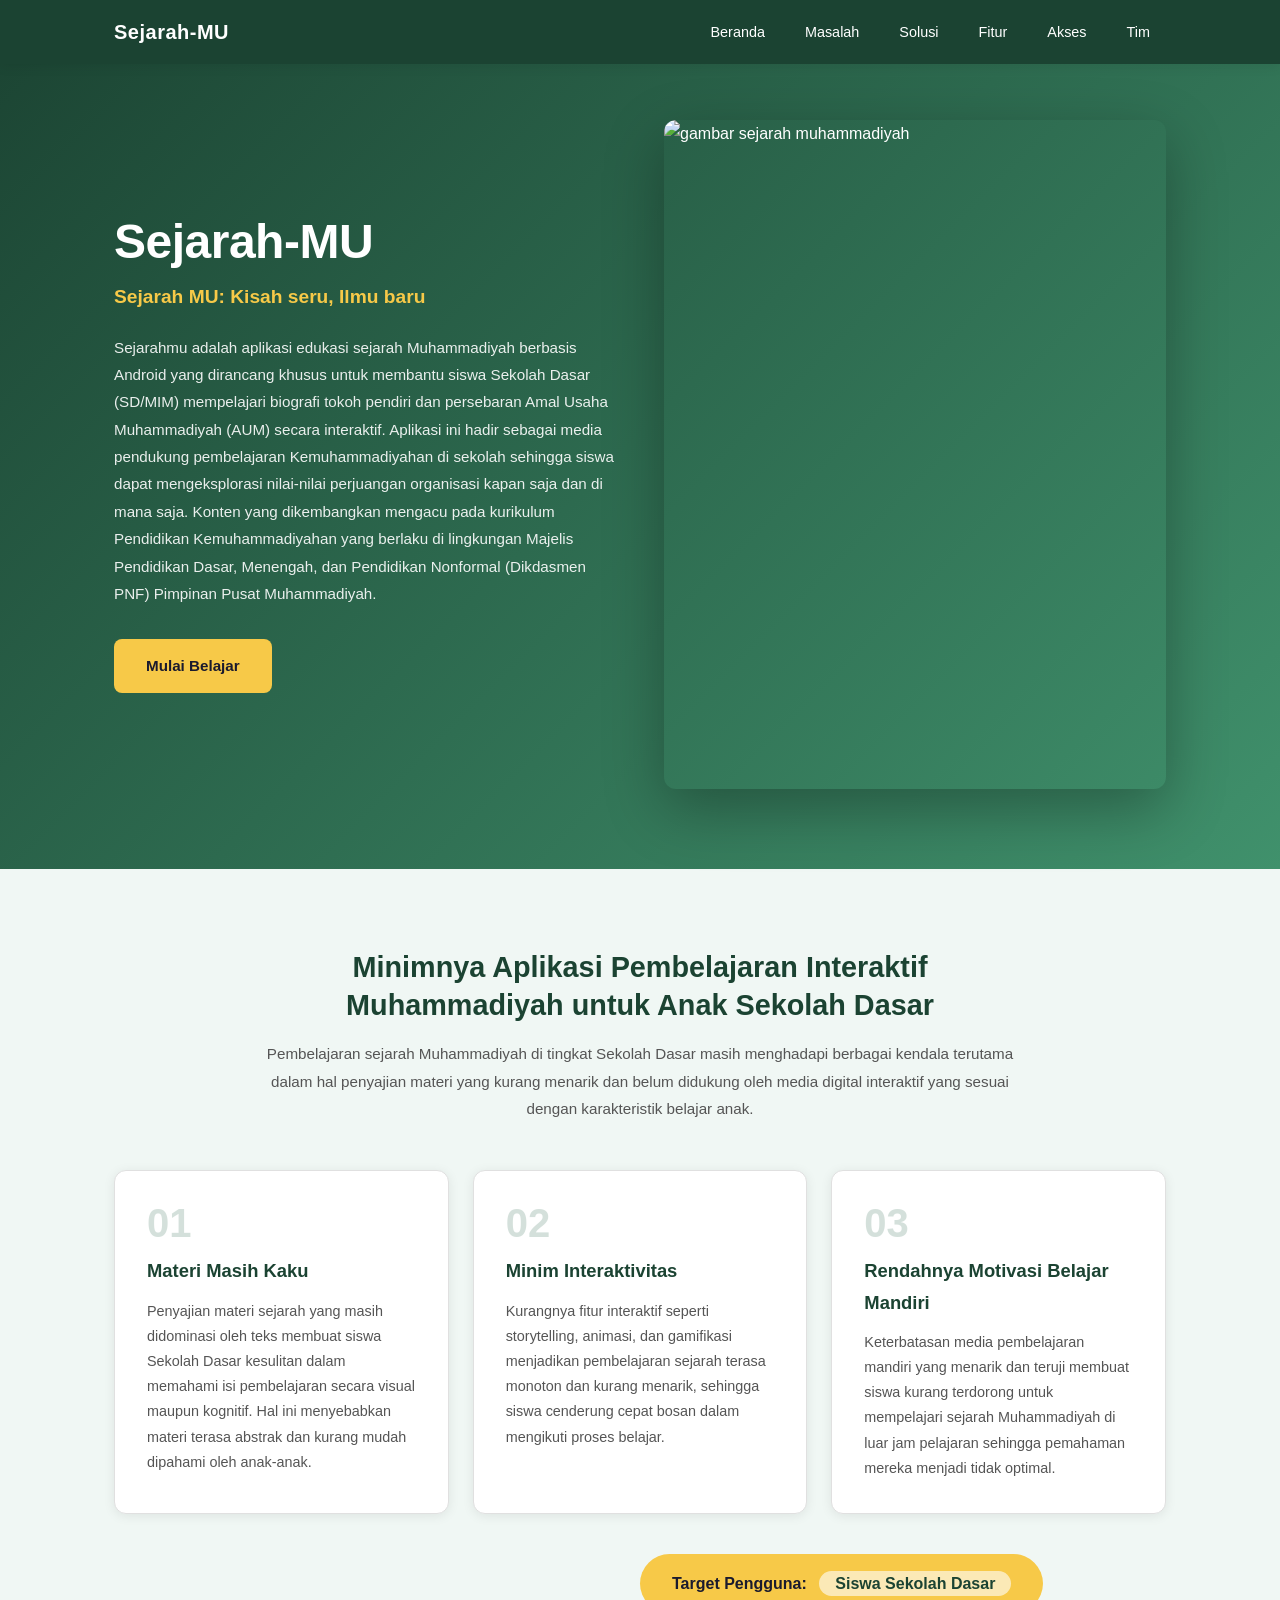
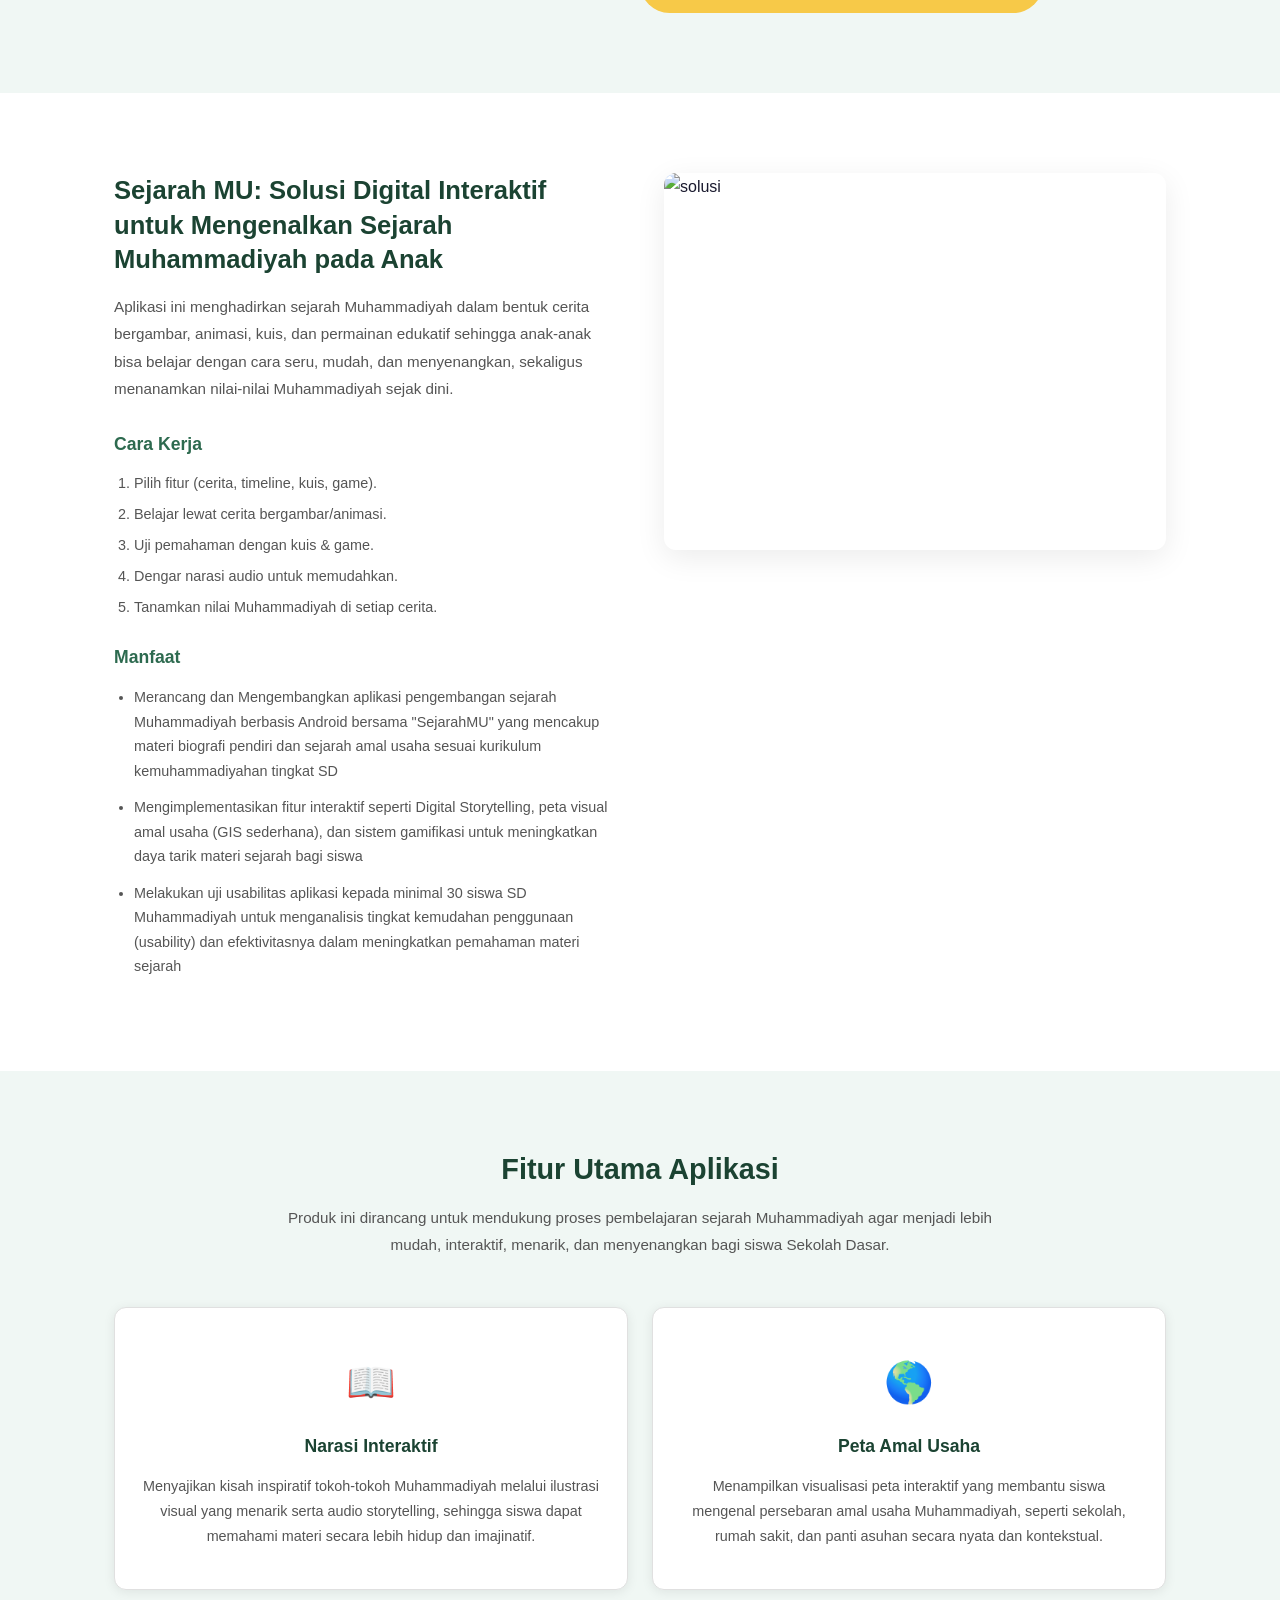
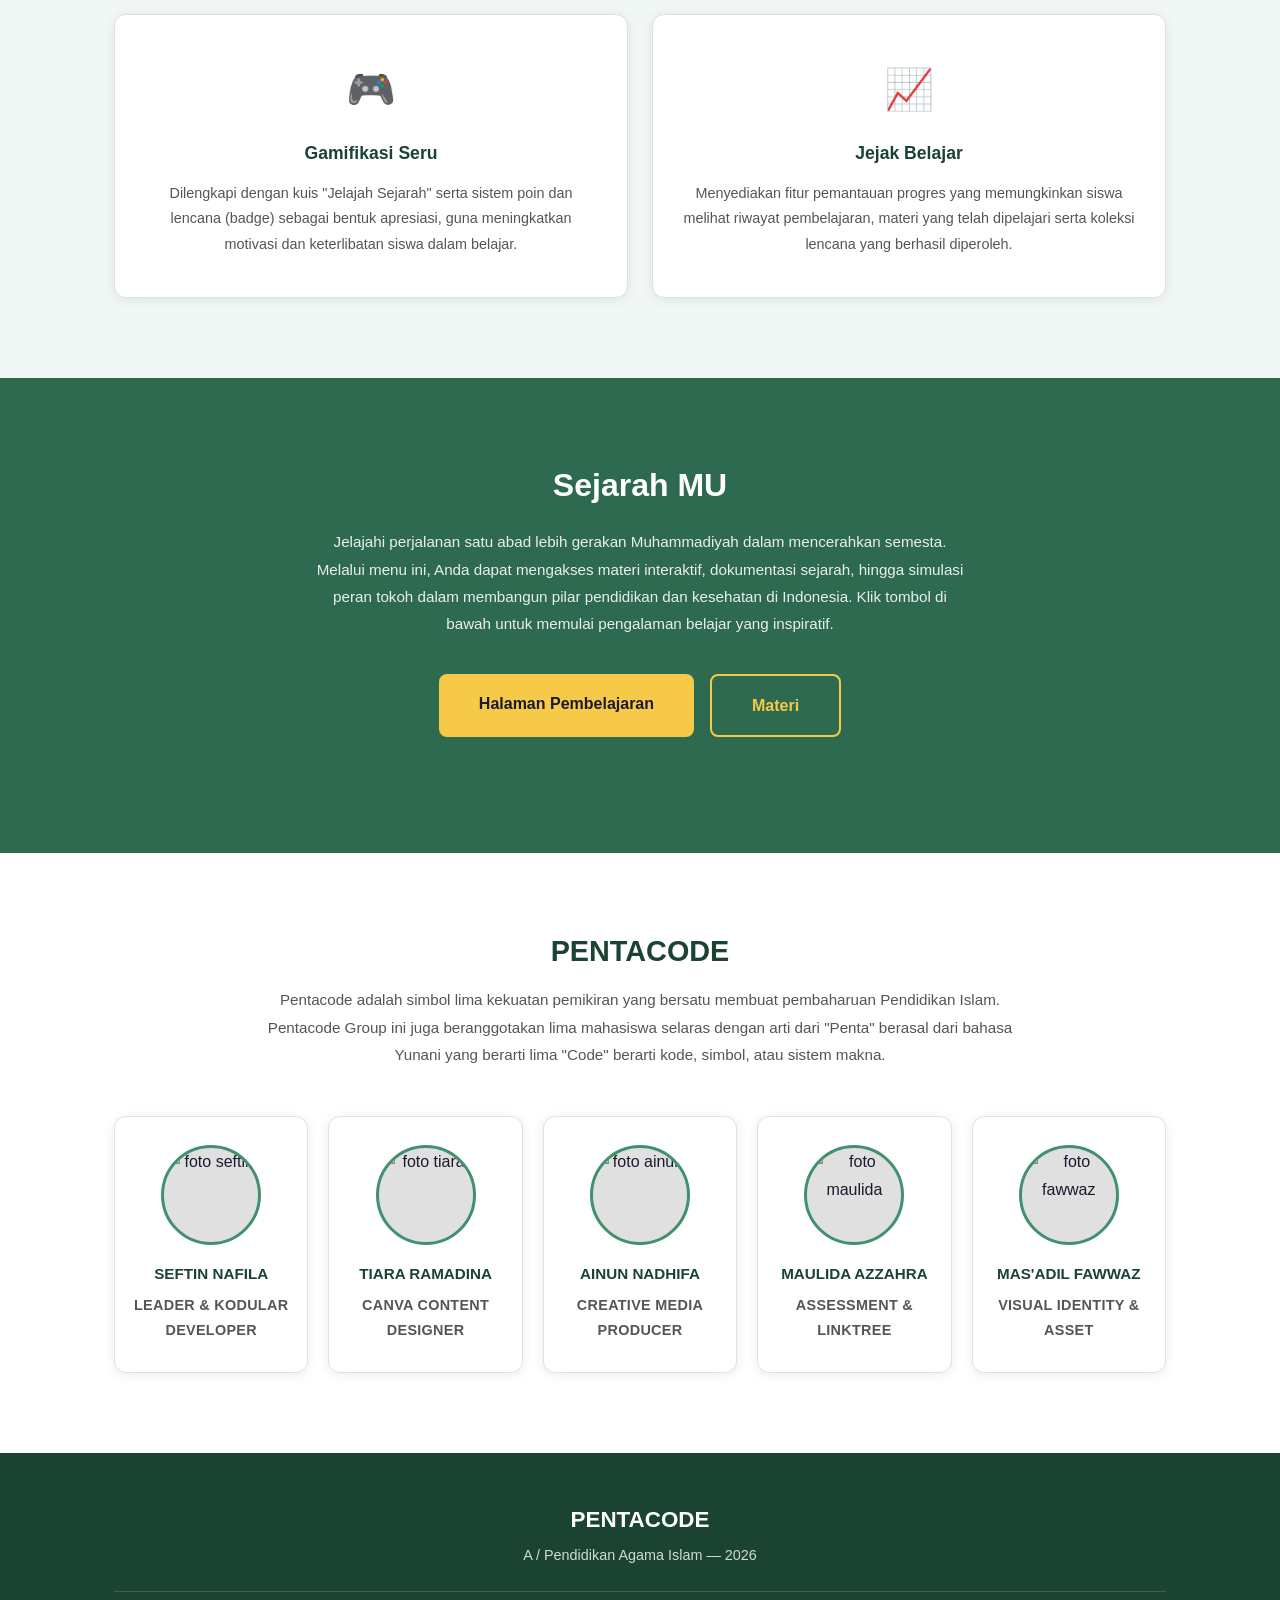
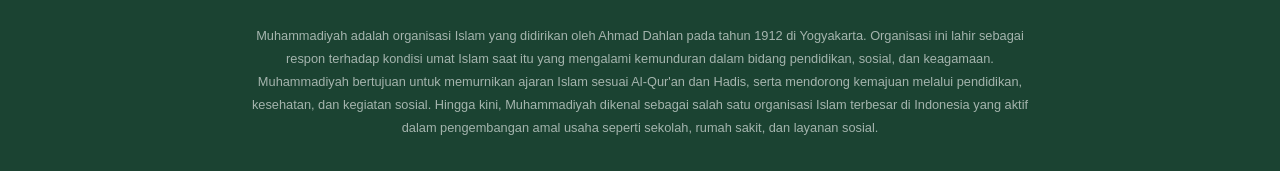
==== index.html @ bb49915e "Add files via upload" ====
<!DOCTYPE html>
<html lang="id">
<head>
    <meta charset="UTF-8">
    <meta name="viewport" content="width=device-width, initial-scale=1.0">
    <title>Sejarah-MU | Aplikasi Pembelajaran Sejarah Muhammadiyah</title>
    <link rel="stylesheet" href="style.css">
</head>
<body>

    <!-- ============================================= -->
    <!-- NAVBAR - Menu navigasi di bagian atas halaman -->
    <!-- ============================================= -->
    <nav class="navbar" id="navbar">
        <div class="container navbar-inner">
            <!-- Logo / Nama Produk -->
            <a href="#hero" class="navbar-brand">Sejarah-MU</a>

            <!-- Tombol Hamburger untuk Mobile -->
            <button class="hamburger" id="hamburger" aria-label="Buka menu">
                <span></span>
                <span></span>
                <span></span>
            </button>

            <!-- Link Menu -->
            <ul class="nav-menu" id="navMenu">
                <li><a href="#hero">Beranda</a></li>
                <li><a href="#masalah">Masalah</a></li>
                <li><a href="#solusi">Solusi</a></li>
                <li><a href="#fitur">Fitur</a></li>
                <li><a href="#akses">Akses</a></li>
                <li><a href="#tim">Tim</a></li>
            </ul>
        </div>
    </nav>

    <!-- ============================================= -->
    <!-- HERO SECTION - Bagian pembuka utama halaman   -->
    <!-- ============================================= -->
    <section class="hero" id="hero">
        <div class="container hero-inner">
            <!-- Kolom Kiri: Teks -->
            <div class="hero-text anim-fade">
                <h1>Sejarah-MU</h1>
                <p class="hero-tagline">Sejarah MU: Kisah seru, Ilmu baru</p>
                <p class="hero-desc">
                    Sejarahmu adalah aplikasi edukasi sejarah Muhammadiyah berbasis Android 
                    yang dirancang khusus untuk membantu siswa Sekolah Dasar (SD/MIM) mempelajari 
                    biografi tokoh pendiri dan persebaran Amal Usaha Muhammadiyah (AUM) secara 
                    interaktif. Aplikasi ini hadir sebagai media pendukung pembelajaran 
                    Kemuhammadiyahan di sekolah sehingga siswa dapat mengeksplorasi nilai-nilai 
                    perjuangan organisasi kapan saja dan di mana saja. Konten yang dikembangkan 
                    mengacu pada kurikulum Pendidikan Kemuhammadiyahan yang berlaku di lingkungan 
                    Majelis Pendidikan Dasar, Menengah, dan Pendidikan Nonformal (Dikdasmen PNF) 
                    Pimpinan Pusat Muhammadiyah.
                </p>
                <a href="#akses" class="btn btn-primary">Mulai Belajar</a>
            </div>

            <!-- Kolom Kanan: Gambar Hero -->
            <div class="hero-image anim-fade">
                <img 
                    src="https://i.ibb.co.com/jPLcLjZK/Whats-App-Image-2026-05-06-at-17-58-58.jpg" 
                    alt="gambar sejarah muhammadiyah"
                    class="img-cover"
                >
            </div>
        </div>
    </section>

    <!-- ============================================= -->
    <!-- MASALAH SECTION - Menjelaskan permasalahan    -->
    <!-- ============================================= -->
    <section class="section masalah" id="masalah">
        <div class="container">
            <div class="section-header anim-fade">
                <h2>Minimnya Aplikasi Pembelajaran Interaktif Muhammadiyah untuk Anak Sekolah Dasar</h2>
                <p>
                    Pembelajaran sejarah Muhammadiyah di tingkat Sekolah Dasar masih menghadapi 
                    berbagai kendala terutama dalam hal penyajian materi yang kurang menarik dan 
                    belum didukung oleh media digital interaktif yang sesuai dengan karakteristik 
                    belajar anak.
                </p>
            </div>

            <!-- 3 Card Masalah -->
            <div class="card-grid-3">
                <!-- Card Masalah 1 -->
                <div class="card anim-fade">
                    <div class="card-number">01</div>
                    <h3>Materi Masih Kaku</h3>
                    <p>
                        Penyajian materi sejarah yang masih didominasi oleh teks membuat siswa 
                        Sekolah Dasar kesulitan dalam memahami isi pembelajaran secara visual 
                        maupun kognitif. Hal ini menyebabkan materi terasa abstrak dan kurang 
                        mudah dipahami oleh anak-anak.
                    </p>
                </div>

                <!-- Card Masalah 2 -->
                <div class="card anim-fade">
                    <div class="card-number">02</div>
                    <h3>Minim Interaktivitas</h3>
                    <p>
                        Kurangnya fitur interaktif seperti storytelling, animasi, dan gamifikasi 
                        menjadikan pembelajaran sejarah terasa monoton dan kurang menarik, 
                        sehingga siswa cenderung cepat bosan dalam mengikuti proses belajar.
                    </p>
                </div>

                <!-- Card Masalah 3 -->
                <div class="card anim-fade">
                    <div class="card-number">03</div>
                    <h3>Rendahnya Motivasi Belajar Mandiri</h3>
                    <p>
                        Keterbatasan media pembelajaran mandiri yang menarik dan teruji membuat 
                        siswa kurang terdorong untuk mempelajari sejarah Muhammadiyah di luar 
                        jam pelajaran sehingga pemahaman mereka menjadi tidak optimal.
                    </p>
                </div>
            </div>

            <!-- Target Pengguna -->
            <div class="target-badge anim-fade">
                <span class="badge-label">Target Pengguna:</span>
                <span class="badge-value">Siswa Sekolah Dasar</span>
            </div>
        </div>
    </section>

    <!-- ============================================= -->
    <!-- SOLUSI SECTION - Menjelaskan solusi produk     -->
    <!-- ============================================= -->
    <section class="section solusi" id="solusi">
        <div class="container solusi-inner">
            <!-- Kolom Kiri: Teks Solusi -->
            <div class="solusi-text anim-fade">
                <h2>Sejarah MU: Solusi Digital Interaktif untuk Mengenalkan Sejarah Muhammadiyah pada Anak</h2>
                <p>
                    Aplikasi ini menghadirkan sejarah Muhammadiyah dalam bentuk cerita bergambar, 
                    animasi, kuis, dan permainan edukatif sehingga anak-anak bisa belajar dengan 
                    cara seru, mudah, dan menyenangkan, sekaligus menanamkan nilai-nilai 
                    Muhammadiyah sejak dini.
                </p>

                <!-- Cara Kerja -->
                <h3>Cara Kerja</h3>
                <ol class="cara-kerja">
                    <li>Pilih fitur (cerita, timeline, kuis, game).</li>
                    <li>Belajar lewat cerita bergambar/animasi.</li>
                    <li>Uji pemahaman dengan kuis & game.</li>
                    <li>Dengar narasi audio untuk memudahkan.</li>
                    <li>Tanamkan nilai Muhammadiyah di setiap cerita.</li>
                </ol>

                <!-- Manfaat -->
                <h3>Manfaat</h3>
                <ul class="manfaat-list">
                    <li>
                        Merancang dan Mengembangkan aplikasi pengembangan sejarah Muhammadiyah 
                        berbasis Android bersama "SejarahMU" yang mencakup materi biografi 
                        pendiri dan sejarah amal usaha sesuai kurikulum kemuhammadiyahan tingkat SD
                    </li>
                    <li>
                        Mengimplementasikan fitur interaktif seperti Digital Storytelling, peta 
                        visual amal usaha (GIS sederhana), dan sistem gamifikasi untuk meningkatkan 
                        daya tarik materi sejarah bagi siswa
                    </li>
                    <li>
                        Melakukan uji usabilitas aplikasi kepada minimal 30 siswa SD Muhammadiyah 
                        untuk menganalisis tingkat kemudahan penggunaan (usability) dan efektivitasnya 
                        dalam meningkatkan pemahaman materi sejarah
                    </li>
                </ul>
            </div>

            <!-- Kolom Kanan: Gambar Solusi -->
            <div class="solusi-image anim-fade">
                <img 
                    src="https://i.ibb.co.com/xt6VPxQk/Gemini-Generated-Image-askntuaskntuaskn.png" 
                    alt="solusi"
                    class="img-cover"
                >
            </div>
        </div>
    </section>

    <!-- ============================================= -->
    <!-- FITUR SECTION - Menampilkan fitur utama        -->
    <!-- ============================================= -->
    <section class="section fitur" id="fitur">
        <div class="container">
            <div class="section-header anim-fade">
                <h2>Fitur Utama Aplikasi</h2>
                <p>
                    Produk ini dirancang untuk mendukung proses pembelajaran sejarah Muhammadiyah 
                    agar menjadi lebih mudah, interaktif, menarik, dan menyenangkan bagi siswa 
                    Sekolah Dasar.
                </p>
            </div>

            <!-- Grid 2x2 Card Fitur -->
            <div class="card-grid-2">
                <!-- Fitur 1 -->
                <div class="card fitur-card anim-fade">
                    <div class="fitur-icon">
                        <!-- Icon sederhana menggunakan emoji/unicode -->
                        <span>&#128214;</span>
                    </div>
                    <h3>Narasi Interaktif</h3>
                    <p>
                        Menyajikan kisah inspiratif tokoh-tokoh Muhammadiyah melalui ilustrasi 
                        visual yang menarik serta audio storytelling, sehingga siswa dapat 
                        memahami materi secara lebih hidup dan imajinatif.
                    </p>
                </div>

                <!-- Fitur 2 -->
                <div class="card fitur-card anim-fade">
                    <div class="fitur-icon">
                        <span>&#127758;</span>
                    </div>
                    <h3>Peta Amal Usaha</h3>
                    <p>
                        Menampilkan visualisasi peta interaktif yang membantu siswa mengenal 
                        persebaran amal usaha Muhammadiyah, seperti sekolah, rumah sakit, dan 
                        panti asuhan secara nyata dan kontekstual.
                    </p>
                </div>

                <!-- Fitur 3 -->
                <div class="card fitur-card anim-fade">
                    <div class="fitur-icon">
                        <span>&#127918;</span>
                    </div>
                    <h3>Gamifikasi Seru</h3>
                    <p>
                        Dilengkapi dengan kuis "Jelajah Sejarah" serta sistem poin dan lencana 
                        (badge) sebagai bentuk apresiasi, guna meningkatkan motivasi dan 
                        keterlibatan siswa dalam belajar.
                    </p>
                </div>

                <!-- Fitur 4 -->
                <div class="card fitur-card anim-fade">
                    <div class="fitur-icon">
                        <span>&#128200;</span>
                    </div>
                    <h3>Jejak Belajar</h3>
                    <p>
                        Menyediakan fitur pemantauan progres yang memungkinkan siswa melihat 
                        riwayat pembelajaran, materi yang telah dipelajari serta koleksi lencana 
                        yang berhasil diperoleh.
                    </p>
                </div>
            </div>
        </div>
    </section>

    <!-- ============================================= -->
    <!-- AKSES SECTION - Tombol akses produk/demo       -->
    <!-- ============================================= -->
    <section class="section akses" id="akses">
        <div class="container akses-inner anim-fade">
            <h2>Sejarah MU</h2>
            <p>
                Jelajahi perjalanan satu abad lebih gerakan Muhammadiyah dalam mencerahkan semesta. 
                Melalui menu ini, Anda dapat mengakses materi interaktif, dokumentasi sejarah, 
                hingga simulasi peran tokoh dalam membangun pilar pendidikan dan kesehatan di Indonesia. 
                Klik tombol di bawah untuk memulai pengalaman belajar yang inspiratif.
            </p>

            <!-- Tombol Akses -->
            <div class="akses-buttons">
                <a href="belajar.html" class="btn btn-primary btn-lg">
                    Halaman Pembelajaran
                </a>
                <a href="#materi-section" class="btn btn-secondary btn-lg" id="btnMateri">
                    Materi
                </a>
            </div>

            <!-- Embed Canva - ditampilkan saat tombol Materi diklik -->
            <div class="embed-wrapper" id="embedWrapper" style="display: none;">
                <div class="embed-container">
                    <iframe 
                        loading="lazy" 
                        src="https://www.canva.com/design/DAHHThAkjEs/hpQPv305KjRicacUJLhz3w/view?embed" 
                        allowfullscreen="allowfullscreen" 
                        allow="fullscreen"
                        title="Embed Sejarah Muhammadiyah dari Canva"
                    ></iframe>
                </div>
                <p class="embed-credit">
                    <a href="https://www.canva.com/design/DAHHThAkjEs/hpQPv305KjRicacUJLhz3w/view?utm_content=DAHHThAkjEs&utm_campaign=designshare&utm_medium=embeds&utm_source=link" target="_blank" rel="noopener">
                        Sejarah Muhammadiyah: Perjalanan Modern Islam Indonesia
                    </a> oleh Tiara Ramadina
                </p>
            </div>
        </div>
    </section>

    <!-- ============================================= -->
    <!-- TIM SECTION - Menampilkan anggota kelompok     -->
    <!-- ============================================= -->
    <section class="section tim" id="tim">
        <div class="container">
            <div class="section-header anim-fade">
                <h2>PENTACODE</h2>
                <p>
                    Pentacode adalah simbol lima kekuatan pemikiran yang bersatu membuat 
                    pembaharuan Pendidikan Islam. Pentacode Group ini juga beranggotakan 
                    lima mahasiswa selaras dengan arti dari "Penta" berasal dari bahasa Yunani 
                    yang berarti lima "Code" berarti kode, simbol, atau sistem makna.
                </p>
            </div>

            <!-- Grid 5 Anggota -->
            <div class="tim-grid">
                <!-- Anggota 1 -->
                <div class="card tim-card anim-fade">
                    <div class="tim-photo">
                        <img 
                            src="https://i.ibb.co.com/Wv74zy2F/Whats-App-Image-2026-05-06-at-17-27-56.jpg" 
                            alt="foto seftin"
                            class="img-circle"
                        >
                    </div>
                    <h3>SEFTIN NAFILA</h3>
                    <p class="tim-role">LEADER & KODULAR DEVELOPER</p>
                </div>

                <!-- Anggota 2 -->
                <div class="card tim-card anim-fade">
                    <div class="tim-photo">
                        <img 
                            src="https://i.ibb.co.com/m54Vqn7Q/Whats-App-Image-2026-05-06-at-19-47-37.jpg" 
                            alt="foto tiara"
                            class="img-circle"
                        >
                    </div>
                    <h3>TIARA RAMADINA</h3>
                    <p class="tim-role">CANVA CONTENT DESIGNER</p>
                </div>

                <!-- Anggota 3 -->
                <div class="card tim-card anim-fade">
                    <div class="tim-photo">
                        <img 
                            src="https://i.ibb.co.com/3yf0m2sh/Whats-App-Image-2026-05-06-at-17-49-13.jpg" 
                            alt="foto ainun"
                            class="img-circle"
                        >
                    </div>
                    <h3>AINUN NADHIFA</h3>
                    <p class="tim-role">CREATIVE MEDIA PRODUCER</p>
                </div>

                <!-- Anggota 4 -->
                <div class="card tim-card anim-fade">
                    <div class="tim-photo">
                        <img 
                            src="https://i.ibb.co.com/tPWMfnGw/Whats-App-Image-2026-05-06-at-17-46-29.jpg" 
                            alt="foto maulida"
                            class="img-circle"
                        >
                    </div>
                    <h3>MAULIDA AZZAHRA</h3>
                    <p class="tim-role">ASSESSMENT & LINKTREE</p>
                </div>

                <!-- Anggota 5 -->
                <div class="card tim-card anim-fade">
                    <div class="tim-photo">
                        <img 
                            src="https://i.ibb.co.com/YBY827YP/Whats-App-Image-2026-05-06-at-17-27-46.jpg" 
                            alt="foto fawwaz"
                            class="img-circle"
                        >
                    </div>
                    <h3>MAS'ADIL FAWWAZ</h3>
                    <p class="tim-role">VISUAL IDENTITY & ASSET</p>
                </div>
            </div>
        </div>
    </section>

    <!-- ============================================= -->
    <!-- FOOTER - Bagian bawah halaman                  -->
    <!-- ============================================= -->
    <footer class="footer">
        <div class="container">
            <div class="footer-top">
                <h3>PENTACODE</h3>
                <p>A / Pendidikan Agama Islam &mdash; 2026</p>
            </div>
            <div class="footer-bottom">
                <p>
                    Muhammadiyah adalah organisasi Islam yang didirikan oleh Ahmad Dahlan pada 
                    tahun 1912 di Yogyakarta. Organisasi ini lahir sebagai respon terhadap kondisi 
                    umat Islam saat itu yang mengalami kemunduran dalam bidang pendidikan, sosial, 
                    dan keagamaan. Muhammadiyah bertujuan untuk memurnikan ajaran Islam sesuai 
                    Al-Qur'an dan Hadis, serta mendorong kemajuan melalui pendidikan, kesehatan, 
                    dan kegiatan sosial. Hingga kini, Muhammadiyah dikenal sebagai salah satu 
                    organisasi Islam terbesar di Indonesia yang aktif dalam pengembangan amal usaha 
                    seperti sekolah, rumah sakit, dan layanan sosial.
                </p>
            </div>
        </div>
    </footer>

    <!-- Memuat file JavaScript -->
    <script src="script.js"></script>
</body>
</html>
---- style.css ----
/* ============================================= */
/* VARIABEL WARNA - Ubah warna di sini saja      */
/* Mahasiswa cukup mengganti nilai di bawah ini   */
/* ============================================= */
:root {
    /* Warna Utama / Primary */
    --primary: #2d6a4f;
    --primary-light: #40916c;
    --primary-dark: #1b4332;

    /* Warna Sekunder / Secondary */
    --secondary: #5c7a99;
    --secondary-light: #7a99b5;

    /* Warna Aksen */
    --accent: #f7c948;
    --accent-light: #fce588;

    /* Warna Background Utama */
    --bg-main: #f0f7f4;
    --bg-hero: linear-gradient(135deg, #1b4332 0%, #2d6a4f 50%, #40916c 100%);
    --bg-footer: #1b4332;

    /* Warna Background Section / Card */
    --bg-section: #ffffff;
    --bg-card: #ffffff;

    /* Warna Teks */
    --text-primary: #ffffff;
    --text-secondary: #1a1a2e;
    --text-muted: #555555;

    /* Warna Tambahan */
    --border-color: #e0e0e0;
    --shadow-color: rgba(0, 0, 0, 0.08);
    --shadow-hover: rgba(0, 0, 0, 0.15);
    --radius: 12px;
    --radius-sm: 8px;
    --max-width: 1100px;
    --transition: 0.3s ease;
}

/* ============================================= */
/* RESET & BASE - Mengatur ulas style bawaan     */
/* ============================================= */
* {
    margin: 0;
    padding: 0;
    box-sizing: border-box;
}

html {
    scroll-behavior: smooth;
    scroll-padding-top: 70px; /* Agar anchor tidak tertutup navbar */
}

body {
    font-family: -apple-system, BlinkMacSystemFont, 'Segoe UI', Roboto, 'Helvetica Neue', Arial, sans-serif;
    background-color: var(--bg-main);
    color: var(--text-secondary);
    line-height: 1.7;
    -webkit-font-smoothing: antialiased;
}

img {
    max-width: 100%;
    display: block;
}

a {
    text-decoration: none;
    color: inherit;
    transition: color var(--transition);
}

ul, ol {
    list-style: none;
}

/* ============================================= */
/* CONTAINER - Pembatas lebar konten             */
/* ============================================= */
.container {
    max-width: var(--max-width);
    margin: 0 auto;
    padding: 0 24px;
}

/* ============================================= */
/* NAVBAR - Menu navigasi atas                    */
/* ============================================= */
.navbar {
    position: fixed;
    top: 0;
    left: 0;
    width: 100%;
    z-index: 1000;
    background-color: var(--primary-dark);
    box-shadow: 0 2px 12px var(--shadow-color);
    transition: background-color var(--transition);
}

.navbar-inner {
    display: flex;
    align-items: center;
    justify-content: space-between;
    height: 64px;
}

/* Logo/Nama di navbar */
.navbar-brand {
    font-size: 1.25rem;
    font-weight: 700;
    color: var(--text-primary);
    letter-spacing: 0.5px;
}

.navbar-brand:hover {
    color: var(--accent);
}

/* Daftar menu navbar */
.nav-menu {
    display: flex;
    gap: 8px;
}

.nav-menu a {
    display: block;
    padding: 8px 16px;
    color: var(--text-primary);
    font-size: 0.9rem;
    font-weight: 500;
    border-radius: var(--radius-sm);
    transition: background-color var(--transition), color var(--transition);
}

.nav-menu a:hover {
    background-color: rgba(255, 255, 255, 0.15);
    color: var(--accent);
}

/* Tombol Hamburger (hanya muncul di mobile) */
.hamburger {
    display: none;
    flex-direction: column;
    gap: 5px;
    background: none;
    border: none;
    cursor: pointer;
    padding: 8px;
}

.hamburger span {
    display: block;
    width: 24px;
    height: 2.5px;
    background-color: var(--text-primary);
    border-radius: 2px;
    transition: transform var(--transition), opacity var(--transition);
}

/* Animasi hamburger saat terbuka */
.hamburger.active span:nth-child(1) {
    transform: translateY(7.5px) rotate(45deg);
}

.hamburger.active span:nth-child(2) {
    opacity: 0;
}

.hamburger.active span:nth-child(3) {
    transform: translateY(-7.5px) rotate(-45deg);
}

/* ============================================= */
/* HERO SECTION                                   */
/* ============================================= */
.hero {
    background: var(--bg-hero);
    padding: 120px 0 80px;
    color: var(--text-primary);
    min-height: 90vh;
    display: flex;
    align-items: center;
}

.hero-inner {
    display: grid;
    grid-template-columns: 1fr 1fr;
    gap: 48px;
    align-items: center;
}

.hero-text h1 {
    font-size: 3rem;
    font-weight: 800;
    line-height: 1.1;
    margin-bottom: 12px;
    letter-spacing: -0.5px;
}

.hero-tagline {
    font-size: 1.2rem;
    color: var(--accent);
    font-weight: 600;
    margin-bottom: 20px;
}

.hero-desc {
    font-size: 0.95rem;
    opacity: 0.9;
    margin-bottom: 32px;
    line-height: 1.8;
}

/* Gambar Hero */
.hero-image {
    position: relative;
}

.hero-image img {
    width: 100%;
    aspect-ratio: 3 / 4;
    object-fit: cover;
    border-radius: var(--radius);
    box-shadow: 0 20px 60px rgba(0, 0, 0, 0.3);
}

/* ============================================= */
/* TOMBOL / BUTTON                                */
/* ============================================= */
.btn {
    display: inline-block;
    padding: 14px 32px;
    font-size: 0.95rem;
    font-weight: 600;
    border-radius: var(--radius-sm);
    border: none;
    cursor: pointer;
    transition: transform var(--transition), box-shadow var(--transition), background-color var(--transition);
    text-align: center;
}

.btn:hover {
    transform: translateY(-2px);
    box-shadow: 0 6px 20px var(--shadow-hover);
}

.btn:active {
    transform: translateY(0);
}

.btn-primary {
    background-color: var(--accent);
    color: var(--text-secondary);
}

.btn-primary:hover {
    background-color: var(--accent-light);
}

.btn-secondary {
    background-color: transparent;
    color: var(--accent);
    border: 2px solid var(--accent);
}

.btn-secondary:hover {
    background-color: var(--accent);
    color: var(--text-secondary);
}

.btn-lg {
    padding: 16px 40px;
    font-size: 1rem;
}

/* ============================================= */
/* SECTION UMUM                                   */
/* ============================================= */
.section {
    padding: 80px 0;
}

.section-header {
    text-align: center;
    max-width: 750px;
    margin: 0 auto 48px;
}

.section-header h2 {
    font-size: 1.8rem;
    font-weight: 700;
    color: var(--primary-dark);
    margin-bottom: 16px;
    line-height: 1.3;
}

.section-header p {
    font-size: 0.95rem;
    color: var(--text-muted);
    line-height: 1.8;
}

/* ============================================= */
/* CARD UMUM                                      */
/* ============================================= */
.card {
    background-color: var(--bg-card);
    border-radius: var(--radius);
    padding: 32px;
    box-shadow: 0 2px 12px var(--shadow-color);
    border: 1px solid var(--border-color);
    transition: transform var(--transition), box-shadow var(--transition);
}

.card:hover {
    transform: translateY(-4px);
    box-shadow: 0 8px 30px var(--shadow-hover);
}

/* Nomor pada card masalah */
.card-number {
    font-size: 2.5rem;
    font-weight: 800;
    color: var(--primary);
    opacity: 0.2;
    margin-bottom: 12px;
    line-height: 1;
}

.card h3 {
    font-size: 1.15rem;
    font-weight: 700;
    color: var(--primary-dark);
    margin-bottom: 12px;
}

.card p {
    font-size: 0.9rem;
    color: var(--text-muted);
    line-height: 1.75;
}

/* ============================================= */
/* GRID CARD - 3 kolom (masalah)                 */
/* ============================================= */
.card-grid-3 {
    display: grid;
    grid-template-columns: repeat(3, 1fr);
    gap: 24px;
}

/* Target pengguna badge */
.target-badge {
    text-align: center;
    margin-top: 40px;
    padding: 16px 32px;
    background-color: var(--accent);
    border-radius: 50px;
    display: inline-block;
    margin-left: 50%;
    transform: translateX(-50%);
}

.badge-label {
    font-weight: 600;
    color: var(--text-secondary);
    margin-right: 8px;
}

.badge-value {
    font-weight: 700;
    color: var(--primary-dark);
    background: rgba(255,255,255,0.6);
    padding: 4px 16px;
    border-radius: 50px;
}

/* ============================================= */
/* SOLUSI SECTION                                 */
/* ============================================= */
.solusi {
    background-color: var(--bg-section);
}

.solusi-inner {
    display: grid;
    grid-template-columns: 1fr 1fr;
    gap: 48px;
    align-items: start;
}

.solusi-text h2 {
    font-size: 1.6rem;
    font-weight: 700;
    color: var(--primary-dark);
    margin-bottom: 16px;
    line-height: 1.35;
}

.solusi-text > p {
    font-size: 0.95rem;
    color: var(--text-muted);
    margin-bottom: 28px;
    line-height: 1.8;
}

.solusi-text h3 {
    font-size: 1.1rem;
    font-weight: 700;
    color: var(--primary);
    margin-bottom: 12px;
    margin-top: 24px;
}

/* List cara kerja (nomor urut) */
.cara-kerja {
    list-style: decimal;
    padding-left: 20px;
    margin-bottom: 8px;
}

.cara-kerja li {
    font-size: 0.9rem;
    color: var(--text-muted);
    margin-bottom: 8px;
    line-height: 1.6;
}

/* List manfaat (bullet) */
.manfaat-list {
    list-style: disc;
    padding-left: 20px;
}

.manfaat-list li {
    font-size: 0.9rem;
    color: var(--text-muted);
    margin-bottom: 12px;
    line-height: 1.7;
}

/* Gambar Solusi */
.solusi-image img {
    width: 100%;
    aspect-ratio: 4 / 3;
    object-fit: cover;
    border-radius: var(--radius);
    box-shadow: 0 8px 30px var(--shadow-color);
}

/* ============================================= */
/* FITUR SECTION - Grid 2x2                       */
/* ============================================= */
.card-grid-2 {
    display: grid;
    grid-template-columns: repeat(2, 1fr);
    gap: 24px;
}

.fitur-card {
    text-align: center;
    padding: 40px 28px;
}

.fitur-icon {
    font-size: 2.5rem;
    margin-bottom: 16px;
}

.fitur-card h3 {
    font-size: 1.1rem;
    margin-bottom: 12px;
}

/* ============================================= */
/* AKSES SECTION                                  */
/* ============================================= */
.akses {
    background-color: var(--primary);
    color: var(--text-primary);
    text-align: center;
}

.akses-inner {
    max-width: 700px;
}

.akses-inner h2 {
    font-size: 2rem;
    font-weight: 800;
    margin-bottom: 16px;
}

.akses-inner > p {
    font-size: 0.95rem;
    opacity: 0.9;
    margin-bottom: 36px;
    line-height: 1.8;
}

/* Tombol akses produk */
.akses-buttons {
    display: flex;
    gap: 16px;
    justify-content: center;
    flex-wrap: wrap;
    margin-bottom: 36px;
}

/* Wrapper embed Canva */
.embed-wrapper {
    margin-top: 20px;
}

.embed-container {
    position: relative;
    width: 100%;
    height: 0;
    padding-top: 56.25%; /* Rasio 16:9 */
    border-radius: var(--radius);
    overflow: hidden;
    box-shadow: 0 4px 20px rgba(0, 0, 0, 0.2);
}

.embed-container iframe {
    position: absolute;
    top: 0;
    left: 0;
    width: 100%;
    height: 100%;
    border: none;
}

.embed-credit {
    margin-top: 12px;
    font-size: 0.8rem;
    opacity: 0.7;
}

.embed-credit a {
    color: var(--accent);
    text-decoration: underline;
}

/* ============================================= */
/* TIM SECTION                                    */
/* ============================================= */
.tim {
    background-color: var(--bg-section);
}

.tim-grid {
    display: grid;
    grid-template-columns: repeat(5, 1fr);
    gap: 20px;
}

.tim-card {
    text-align: center;
    padding: 28px 16px;
}

/* Foto profil bulat */
.tim-photo {
    width: 100px;
    height: 100px;
    margin: 0 auto 16px;
    border-radius: 50%;
    overflow: hidden;
    border: 3px solid var(--primary-light);
    background-color: #e0e0e0;
}

.tim-card h3 {
    font-size: 0.95rem;
    font-weight: 700;
    color: var(--primary-dark);
    margin-bottom: 6px;
}

.tim-role {
    font-size: 0.75rem;
    color: var(--secondary);
    font-weight: 600;
    text-transform: uppercase;
    letter-spacing: 0.3px;
}

/* ============================================= */
/* FOOTER                                         */
/* ============================================= */
.footer {
    background-color: var(--bg-footer);
    color: var(--text-primary);
    padding: 48px 0 32px;
}

.footer-top {
    text-align: center;
    margin-bottom: 32px;
    padding-bottom: 24px;
    border-bottom: 1px solid rgba(255, 255, 255, 0.15);
}

.footer-top h3 {
    font-size: 1.4rem;
    font-weight: 700;
    margin-bottom: 4px;
}

.footer-top p {
    font-size: 0.9rem;
    opacity: 0.8;
}

.footer-bottom {
    text-align: center;
}

.footer-bottom p {
    font-size: 0.8rem;
    opacity: 0.6;
    line-height: 1.8;
    max-width: 800px;
    margin: 0 auto;
}

/* ============================================= */
/* UTILITY CLASS - Gambar                         */
/* ============================================= */
.img-cover {
    width: 100%;
    height: 100%;
    object-fit: cover;
}

.img-circle {
    width: 100%;
    height: 100%;
    object-fit: cover;
}

/* Fallback gambar gagal dimuat */
.img-fallback {
    width: 100%;
    height: 100%;
    display: flex;
    align-items: center;
    justify-content: center;
    background-color: #d1d5db;
    color: #6b7280;
    font-size: 0.8rem;
    text-align: center;
    padding: 8px;
}

/* ============================================= */
/* ANIMASI SCROLL - Elemen muncul saat di-scroll */
/* ============================================= */
.anim-fade {
    opacity: 0;
    transform: translateY(30px);
    transition: opacity 0.6s ease, transform 0.6s ease;
}

.anim-fade.visible {
    opacity: 1;
    transform: translateY(0);
}

/* ============================================= */
/* RESPONSIVE - TABLET (max-width: 900px)         */
/* ============================================= */
@media (max-width: 900px) {
    .hero-inner {
        grid-template-columns: 1fr;
        gap: 32px;
    }

    .hero {
        padding: 100px 0 60px;
        min-height: auto;
    }

    .hero-text h1 {
        font-size: 2.2rem;
    }

    .hero-image img {
        aspect-ratio: 16 / 9;
        max-height: 350px;
    }

    .solusi-inner {
        grid-template-columns: 1fr;
        gap: 32px;
    }

    .card-grid-3 {
        grid-template-columns: 1fr;
    }

    .card-grid-2 {
        grid-template-columns: 1fr;
    }

    .tim-grid {
        grid-template-columns: repeat(3, 1fr);
        gap: 16px;
    }

    .section {
        padding: 60px 0;
    }
}

/* ============================================= */
/* RESPONSIVE - MOBILE (max-width: 640px)         */
/* ============================================= */
@media (max-width: 640px) {
    /* Tampilkan hamburger, sembunyikan menu */
    .hamburger {
        display: flex;
    }

    .nav-menu {
        display: none;
        flex-direction: column;
        position: absolute;
        top: 64px;
        left: 0;
        width: 100%;
        background-color: var(--primary-dark);
        padding: 16px 24px;
        gap: 4px;
        box-shadow: 0 8px 24px var(--shadow-color);
    }

    .nav-menu.open {
        display: flex;
    }

    .nav-menu a {
        padding: 12px 16px;
        border-radius: var(--radius-sm);
    }

    .hero-text h1 {
        font-size: 1.8rem;
    }

    .hero-tagline {
        font-size: 1rem;
    }

    .section-header h2 {
        font-size: 1.4rem;
    }

    .tim-grid {
        grid-template-columns: repeat(2, 1fr);
        gap: 12px;
    }

    .tim-card {
        padding: 20px 12px;
    }

    .tim-photo {
        width: 80px;
        height: 80px;
    }

    .akses-buttons {
        flex-direction: column;
        align-items: center;
    }

    .btn-lg {
        width: 100%;
        max-width: 300px;
    }

    .target-badge {
        display: block;
        margin-left: 0;
        transform: none;
        padding: 12px 20px;
    }

    .footer-bottom p {
        font-size: 0.75rem;
    }
}
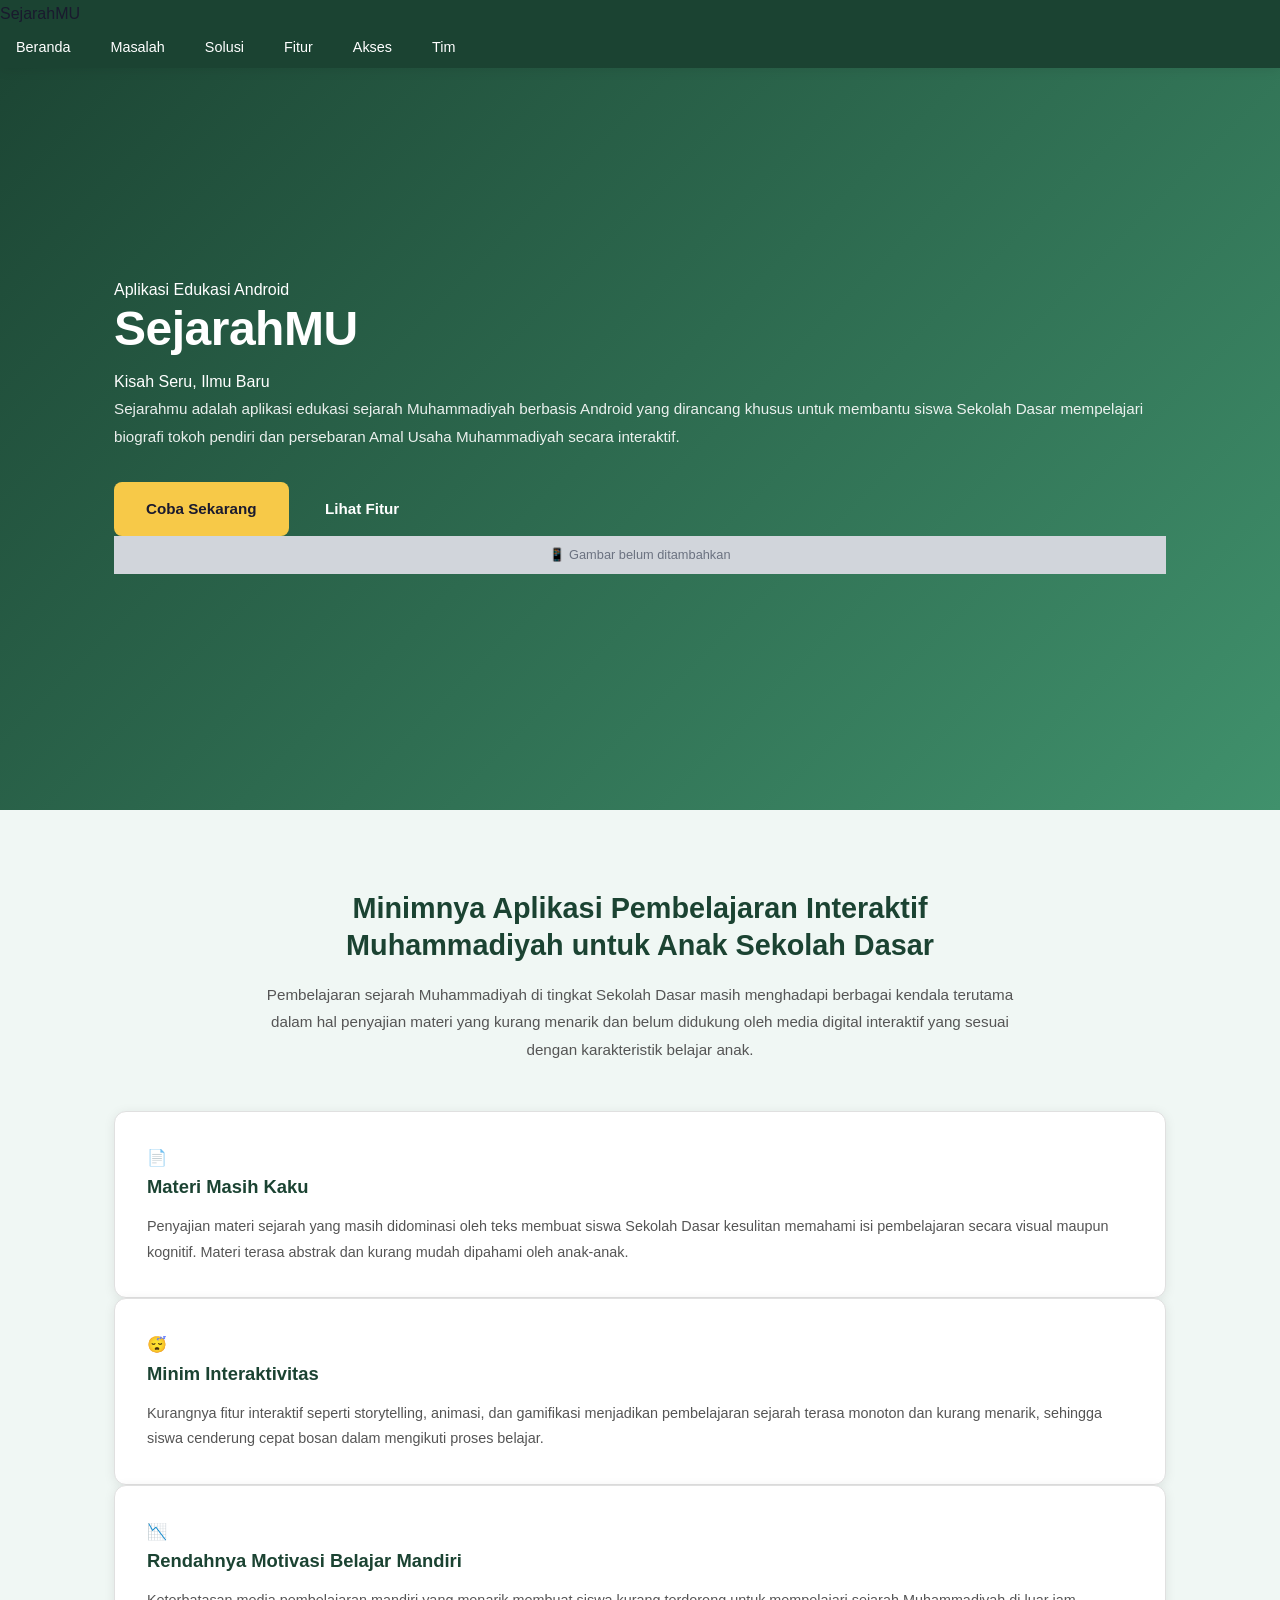
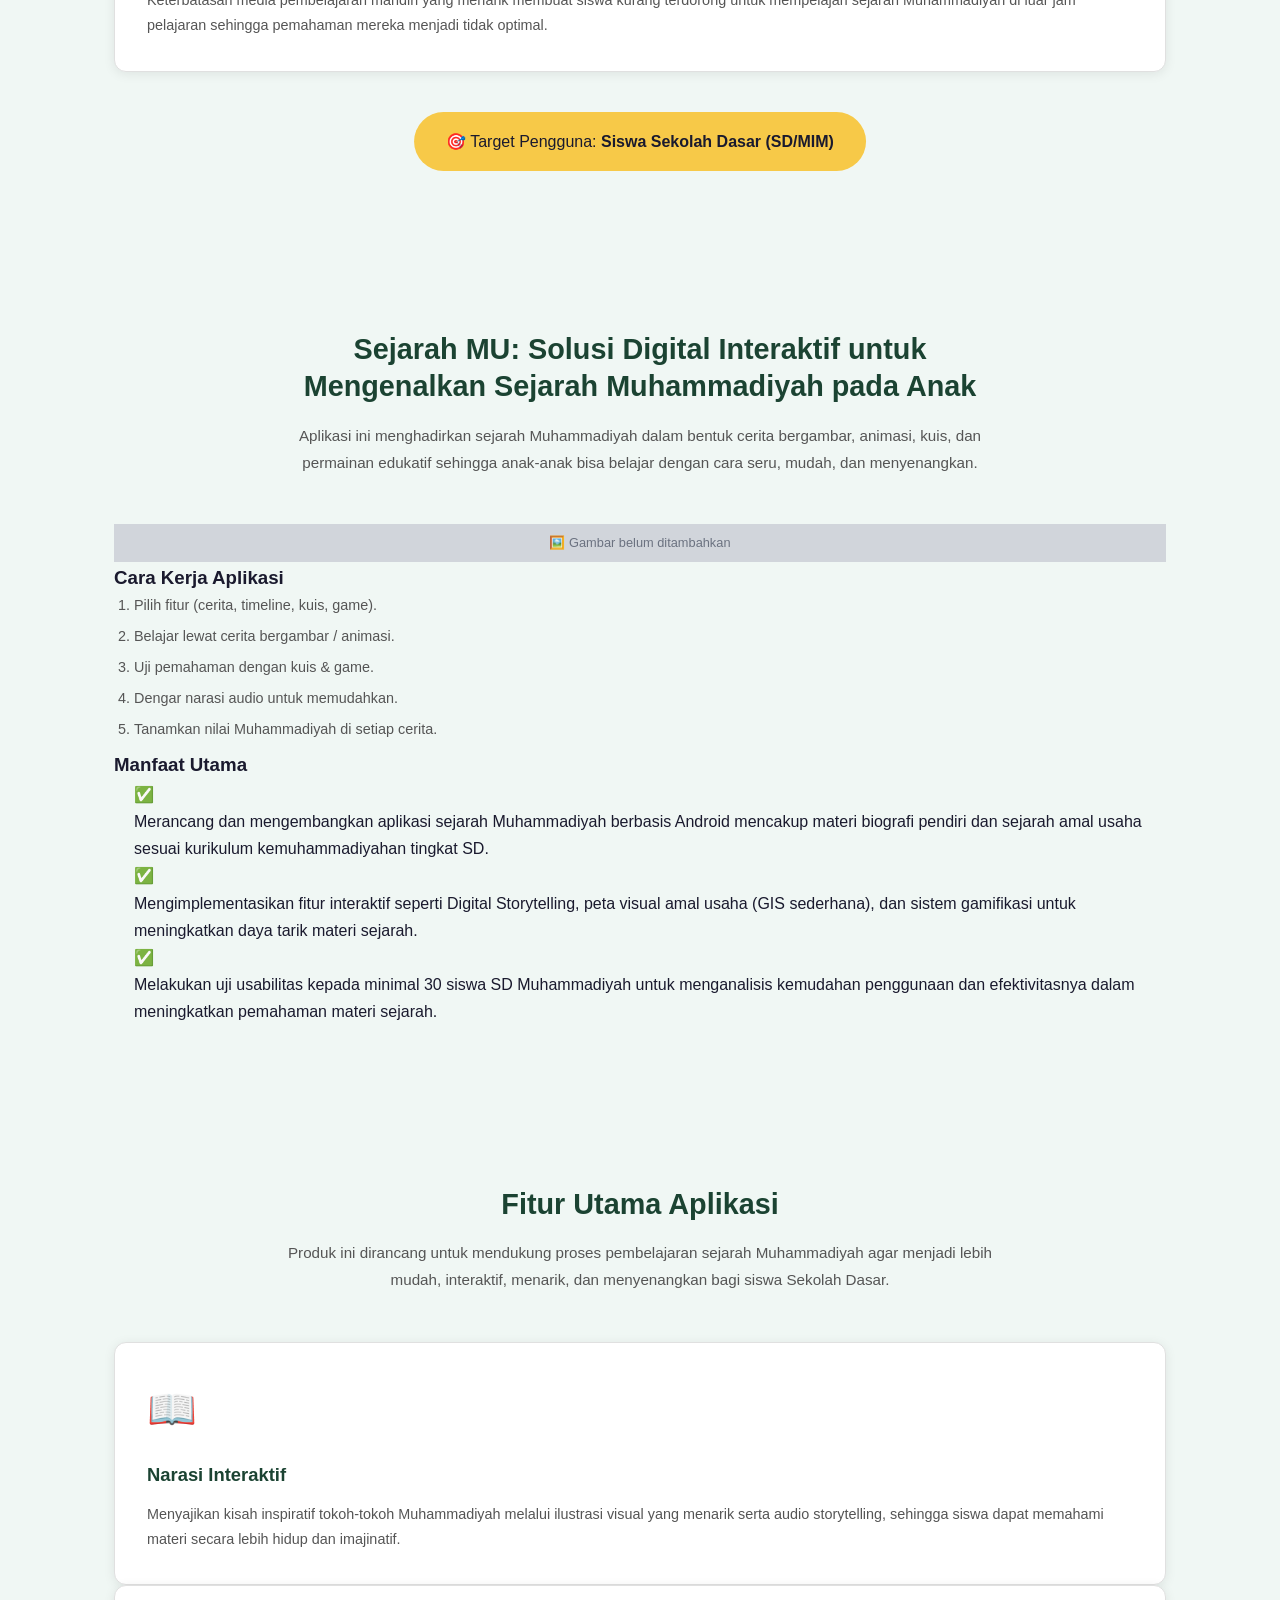
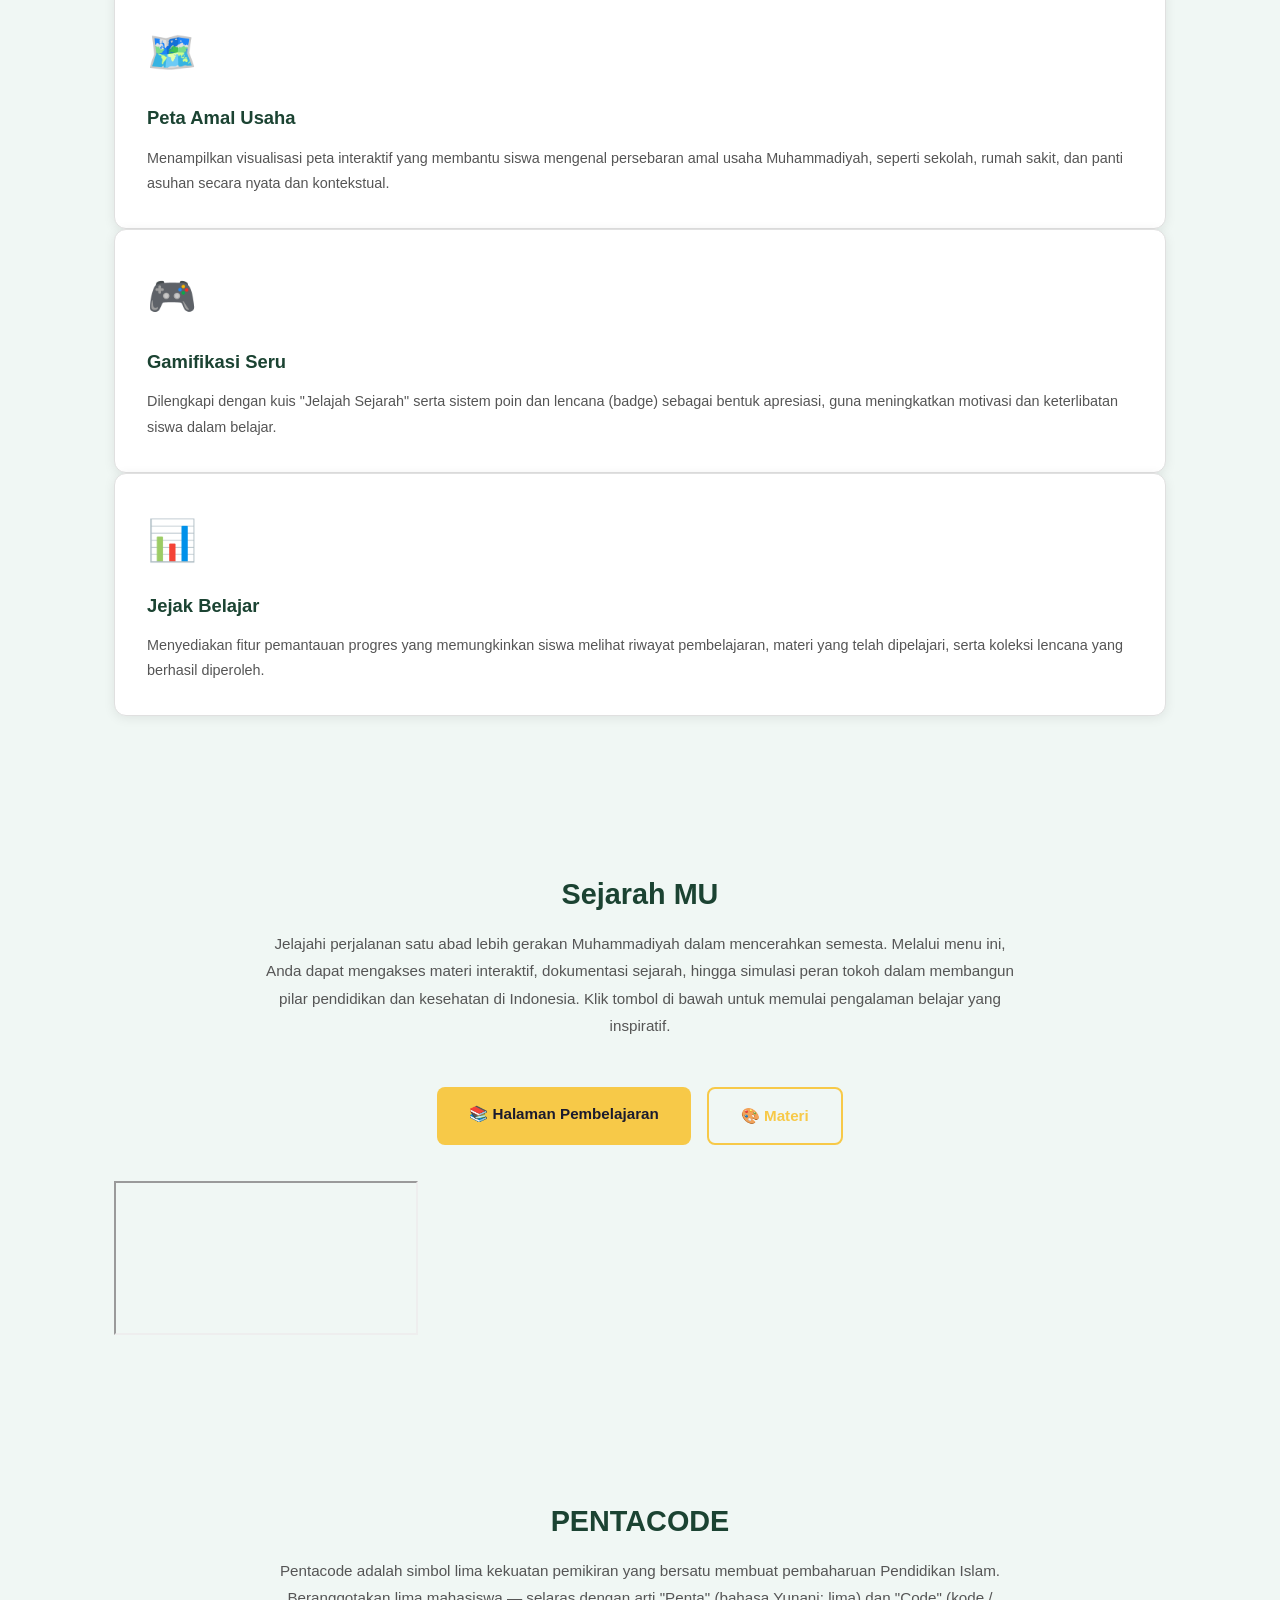
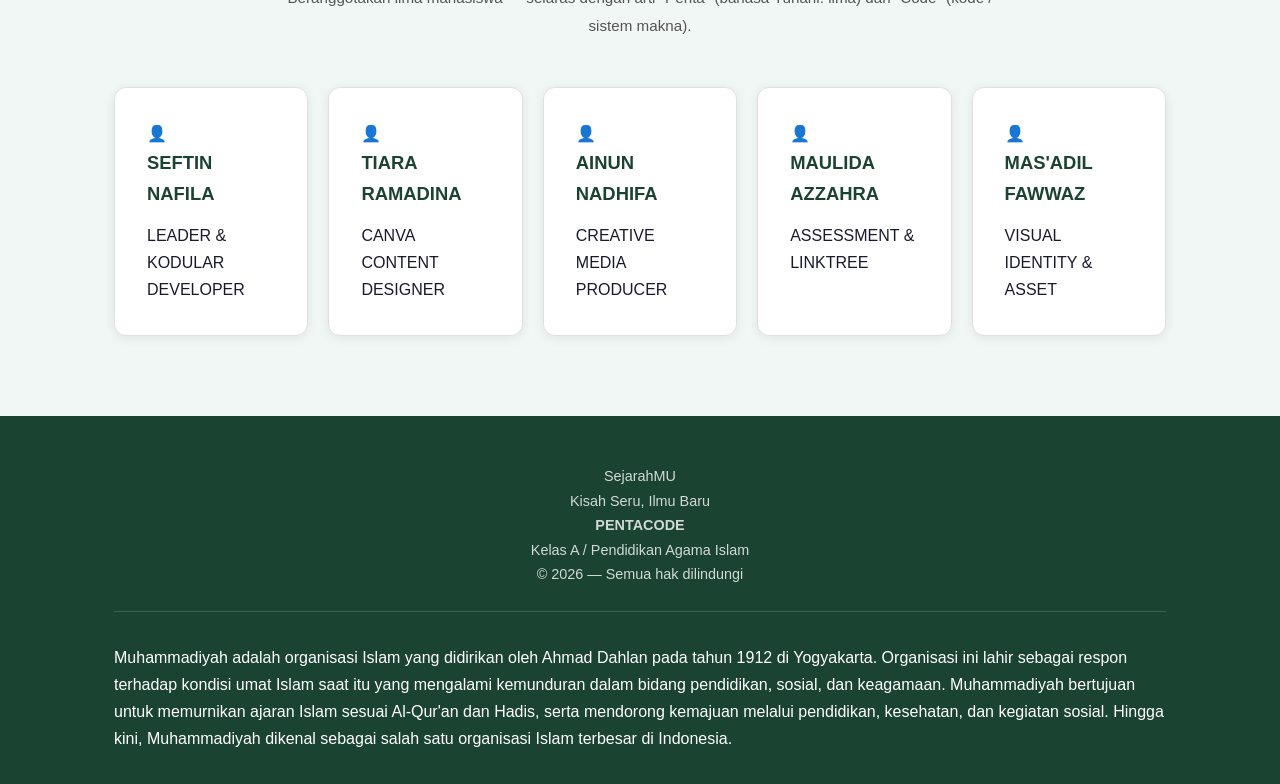
==== commit 785f1cf6: "Update index.html" ====
--- a/index.html
+++ b/index.html
@@ -1,416 +1,416 @@
 <!DOCTYPE html>
 <html lang="id">
 <head>
-    <meta charset="UTF-8">
-    <meta name="viewport" content="width=device-width, initial-scale=1.0">
-    <title>Sejarah-MU | Aplikasi Pembelajaran Sejarah Muhammadiyah</title>
-    <link rel="stylesheet" href="style.css">
+  <meta charset="UTF-8" />
+  <meta name="viewport" content="width=device-width, initial-scale=1.0" />
+  <title>Sejarah-Mu | Kisah Seru, Ilmu Baru</title>
+  <link rel="stylesheet" href="style.css" />
 </head>
 <body>
 
-    <!-- ============================================= -->
-    <!-- NAVBAR - Menu navigasi di bagian atas halaman -->
-    <!-- ============================================= -->
-    <nav class="navbar" id="navbar">
-        <div class="container navbar-inner">
-            <!-- Logo / Nama Produk -->
-            <a href="#hero" class="navbar-brand">Sejarah-MU</a>
-
-            <!-- Tombol Hamburger untuk Mobile -->
-            <button class="hamburger" id="hamburger" aria-label="Buka menu">
-                <span></span>
-                <span></span>
-                <span></span>
-            </button>
-
-            <!-- Link Menu -->
-            <ul class="nav-menu" id="navMenu">
-                <li><a href="#hero">Beranda</a></li>
-                <li><a href="#masalah">Masalah</a></li>
-                <li><a href="#solusi">Solusi</a></li>
-                <li><a href="#fitur">Fitur</a></li>
-                <li><a href="#akses">Akses</a></li>
-                <li><a href="#tim">Tim</a></li>
-            </ul>
-        </div>
-    </nav>
-
-    <!-- ============================================= -->
-    <!-- HERO SECTION - Bagian pembuka utama halaman   -->
-    <!-- ============================================= -->
-    <section class="hero" id="hero">
-        <div class="container hero-inner">
-            <!-- Kolom Kiri: Teks -->
-            <div class="hero-text anim-fade">
-                <h1>Sejarah-MU</h1>
-                <p class="hero-tagline">Sejarah MU: Kisah seru, Ilmu baru</p>
-                <p class="hero-desc">
-                    Sejarahmu adalah aplikasi edukasi sejarah Muhammadiyah berbasis Android 
-                    yang dirancang khusus untuk membantu siswa Sekolah Dasar (SD/MIM) mempelajari 
-                    biografi tokoh pendiri dan persebaran Amal Usaha Muhammadiyah (AUM) secara 
-                    interaktif. Aplikasi ini hadir sebagai media pendukung pembelajaran 
-                    Kemuhammadiyahan di sekolah sehingga siswa dapat mengeksplorasi nilai-nilai 
-                    perjuangan organisasi kapan saja dan di mana saja. Konten yang dikembangkan 
-                    mengacu pada kurikulum Pendidikan Kemuhammadiyahan yang berlaku di lingkungan 
-                    Majelis Pendidikan Dasar, Menengah, dan Pendidikan Nonformal (Dikdasmen PNF) 
-                    Pimpinan Pusat Muhammadiyah.
-                </p>
-                <a href="#akses" class="btn btn-primary">Mulai Belajar</a>
+  <!-- ===== NAVBAR ===== -->
+  <nav class="navbar" id="navbar">
+    <div class="nav-container">
+      <!-- Logo / Nama Produk -->
+      <a href="#hero" class="nav-logo">Sejarah<span>MU</span></a>
+
+      <!-- Tombol hamburger untuk mobile -->
+      <button class="hamburger" id="hamburger" aria-label="Buka menu">
+        <span></span>
+        <span></span>
+        <span></span>
+      </button>
+
+      <!-- Menu navigasi -->
+      <ul class="nav-menu" id="nav-menu">
+        <li><a href="#hero"    class="nav-link">Beranda</a></li>
+        <li><a href="#masalah" class="nav-link">Masalah</a></li>
+        <li><a href="#solusi"  class="nav-link">Solusi</a></li>
+        <li><a href="#fitur"   class="nav-link">Fitur</a></li>
+        <li><a href="#akses"   class="nav-link">Akses</a></li>
+        <li><a href="#tim"     class="nav-link">Tim</a></li>
+      </ul>
+    </div>
+  </nav>
+
+  <!-- ===== HERO SECTION ===== -->
+  <section class="hero" id="hero">
+    <div class="container hero-grid">
+
+      <!-- Kolom kiri: teks -->
+      <div class="hero-text fade-in">
+        <span class="badge">Aplikasi Edukasi Android</span>
+        <h1>Sejarah<span class="accent">MU</span></h1>
+        <p class="tagline">Kisah Seru, Ilmu Baru</p>
+        <p class="hero-desc">
+          Sejarahmu adalah aplikasi edukasi sejarah Muhammadiyah berbasis Android
+          yang dirancang khusus untuk membantu siswa Sekolah Dasar mempelajari
+          biografi tokoh pendiri dan persebaran Amal Usaha Muhammadiyah secara interaktif.
+        </p>
+        <div class="hero-buttons">
+          <a href="#akses" class="btn btn-primary">Coba Sekarang</a>
+          <a href="#fitur" class="btn btn-outline">Lihat Fitur</a>
+        </div>
+      </div>
+
+      <!-- Kolom kanan: gambar mockup -->
+      <div class="hero-image fade-in delay-1">
+        <img
+          src="https://i.ibb.co.com/jPLcLjZK/Whats-App-Image-2026-05-06-at-17-58-58.jpg"
+          alt="gambar sejarah muhammadiyah"
+          class="mockup-img"
+          onerror="this.parentElement.classList.add('img-error'); this.style.display='none';"
+        />
+        <!-- Fallback jika gambar gagal dimuat -->
+        <div class="img-fallback">📱 Gambar belum ditambahkan</div>
+      </div>
+
+    </div>
+
+    <!-- Dekorasi gelombang bawah hero -->
+    <div class="hero-wave">
+      <svg viewBox="0 0 1440 80" xmlns="http://www.w3.org/2000/svg" preserveAspectRatio="none">
+        <path d="M0,40 C360,80 1080,0 1440,40 L1440,80 L0,80 Z" fill="var(--bg-main)"/>
+      </svg>
+    </div>
+  </section>
+
+  <!-- ===== MASALAH SECTION ===== -->
+  <section class="section" id="masalah">
+    <div class="container">
+
+      <div class="section-header fade-in">
+        <h2>Minimnya Aplikasi Pembelajaran Interaktif Muhammadiyah untuk Anak Sekolah Dasar</h2>
+        <p class="section-sub">
+          Pembelajaran sejarah Muhammadiyah di tingkat Sekolah Dasar masih menghadapi berbagai kendala
+          terutama dalam hal penyajian materi yang kurang menarik dan belum didukung oleh media digital
+          interaktif yang sesuai dengan karakteristik belajar anak.
+        </p>
+      </div>
+
+      <!-- 3 Card masalah -->
+      <div class="cards-3 fade-in">
+
+        <div class="card card-masalah">
+          <div class="card-icon">📄</div>
+          <h3>Materi Masih Kaku</h3>
+          <p>
+            Penyajian materi sejarah yang masih didominasi oleh teks membuat siswa Sekolah Dasar
+            kesulitan memahami isi pembelajaran secara visual maupun kognitif. Materi terasa abstrak
+            dan kurang mudah dipahami oleh anak-anak.
+          </p>
+        </div>
+
+        <div class="card card-masalah">
+          <div class="card-icon">😴</div>
+          <h3>Minim Interaktivitas</h3>
+          <p>
+            Kurangnya fitur interaktif seperti storytelling, animasi, dan gamifikasi menjadikan
+            pembelajaran sejarah terasa monoton dan kurang menarik, sehingga siswa cenderung cepat
+            bosan dalam mengikuti proses belajar.
+          </p>
+        </div>
+
+        <div class="card card-masalah">
+          <div class="card-icon">📉</div>
+          <h3>Rendahnya Motivasi Belajar Mandiri</h3>
+          <p>
+            Keterbatasan media pembelajaran mandiri yang menarik membuat siswa kurang terdorong
+            untuk mempelajari sejarah Muhammadiyah di luar jam pelajaran sehingga pemahaman
+            mereka menjadi tidak optimal.
+          </p>
+        </div>
+
+      </div>
+
+      <!-- Target pengguna -->
+      <div class="target-badge fade-in">
+        🎯 Target Pengguna: <strong>Siswa Sekolah Dasar (SD/MIM)</strong>
+      </div>
+
+    </div>
+  </section>
+
+  <!-- ===== SOLUSI SECTION ===== -->
+  <section class="section section-alt" id="solusi">
+    <div class="container">
+
+      <div class="section-header fade-in">
+        <h2>Sejarah MU: Solusi Digital Interaktif untuk Mengenalkan Sejarah Muhammadiyah pada Anak</h2>
+        <p class="section-sub">
+          Aplikasi ini menghadirkan sejarah Muhammadiyah dalam bentuk cerita bergambar, animasi,
+          kuis, dan permainan edukatif sehingga anak-anak bisa belajar dengan cara seru, mudah,
+          dan menyenangkan.
+        </p>
+      </div>
+
+      <div class="solusi-grid fade-in">
+
+        <!-- Gambar solusi -->
+        <div class="solusi-image">
+          <img
+            src="https://i.ibb.co.com/xt6VPxQk/Gemini-Generated-Image-askntuaskntuaskn.png"
+            alt="solusi"
+            onerror="this.parentElement.classList.add('img-error'); this.style.display='none';"
+          />
+          <div class="img-fallback">🖼️ Gambar belum ditambahkan</div>
+        </div>
+
+        <!-- Cara kerja & manfaat -->
+        <div class="solusi-content">
+          <h3>Cara Kerja Aplikasi</h3>
+          <ol class="cara-kerja">
+            <li>Pilih fitur (cerita, timeline, kuis, game).</li>
+            <li>Belajar lewat cerita bergambar / animasi.</li>
+            <li>Uji pemahaman dengan kuis &amp; game.</li>
+            <li>Dengar narasi audio untuk memudahkan.</li>
+            <li>Tanamkan nilai Muhammadiyah di setiap cerita.</li>
+          </ol>
+
+          <h3>Manfaat Utama</h3>
+          <div class="manfaat-list">
+            <div class="manfaat-item">
+              <span class="manfaat-icon">✅</span>
+              <p>Merancang dan mengembangkan aplikasi sejarah Muhammadiyah berbasis Android mencakup materi biografi pendiri dan sejarah amal usaha sesuai kurikulum kemuhammadiyahan tingkat SD.</p>
             </div>
-
-            <!-- Kolom Kanan: Gambar Hero -->
-            <div class="hero-image anim-fade">
-                <img 
-                    src="https://i.ibb.co.com/jPLcLjZK/Whats-App-Image-2026-05-06-at-17-58-58.jpg" 
-                    alt="gambar sejarah muhammadiyah"
-                    class="img-cover"
-                >
+            <div class="manfaat-item">
+              <span class="manfaat-icon">✅</span>
+              <p>Mengimplementasikan fitur interaktif seperti Digital Storytelling, peta visual amal usaha (GIS sederhana), dan sistem gamifikasi untuk meningkatkan daya tarik materi sejarah.</p>
             </div>
-        </div>
-    </section>
-
-    <!-- ============================================= -->
-    <!-- MASALAH SECTION - Menjelaskan permasalahan    -->
-    <!-- ============================================= -->
-    <section class="section masalah" id="masalah">
-        <div class="container">
-            <div class="section-header anim-fade">
-                <h2>Minimnya Aplikasi Pembelajaran Interaktif Muhammadiyah untuk Anak Sekolah Dasar</h2>
-                <p>
-                    Pembelajaran sejarah Muhammadiyah di tingkat Sekolah Dasar masih menghadapi 
-                    berbagai kendala terutama dalam hal penyajian materi yang kurang menarik dan 
-                    belum didukung oleh media digital interaktif yang sesuai dengan karakteristik 
-                    belajar anak.
-                </p>
+            <div class="manfaat-item">
+              <span class="manfaat-icon">✅</span>
+              <p>Melakukan uji usabilitas kepada minimal 30 siswa SD Muhammadiyah untuk menganalisis kemudahan penggunaan dan efektivitasnya dalam meningkatkan pemahaman materi sejarah.</p>
             </div>
-
-            <!-- 3 Card Masalah -->
-            <div class="card-grid-3">
-                <!-- Card Masalah 1 -->
-                <div class="card anim-fade">
-                    <div class="card-number">01</div>
-                    <h3>Materi Masih Kaku</h3>
-                    <p>
-                        Penyajian materi sejarah yang masih didominasi oleh teks membuat siswa 
-                        Sekolah Dasar kesulitan dalam memahami isi pembelajaran secara visual 
-                        maupun kognitif. Hal ini menyebabkan materi terasa abstrak dan kurang 
-                        mudah dipahami oleh anak-anak.
-                    </p>
-                </div>
-
-                <!-- Card Masalah 2 -->
-                <div class="card anim-fade">
-                    <div class="card-number">02</div>
-                    <h3>Minim Interaktivitas</h3>
-                    <p>
-                        Kurangnya fitur interaktif seperti storytelling, animasi, dan gamifikasi 
-                        menjadikan pembelajaran sejarah terasa monoton dan kurang menarik, 
-                        sehingga siswa cenderung cepat bosan dalam mengikuti proses belajar.
-                    </p>
-                </div>
-
-                <!-- Card Masalah 3 -->
-                <div class="card anim-fade">
-                    <div class="card-number">03</div>
-                    <h3>Rendahnya Motivasi Belajar Mandiri</h3>
-                    <p>
-                        Keterbatasan media pembelajaran mandiri yang menarik dan teruji membuat 
-                        siswa kurang terdorong untuk mempelajari sejarah Muhammadiyah di luar 
-                        jam pelajaran sehingga pemahaman mereka menjadi tidak optimal.
-                    </p>
-                </div>
-            </div>
-
-            <!-- Target Pengguna -->
-            <div class="target-badge anim-fade">
-                <span class="badge-label">Target Pengguna:</span>
-                <span class="badge-value">Siswa Sekolah Dasar</span>
-            </div>
-        </div>
-    </section>
-
-    <!-- ============================================= -->
-    <!-- SOLUSI SECTION - Menjelaskan solusi produk     -->
-    <!-- ============================================= -->
-    <section class="section solusi" id="solusi">
-        <div class="container solusi-inner">
-            <!-- Kolom Kiri: Teks Solusi -->
-            <div class="solusi-text anim-fade">
-                <h2>Sejarah MU: Solusi Digital Interaktif untuk Mengenalkan Sejarah Muhammadiyah pada Anak</h2>
-                <p>
-                    Aplikasi ini menghadirkan sejarah Muhammadiyah dalam bentuk cerita bergambar, 
-                    animasi, kuis, dan permainan edukatif sehingga anak-anak bisa belajar dengan 
-                    cara seru, mudah, dan menyenangkan, sekaligus menanamkan nilai-nilai 
-                    Muhammadiyah sejak dini.
-                </p>
-
-                <!-- Cara Kerja -->
-                <h3>Cara Kerja</h3>
-                <ol class="cara-kerja">
-                    <li>Pilih fitur (cerita, timeline, kuis, game).</li>
-                    <li>Belajar lewat cerita bergambar/animasi.</li>
-                    <li>Uji pemahaman dengan kuis & game.</li>
-                    <li>Dengar narasi audio untuk memudahkan.</li>
-                    <li>Tanamkan nilai Muhammadiyah di setiap cerita.</li>
-                </ol>
-
-                <!-- Manfaat -->
-                <h3>Manfaat</h3>
-                <ul class="manfaat-list">
-                    <li>
-                        Merancang dan Mengembangkan aplikasi pengembangan sejarah Muhammadiyah 
-                        berbasis Android bersama "SejarahMU" yang mencakup materi biografi 
-                        pendiri dan sejarah amal usaha sesuai kurikulum kemuhammadiyahan tingkat SD
-                    </li>
-                    <li>
-                        Mengimplementasikan fitur interaktif seperti Digital Storytelling, peta 
-                        visual amal usaha (GIS sederhana), dan sistem gamifikasi untuk meningkatkan 
-                        daya tarik materi sejarah bagi siswa
-                    </li>
-                    <li>
-                        Melakukan uji usabilitas aplikasi kepada minimal 30 siswa SD Muhammadiyah 
-                        untuk menganalisis tingkat kemudahan penggunaan (usability) dan efektivitasnya 
-                        dalam meningkatkan pemahaman materi sejarah
-                    </li>
-                </ul>
-            </div>
-
-            <!-- Kolom Kanan: Gambar Solusi -->
-            <div class="solusi-image anim-fade">
-                <img 
-                    src="https://i.ibb.co.com/xt6VPxQk/Gemini-Generated-Image-askntuaskntuaskn.png" 
-                    alt="solusi"
-                    class="img-cover"
-                >
-            </div>
-        </div>
-    </section>
-
-    <!-- ============================================= -->
-    <!-- FITUR SECTION - Menampilkan fitur utama        -->
-    <!-- ============================================= -->
-    <section class="section fitur" id="fitur">
-        <div class="container">
-            <div class="section-header anim-fade">
-                <h2>Fitur Utama Aplikasi</h2>
-                <p>
-                    Produk ini dirancang untuk mendukung proses pembelajaran sejarah Muhammadiyah 
-                    agar menjadi lebih mudah, interaktif, menarik, dan menyenangkan bagi siswa 
-                    Sekolah Dasar.
-                </p>
-            </div>
-
-            <!-- Grid 2x2 Card Fitur -->
-            <div class="card-grid-2">
-                <!-- Fitur 1 -->
-                <div class="card fitur-card anim-fade">
-                    <div class="fitur-icon">
-                        <!-- Icon sederhana menggunakan emoji/unicode -->
-                        <span>&#128214;</span>
-                    </div>
-                    <h3>Narasi Interaktif</h3>
-                    <p>
-                        Menyajikan kisah inspiratif tokoh-tokoh Muhammadiyah melalui ilustrasi 
-                        visual yang menarik serta audio storytelling, sehingga siswa dapat 
-                        memahami materi secara lebih hidup dan imajinatif.
-                    </p>
-                </div>
-
-                <!-- Fitur 2 -->
-                <div class="card fitur-card anim-fade">
-                    <div class="fitur-icon">
-                        <span>&#127758;</span>
-                    </div>
-                    <h3>Peta Amal Usaha</h3>
-                    <p>
-                        Menampilkan visualisasi peta interaktif yang membantu siswa mengenal 
-                        persebaran amal usaha Muhammadiyah, seperti sekolah, rumah sakit, dan 
-                        panti asuhan secara nyata dan kontekstual.
-                    </p>
-                </div>
-
-                <!-- Fitur 3 -->
-                <div class="card fitur-card anim-fade">
-                    <div class="fitur-icon">
-                        <span>&#127918;</span>
-                    </div>
-                    <h3>Gamifikasi Seru</h3>
-                    <p>
-                        Dilengkapi dengan kuis "Jelajah Sejarah" serta sistem poin dan lencana 
-                        (badge) sebagai bentuk apresiasi, guna meningkatkan motivasi dan 
-                        keterlibatan siswa dalam belajar.
-                    </p>
-                </div>
-
-                <!-- Fitur 4 -->
-                <div class="card fitur-card anim-fade">
-                    <div class="fitur-icon">
-                        <span>&#128200;</span>
-                    </div>
-                    <h3>Jejak Belajar</h3>
-                    <p>
-                        Menyediakan fitur pemantauan progres yang memungkinkan siswa melihat 
-                        riwayat pembelajaran, materi yang telah dipelajari serta koleksi lencana 
-                        yang berhasil diperoleh.
-                    </p>
-                </div>
-            </div>
-        </div>
-    </section>
-
-    <!-- ============================================= -->
-    <!-- AKSES SECTION - Tombol akses produk/demo       -->
-    <!-- ============================================= -->
-    <section class="section akses" id="akses">
-        <div class="container akses-inner anim-fade">
-            <h2>Sejarah MU</h2>
-            <p>
-                Jelajahi perjalanan satu abad lebih gerakan Muhammadiyah dalam mencerahkan semesta. 
-                Melalui menu ini, Anda dapat mengakses materi interaktif, dokumentasi sejarah, 
-                hingga simulasi peran tokoh dalam membangun pilar pendidikan dan kesehatan di Indonesia. 
-                Klik tombol di bawah untuk memulai pengalaman belajar yang inspiratif.
-            </p>
-
-            <!-- Tombol Akses -->
-            <div class="akses-buttons">
-                <a href="belajar.html" class="btn btn-primary btn-lg">
-                    Halaman Pembelajaran
-                </a>
-                <a href="#materi-section" class="btn btn-secondary btn-lg" id="btnMateri">
-                    Materi
-                </a>
-            </div>
-
-            <!-- Embed Canva - ditampilkan saat tombol Materi diklik -->
-            <div class="embed-wrapper" id="embedWrapper" style="display: none;">
-                <div class="embed-container">
-                    <iframe 
-                        loading="lazy" 
-                        src="https://www.canva.com/design/DAHHThAkjEs/hpQPv305KjRicacUJLhz3w/view?embed" 
-                        allowfullscreen="allowfullscreen" 
-                        allow="fullscreen"
-                        title="Embed Sejarah Muhammadiyah dari Canva"
-                    ></iframe>
-                </div>
-                <p class="embed-credit">
-                    <a href="https://www.canva.com/design/DAHHThAkjEs/hpQPv305KjRicacUJLhz3w/view?utm_content=DAHHThAkjEs&utm_campaign=designshare&utm_medium=embeds&utm_source=link" target="_blank" rel="noopener">
-                        Sejarah Muhammadiyah: Perjalanan Modern Islam Indonesia
-                    </a> oleh Tiara Ramadina
-                </p>
-            </div>
-        </div>
-    </section>
-
-    <!-- ============================================= -->
-    <!-- TIM SECTION - Menampilkan anggota kelompok     -->
-    <!-- ============================================= -->
-    <section class="section tim" id="tim">
-        <div class="container">
-            <div class="section-header anim-fade">
-                <h2>PENTACODE</h2>
-                <p>
-                    Pentacode adalah simbol lima kekuatan pemikiran yang bersatu membuat 
-                    pembaharuan Pendidikan Islam. Pentacode Group ini juga beranggotakan 
-                    lima mahasiswa selaras dengan arti dari "Penta" berasal dari bahasa Yunani 
-                    yang berarti lima "Code" berarti kode, simbol, atau sistem makna.
-                </p>
-            </div>
-
-            <!-- Grid 5 Anggota -->
-            <div class="tim-grid">
-                <!-- Anggota 1 -->
-                <div class="card tim-card anim-fade">
-                    <div class="tim-photo">
-                        <img 
-                            src="https://i.ibb.co.com/Wv74zy2F/Whats-App-Image-2026-05-06-at-17-27-56.jpg" 
-                            alt="foto seftin"
-                            class="img-circle"
-                        >
-                    </div>
-                    <h3>SEFTIN NAFILA</h3>
-                    <p class="tim-role">LEADER & KODULAR DEVELOPER</p>
-                </div>
-
-                <!-- Anggota 2 -->
-                <div class="card tim-card anim-fade">
-                    <div class="tim-photo">
-                        <img 
-                            src="https://i.ibb.co.com/m54Vqn7Q/Whats-App-Image-2026-05-06-at-19-47-37.jpg" 
-                            alt="foto tiara"
-                            class="img-circle"
-                        >
-                    </div>
-                    <h3>TIARA RAMADINA</h3>
-                    <p class="tim-role">CANVA CONTENT DESIGNER</p>
-                </div>
-
-                <!-- Anggota 3 -->
-                <div class="card tim-card anim-fade">
-                    <div class="tim-photo">
-                        <img 
-                            src="https://i.ibb.co.com/3yf0m2sh/Whats-App-Image-2026-05-06-at-17-49-13.jpg" 
-                            alt="foto ainun"
-                            class="img-circle"
-                        >
-                    </div>
-                    <h3>AINUN NADHIFA</h3>
-                    <p class="tim-role">CREATIVE MEDIA PRODUCER</p>
-                </div>
-
-                <!-- Anggota 4 -->
-                <div class="card tim-card anim-fade">
-                    <div class="tim-photo">
-                        <img 
-                            src="https://i.ibb.co.com/tPWMfnGw/Whats-App-Image-2026-05-06-at-17-46-29.jpg" 
-                            alt="foto maulida"
-                            class="img-circle"
-                        >
-                    </div>
-                    <h3>MAULIDA AZZAHRA</h3>
-                    <p class="tim-role">ASSESSMENT & LINKTREE</p>
-                </div>
-
-                <!-- Anggota 5 -->
-                <div class="card tim-card anim-fade">
-                    <div class="tim-photo">
-                        <img 
-                            src="https://i.ibb.co.com/YBY827YP/Whats-App-Image-2026-05-06-at-17-27-46.jpg" 
-                            alt="foto fawwaz"
-                            class="img-circle"
-                        >
-                    </div>
-                    <h3>MAS'ADIL FAWWAZ</h3>
-                    <p class="tim-role">VISUAL IDENTITY & ASSET</p>
-                </div>
-            </div>
-        </div>
-    </section>
-
-    <!-- ============================================= -->
-    <!-- FOOTER - Bagian bawah halaman                  -->
-    <!-- ============================================= -->
-    <footer class="footer">
-        <div class="container">
-            <div class="footer-top">
-                <h3>PENTACODE</h3>
-                <p>A / Pendidikan Agama Islam &mdash; 2026</p>
-            </div>
-            <div class="footer-bottom">
-                <p>
-                    Muhammadiyah adalah organisasi Islam yang didirikan oleh Ahmad Dahlan pada 
-                    tahun 1912 di Yogyakarta. Organisasi ini lahir sebagai respon terhadap kondisi 
-                    umat Islam saat itu yang mengalami kemunduran dalam bidang pendidikan, sosial, 
-                    dan keagamaan. Muhammadiyah bertujuan untuk memurnikan ajaran Islam sesuai 
-                    Al-Qur'an dan Hadis, serta mendorong kemajuan melalui pendidikan, kesehatan, 
-                    dan kegiatan sosial. Hingga kini, Muhammadiyah dikenal sebagai salah satu 
-                    organisasi Islam terbesar di Indonesia yang aktif dalam pengembangan amal usaha 
-                    seperti sekolah, rumah sakit, dan layanan sosial.
-                </p>
-            </div>
-        </div>
-    </footer>
-
-    <!-- Memuat file JavaScript -->
-    <script src="script.js"></script>
+          </div>
+        </div>
+
+      </div>
+    </div>
+  </section>
+
+  <!-- ===== FITUR SECTION ===== -->
+  <section class="section" id="fitur">
+    <div class="container">
+
+      <div class="section-header fade-in">
+        <h2>Fitur Utama Aplikasi</h2>
+        <p class="section-sub">
+          Produk ini dirancang untuk mendukung proses pembelajaran sejarah Muhammadiyah agar menjadi
+          lebih mudah, interaktif, menarik, dan menyenangkan bagi siswa Sekolah Dasar.
+        </p>
+      </div>
+
+      <!-- Grid 4 fitur -->
+      <div class="cards-4 fade-in">
+
+        <div class="card card-fitur">
+          <div class="fitur-icon">📖</div>
+          <h3>Narasi Interaktif</h3>
+          <p>
+            Menyajikan kisah inspiratif tokoh-tokoh Muhammadiyah melalui ilustrasi visual yang menarik
+            serta audio storytelling, sehingga siswa dapat memahami materi secara lebih hidup dan imajinatif.
+          </p>
+        </div>
+
+        <div class="card card-fitur">
+          <div class="fitur-icon">🗺️</div>
+          <h3>Peta Amal Usaha</h3>
+          <p>
+            Menampilkan visualisasi peta interaktif yang membantu siswa mengenal persebaran amal usaha
+            Muhammadiyah, seperti sekolah, rumah sakit, dan panti asuhan secara nyata dan kontekstual.
+          </p>
+        </div>
+
+        <div class="card card-fitur">
+          <div class="fitur-icon">🎮</div>
+          <h3>Gamifikasi Seru</h3>
+          <p>
+            Dilengkapi dengan kuis "Jelajah Sejarah" serta sistem poin dan lencana (badge) sebagai
+            bentuk apresiasi, guna meningkatkan motivasi dan keterlibatan siswa dalam belajar.
+          </p>
+        </div>
+
+        <div class="card card-fitur">
+          <div class="fitur-icon">📊</div>
+          <h3>Jejak Belajar</h3>
+          <p>
+            Menyediakan fitur pemantauan progres yang memungkinkan siswa melihat riwayat pembelajaran,
+            materi yang telah dipelajari, serta koleksi lencana yang berhasil diperoleh.
+          </p>
+        </div>
+
+      </div>
+    </div>
+  </section>
+
+  <!-- ===== AKSES PRODUK / DEMO SECTION ===== -->
+  <section class="section section-akses" id="akses">
+    <div class="container">
+
+      <div class="section-header fade-in">
+        <h2>Sejarah MU</h2>
+        <p class="section-sub">
+          Jelajahi perjalanan satu abad lebih gerakan Muhammadiyah dalam mencerahkan semesta.
+          Melalui menu ini, Anda dapat mengakses materi interaktif, dokumentasi sejarah, hingga
+          simulasi peran tokoh dalam membangun pilar pendidikan dan kesehatan di Indonesia.
+          Klik tombol di bawah untuk memulai pengalaman belajar yang inspiratif.
+        </p>
+      </div>
+
+      <div class="akses-buttons fade-in">
+        <!-- Tombol 1: Halaman Pembelajaran -->
+        <a href="belajar.html" class="btn btn-primary btn-large">
+          📚 Halaman Pembelajaran
+        </a>
+
+        <!-- Tombol 2: Materi (link ke Canva) -->
+        <a
+          href="https://www.canva.com/design/DAHHThAkjEs/hpQPv305KjRicacUJLhz3w/view?utm_content=DAHHThAkjEs&utm_campaign=designshare&utm_medium=embeds&utm_source=link"
+          target="_blank"
+          rel="noopener"
+          class="btn btn-secondary btn-large"
+        >
+          🎨 Materi
+        </a>
+      </div>
+
+      <!-- Embed preview Canva -->
+      <div class="canva-embed fade-in">
+        <iframe
+          loading="lazy"
+          src="https://www.canva.com/design/DAHHThAkjEs/hpQPv305KjRicacUJLhz3w/view?embed"
+          allowfullscreen
+          allow="fullscreen"
+          title="Sejarah Muhammadiyah: Perjalanan Modern Islam Indonesia"
+        ></iframe>
+      </div>
+
+    </div>
+  </section>
+
+  <!-- ===== TIM SECTION ===== -->
+  <section class="section" id="tim">
+    <div class="container">
+
+      <div class="section-header fade-in">
+        <h2>PENTACODE</h2>
+        <p class="section-sub">
+          Pentacode adalah simbol lima kekuatan pemikiran yang bersatu membuat pembaharuan
+          Pendidikan Islam. Beranggotakan lima mahasiswa — selaras dengan arti "Penta"
+          (bahasa Yunani: lima) dan "Code" (kode / sistem makna).
+        </p>
+      </div>
+
+      <!-- Grid anggota tim -->
+      <div class="tim-grid fade-in">
+
+        <!-- Anggota 1 -->
+        <div class="card card-tim">
+          <div class="foto-wrapper">
+            <img
+              src="https://i.ibb.co.com/Wv74zy2F/Whats-App-Image-2026-05-06-at-17-27-56.jpg"
+              alt="foto seftin"
+              onerror="this.style.display='none'; this.nextElementSibling.style.display='flex';"
+            />
+            <div class="foto-fallback">👤</div>
+          </div>
+          <h3>SEFTIN NAFILA</h3>
+          <span class="peran">LEADER &amp; KODULAR DEVELOPER</span>
+        </div>
+
+        <!-- Anggota 2 -->
+        <div class="card card-tim">
+          <div class="foto-wrapper">
+            <img
+              src="https://i.ibb.co.com/m54Vqn7Q/Whats-App-Image-2026-05-06-at-19-47-37.jpg"
+              alt="foto tiara"
+              onerror="this.style.display='none'; this.nextElementSibling.style.display='flex';"
+            />
+            <div class="foto-fallback">👤</div>
+          </div>
+          <h3>TIARA RAMADINA</h3>
+          <span class="peran">CANVA CONTENT DESIGNER</span>
+        </div>
+
+        <!-- Anggota 3 -->
+        <div class="card card-tim">
+          <div class="foto-wrapper">
+            <img
+              src="https://i.ibb.co.com/3yf0m2sh/Whats-App-Image-2026-05-06-at-17-49-13.jpg"
+              alt="foto ainun"
+              onerror="this.style.display='none'; this.nextElementSibling.style.display='flex';"
+            />
+            <div class="foto-fallback">👤</div>
+          </div>
+          <h3>AINUN NADHIFA</h3>
+          <span class="peran">CREATIVE MEDIA PRODUCER</span>
+        </div>
+
+        <!-- Anggota 4 -->
+        <div class="card card-tim">
+          <div class="foto-wrapper">
+            <img
+              src="https://i.ibb.co.com/tPWMfnGw/Whats-App-Image-2026-05-06-at-17-46-29.jpg"
+              alt="foto maulida"
+              onerror="this.style.display='none'; this.nextElementSibling.style.display='flex';"
+            />
+            <div class="foto-fallback">👤</div>
+          </div>
+          <h3>MAULIDA AZZAHRA</h3>
+          <span class="peran">ASSESSMENT &amp; LINKTREE</span>
+        </div>
+
+        <!-- Anggota 5 -->
+        <div class="card card-tim">
+          <div class="foto-wrapper">
+            <img
+              src="https://i.ibb.co.com/YBY827YP/Whats-App-Image-2026-05-06-at-17-27-46.jpg"
+              alt="foto fawwaz"
+              onerror="this.style.display='none'; this.nextElementSibling.style.display='flex';"
+            />
+            <div class="foto-fallback">👤</div>
+          </div>
+          <h3>MAS'ADIL FAWWAZ</h3>
+          <span class="peran">VISUAL IDENTITY &amp; ASSET</span>
+        </div>
+
+      </div>
+    </div>
+  </section>
+
+  <!-- ===== FOOTER ===== -->
+  <footer class="footer">
+    <div class="container">
+
+      <div class="footer-top">
+        <div class="footer-brand">
+          <p class="footer-logo">Sejarah<span>MU</span></p>
+          <p class="footer-tagline">Kisah Seru, Ilmu Baru</p>
+        </div>
+
+        <div class="footer-info">
+          <p><strong>PENTACODE</strong></p>
+          <p>Kelas A / Pendidikan Agama Islam</p>
+          <p>&copy; 2026 — Semua hak dilindungi</p>
+        </div>
+      </div>
+
+      <div class="footer-desc">
+        <p>
+          Muhammadiyah adalah organisasi Islam yang didirikan oleh Ahmad Dahlan pada tahun 1912
+          di Yogyakarta. Organisasi ini lahir sebagai respon terhadap kondisi umat Islam saat itu
+          yang mengalami kemunduran dalam bidang pendidikan, sosial, dan keagamaan. Muhammadiyah
+          bertujuan untuk memurnikan ajaran Islam sesuai Al-Qur'an dan Hadis, serta mendorong
+          kemajuan melalui pendidikan, kesehatan, dan kegiatan sosial. Hingga kini, Muhammadiyah
+          dikenal sebagai salah satu organisasi Islam terbesar di Indonesia.
+        </p>
+      </div>
+
+    </div>
+  </footer>
+
+  <!-- Script utama -->
+  <script src="script.js"></script>
+
 </body>
-</html>+</html>
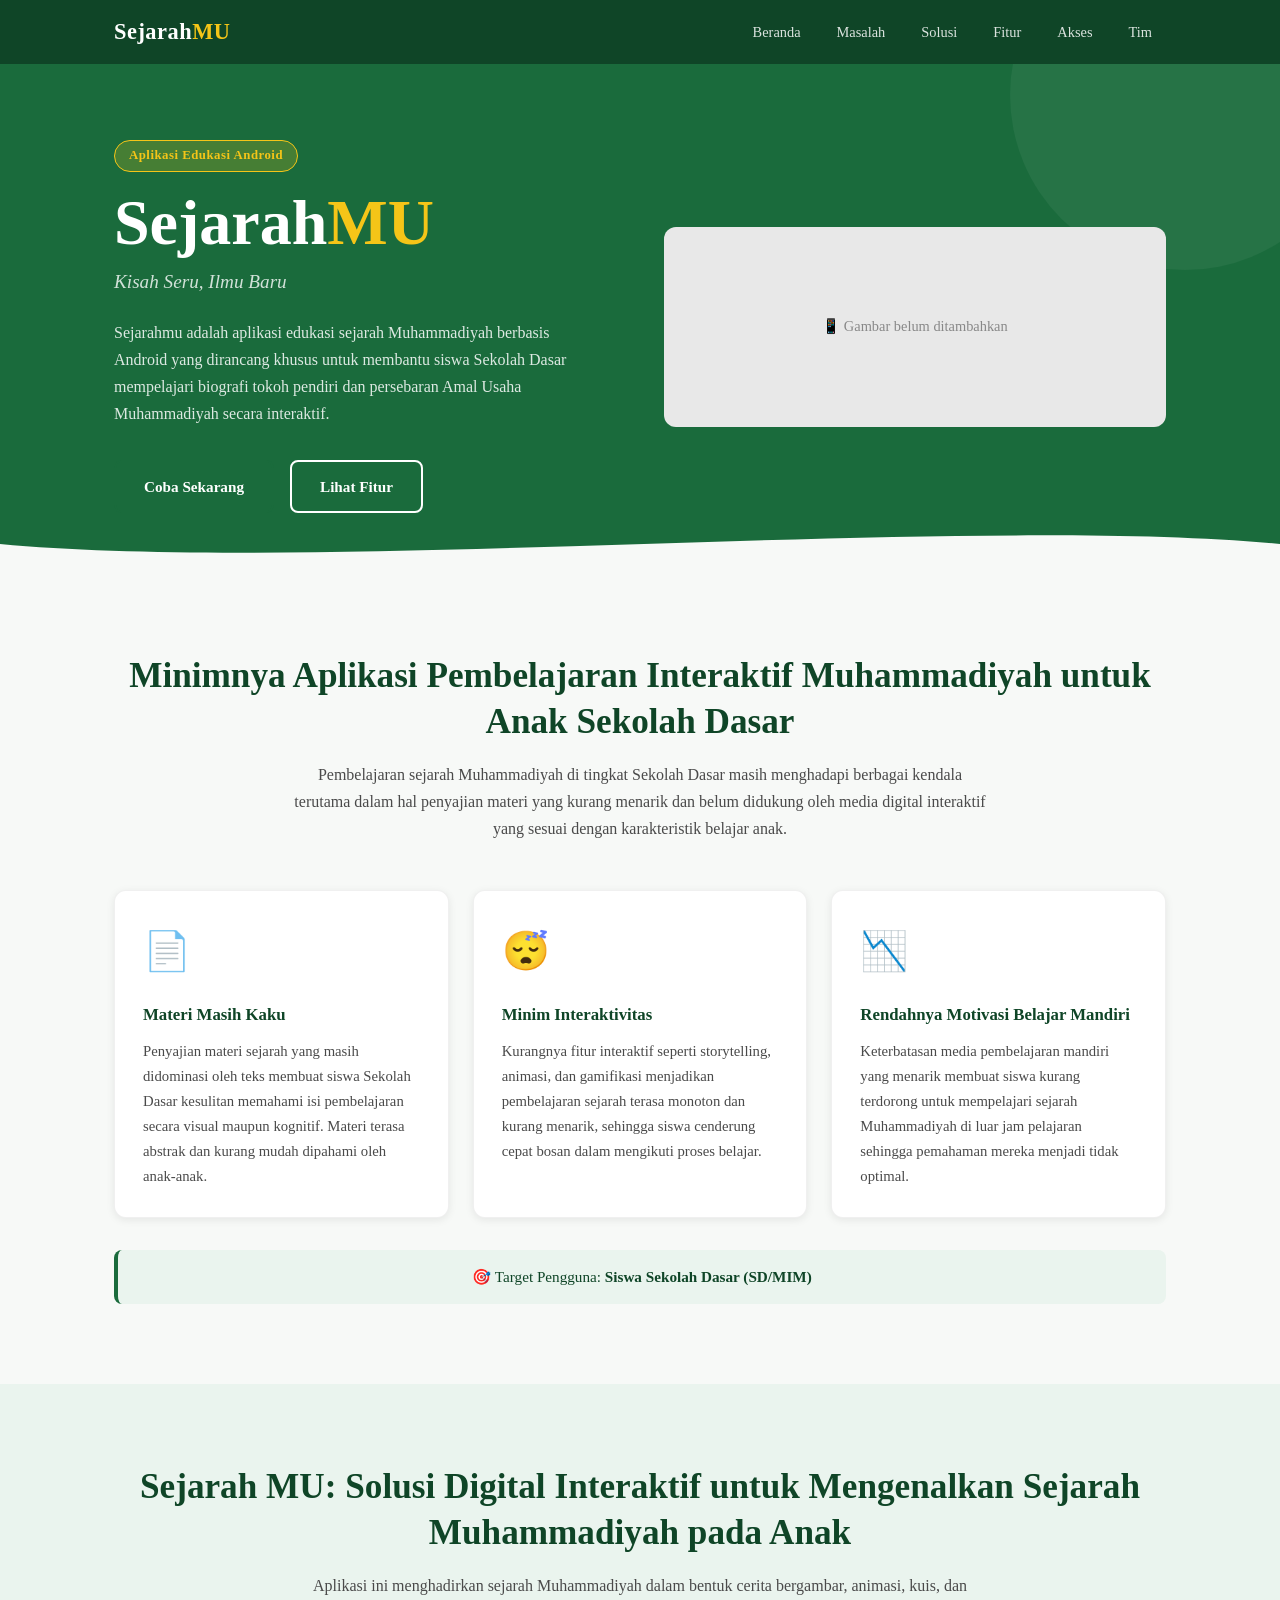
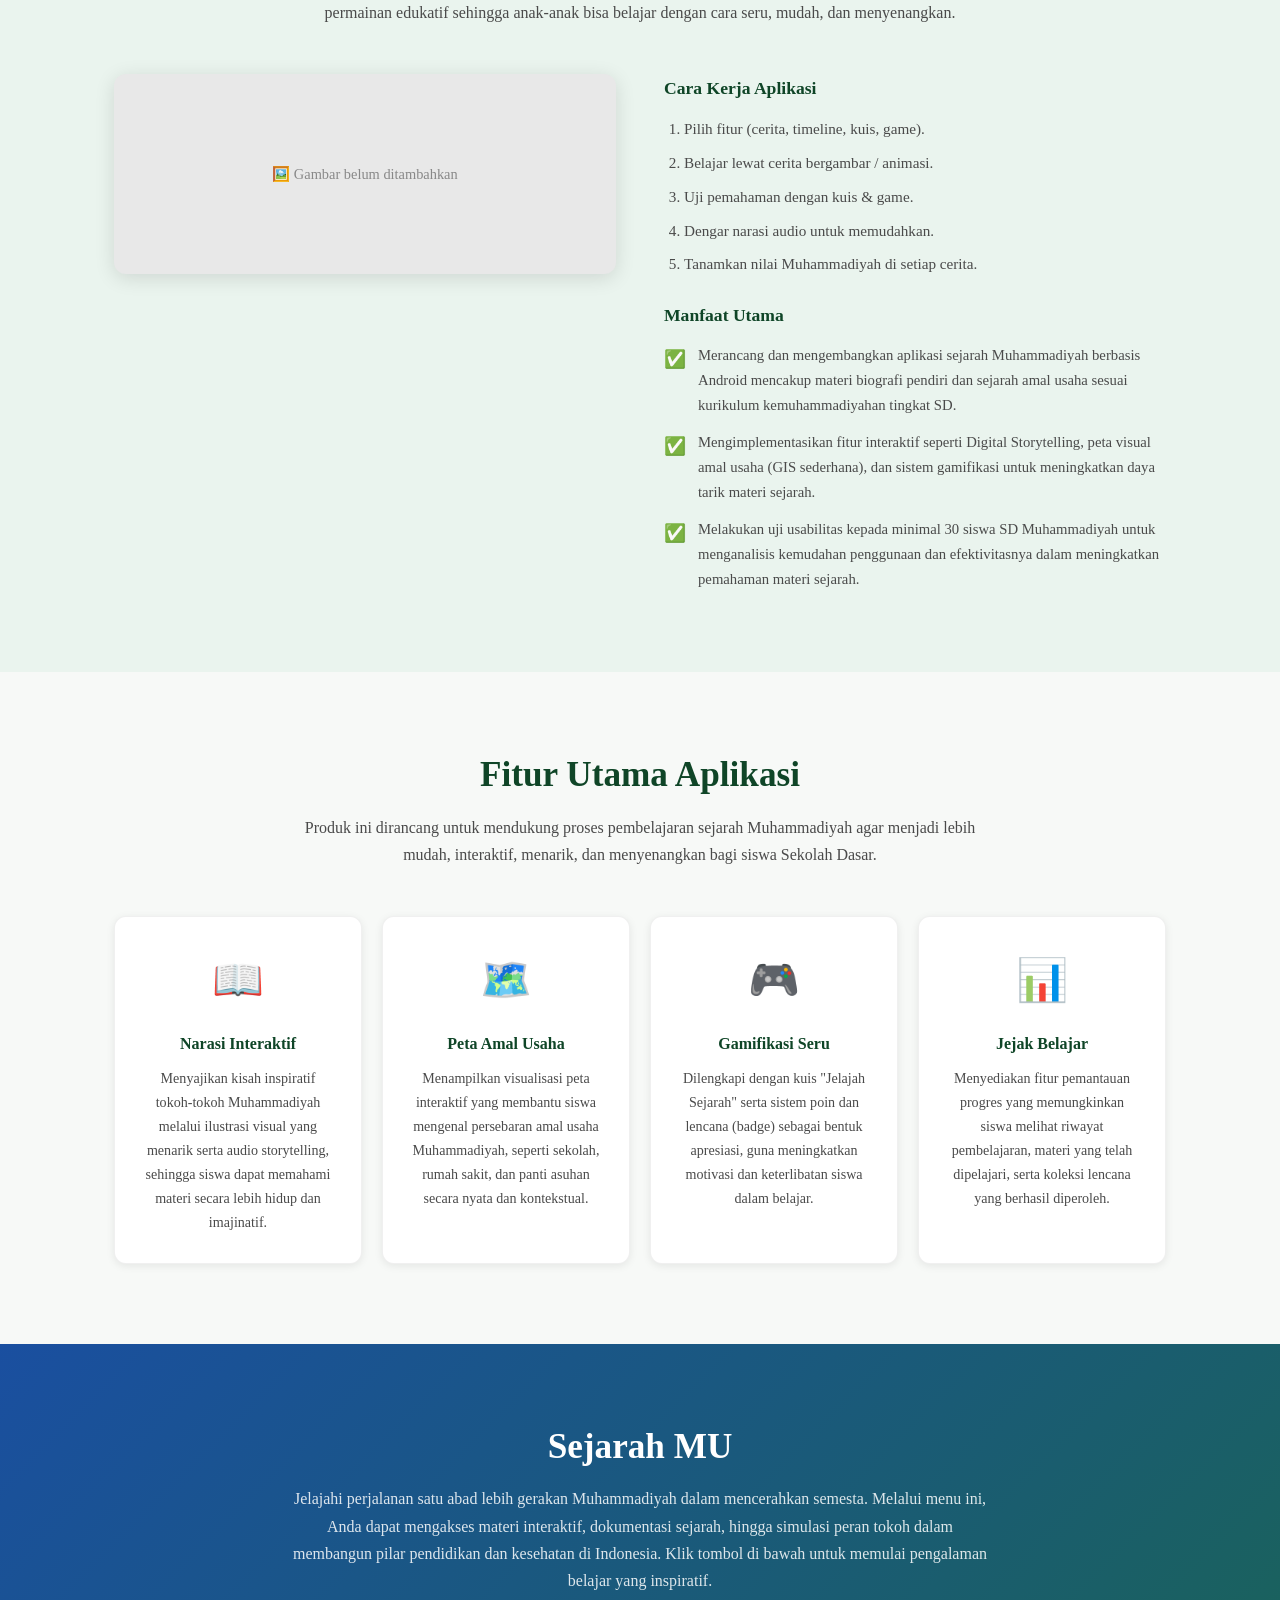
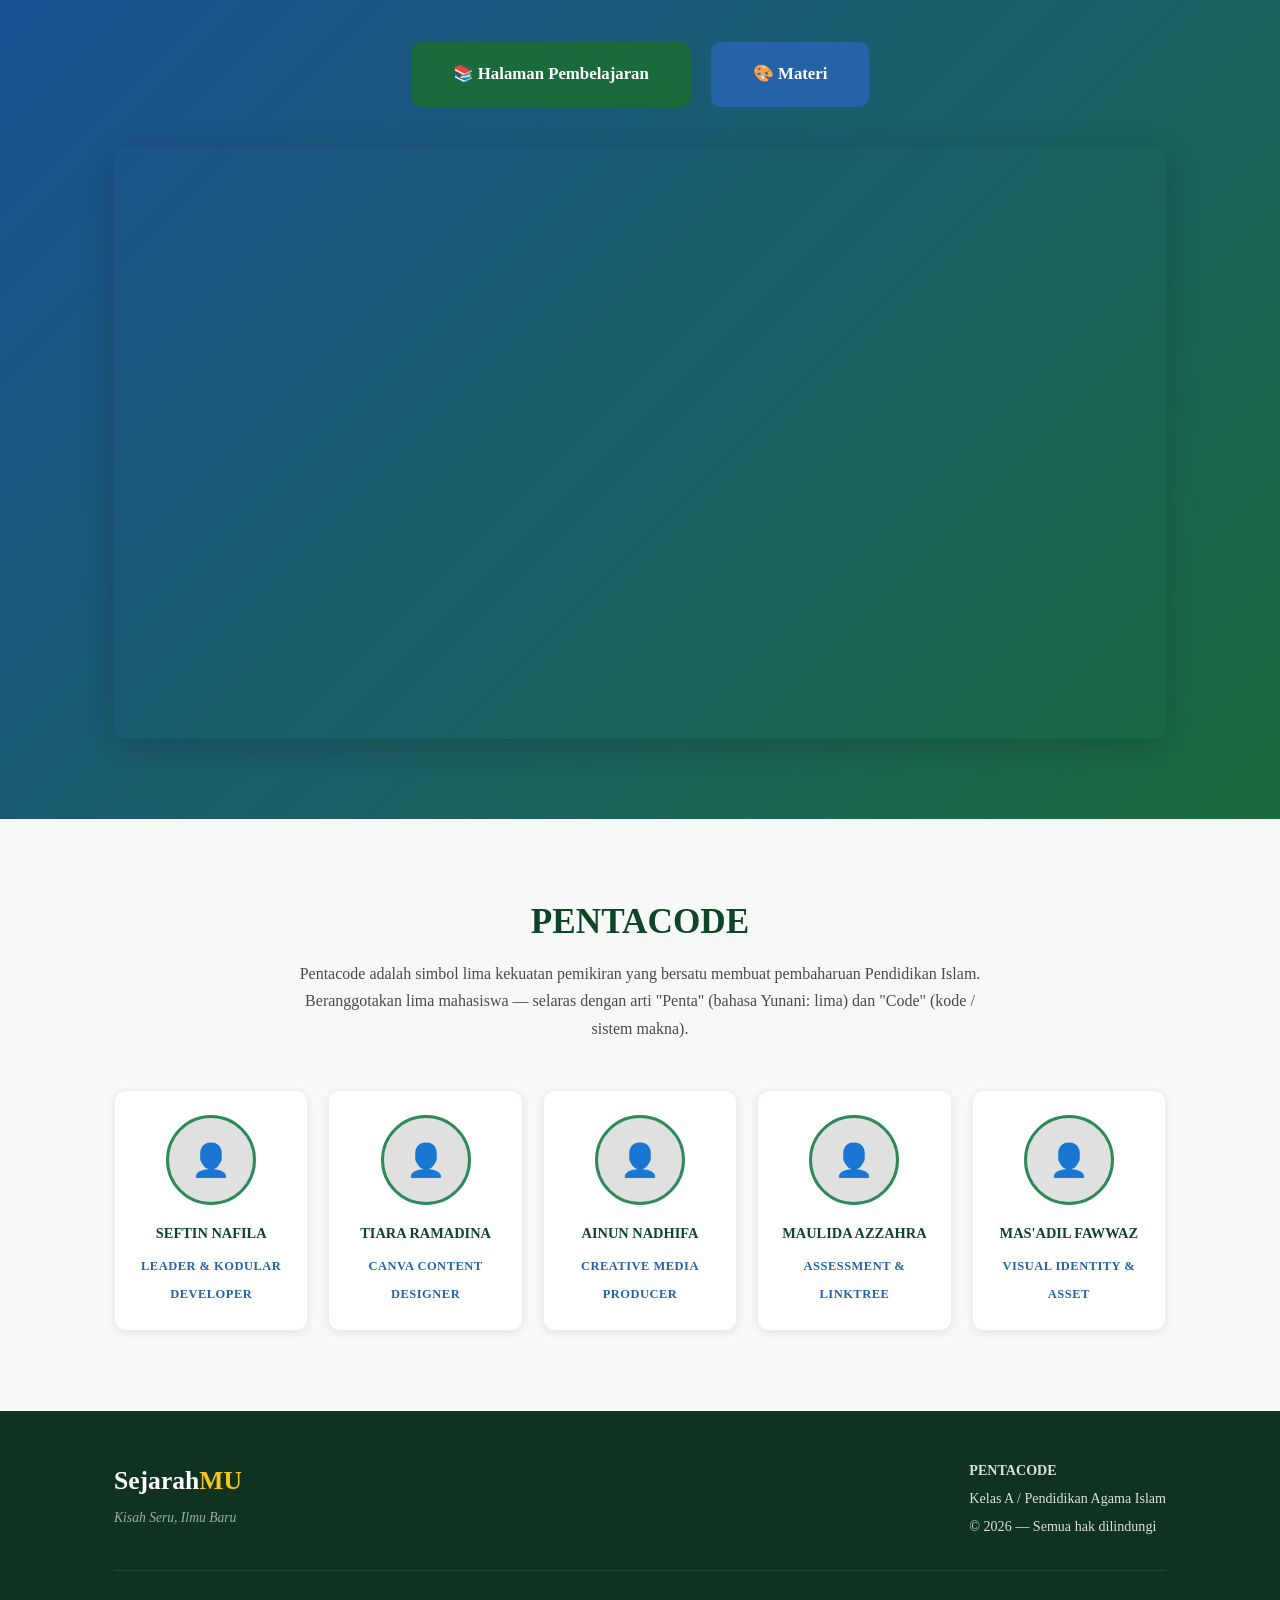
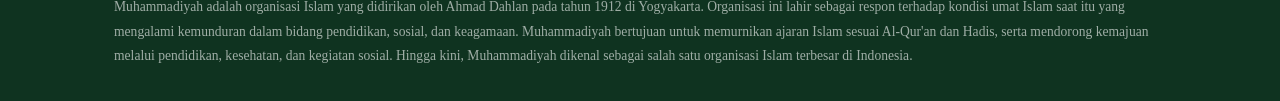
==== commit 0bfd9133: "Add files via upload" ====
--- a/index.html
+++ b/index.html
@@ -413,4 +413,4 @@
   <script src="script.js"></script>
 
 </body>
-</html>
+</html>
--- a/style.css
+++ b/style.css
@@ -1,797 +1,741 @@
-/* ============================================= */
-/* VARIABEL WARNA - Ubah warna di sini saja      */
-/* Mahasiswa cukup mengganti nilai di bawah ini   */
-/* ============================================= */
+/* ============================================================
+   style.css — Sejarah-Mu Landing Page
+   Kelompok: PENTACODE | Kelas A / PAI | 2026
+   ============================================================
+   CATATAN MAHASISWA:
+   Ubah nilai warna di bagian :root di bawah ini untuk
+   mengganti seluruh tampilan warna website secara mudah!
+   ============================================================ */
+
+/* ===== VARIABEL WARNA (mudah diganti) ===== */
 :root {
-    /* Warna Utama / Primary */
-    --primary: #2d6a4f;
-    --primary-light: #40916c;
-    --primary-dark: #1b4332;
-
-    /* Warna Sekunder / Secondary */
-    --secondary: #5c7a99;
-    --secondary-light: #7a99b5;
-
-    /* Warna Aksen */
-    --accent: #f7c948;
-    --accent-light: #fce588;
-
-    /* Warna Background Utama */
-    --bg-main: #f0f7f4;
-    --bg-hero: linear-gradient(135deg, #1b4332 0%, #2d6a4f 50%, #40916c 100%);
-    --bg-footer: #1b4332;
-
-    /* Warna Background Section / Card */
-    --bg-section: #ffffff;
-    --bg-card: #ffffff;
-
-    /* Warna Teks */
-    --text-primary: #ffffff;
-    --text-secondary: #1a1a2e;
-    --text-muted: #555555;
-
-    /* Warna Tambahan */
-    --border-color: #e0e0e0;
-    --shadow-color: rgba(0, 0, 0, 0.08);
-    --shadow-hover: rgba(0, 0, 0, 0.15);
-    --radius: 12px;
-    --radius-sm: 8px;
-    --max-width: 1100px;
-    --transition: 0.3s ease;
-}
-
-/* ============================================= */
-/* RESET & BASE - Mengatur ulas style bawaan     */
-/* ============================================= */
-* {
-    margin: 0;
-    padding: 0;
-    box-sizing: border-box;
+  /* Warna utama: dipakai untuk navbar, hero background */
+  --primary:        #1a6b3c;     /* Hijau tua Muhammadiyah */
+  --primary-light:  #2e8b57;     /* Hijau lebih terang */
+  --primary-dark:   #0f4527;     /* Hijau gelap */
+
+  /* Warna sekunder: dipakai untuk tombol kedua, aksen */
+  --secondary:      #2563a8;     /* Biru sedang */
+  --secondary-light:#3b82f6;     /* Biru terang */
+
+  /* Warna aksen: sorotan, badge, highlight */
+  --accent:         #f5c518;     /* Kuning emas */
+  --accent-dark:    #d4a000;     /* Kuning gelap */
+
+  /* Warna background */
+  --bg-main:        #f7f9f7;     /* Putih kehijauan untuk background utama */
+  --bg-section-alt: #eaf4ee;     /* Hijau sangat muda untuk section selang-seling */
+  --bg-card:        #ffffff;     /* Putih untuk card */
+  --bg-hero:        #1a6b3c;     /* Sama dengan primary untuk hero */
+  --bg-akses:       #1a4fa0;     /* Biru untuk section akses */
+  --bg-footer:      #0f3320;     /* Hijau sangat gelap untuk footer */
+
+  /* Warna teks */
+  --text-utama:     #1a1a1a;     /* Hitam untuk teks isi */
+  --text-sekunder:  #4a4a4a;     /* Abu gelap untuk sub-teks */
+  --text-putih:     #ffffff;     /* Putih untuk teks di atas background gelap */
+  --text-aksen:     #f5c518;     /* Kuning untuk teks aksen di hero */
+
+  /* Border & shadow */
+  --border-radius:  12px;
+  --shadow-sm:      0 2px 8px rgba(0,0,0,0.08);
+  --shadow-md:      0 4px 20px rgba(0,0,0,0.12);
+  --shadow-lg:      0 8px 32px rgba(0,0,0,0.16);
+
+  /* Transisi umum */
+  --transition:     all 0.3s ease;
+
+  /* Lebar maksimum konten */
+  --max-width:      1100px;
+}
+
+/* ===== RESET DASAR ===== */
+*, *::before, *::after {
+  box-sizing: border-box;
+  margin: 0;
+  padding: 0;
 }
 
 html {
-    scroll-behavior: smooth;
-    scroll-padding-top: 70px; /* Agar anchor tidak tertutup navbar */
+  scroll-behavior: smooth; /* Smooth scroll antar section */
 }
 
 body {
-    font-family: -apple-system, BlinkMacSystemFont, 'Segoe UI', Roboto, 'Helvetica Neue', Arial, sans-serif;
-    background-color: var(--bg-main);
-    color: var(--text-secondary);
-    line-height: 1.7;
-    -webkit-font-smoothing: antialiased;
-}
-
-img {
-    max-width: 100%;
-    display: block;
-}
-
-a {
-    text-decoration: none;
-    color: inherit;
-    transition: color var(--transition);
-}
-
-ul, ol {
-    list-style: none;
-}
-
-/* ============================================= */
-/* CONTAINER - Pembatas lebar konten             */
-/* ============================================= */
+  font-family: Georgia, 'Times New Roman', serif;
+  background-color: var(--bg-main);
+  color: var(--text-utama);
+  line-height: 1.7;
+  font-size: 16px;
+}
+
+/* ===== UTILITAS UMUM ===== */
 .container {
-    max-width: var(--max-width);
-    margin: 0 auto;
-    padding: 0 24px;
-}
-
-/* ============================================= */
-/* NAVBAR - Menu navigasi atas                    */
-/* ============================================= */
+  max-width: var(--max-width);
+  margin: 0 auto;
+  padding: 0 24px;
+}
+
+/* Judul section */
+.section-header {
+  text-align: center;
+  margin-bottom: 48px;
+}
+
+.section-header h2 {
+  font-size: clamp(1.5rem, 3vw, 2.2rem);
+  font-weight: 700;
+  color: var(--primary-dark);
+  margin-bottom: 16px;
+  line-height: 1.3;
+}
+
+.section-sub {
+  font-size: 1rem;
+  color: var(--text-sekunder);
+  max-width: 700px;
+  margin: 0 auto;
+}
+
+/* Padding section */
+.section {
+  padding: 80px 0;
+  background-color: var(--bg-main);
+}
+
+/* Section dengan warna bergantian */
+.section-alt {
+  background-color: var(--bg-section-alt);
+}
+
+/* ===== TOMBOL ===== */
+.btn {
+  display: inline-block;
+  padding: 12px 28px;
+  border-radius: 8px;
+  font-size: 0.95rem;
+  font-weight: 600;
+  text-decoration: none;
+  cursor: pointer;
+  transition: var(--transition);
+  border: 2px solid transparent;
+}
+
+/* Tombol utama: hijau */
+.btn-primary {
+  background-color: var(--primary);
+  color: var(--text-putih);
+  border-color: var(--primary);
+}
+.btn-primary:hover {
+  background-color: var(--primary-dark);
+  border-color: var(--primary-dark);
+  transform: translateY(-2px);
+  box-shadow: var(--shadow-md);
+}
+
+/* Tombol outline: transparan dengan border */
+.btn-outline {
+  background-color: transparent;
+  color: var(--text-putih);
+  border-color: var(--text-putih);
+}
+.btn-outline:hover {
+  background-color: var(--text-putih);
+  color: var(--primary);
+  transform: translateY(-2px);
+}
+
+/* Tombol sekunder: biru */
+.btn-secondary {
+  background-color: var(--secondary);
+  color: var(--text-putih);
+  border-color: var(--secondary);
+}
+.btn-secondary:hover {
+  background-color: #1a4fa0;
+  transform: translateY(-2px);
+  box-shadow: var(--shadow-md);
+}
+
+/* Tombol besar untuk section akses */
+.btn-large {
+  padding: 16px 40px;
+  font-size: 1.05rem;
+  border-radius: 10px;
+}
+
+/* ===== NAVBAR ===== */
 .navbar {
-    position: fixed;
-    top: 0;
+  position: fixed;          /* Selalu di atas layar */
+  top: 0;
+  left: 0;
+  width: 100%;
+  z-index: 999;
+  background-color: var(--primary-dark);
+  box-shadow: var(--shadow-sm);
+  transition: var(--transition);
+}
+
+.nav-container {
+  max-width: var(--max-width);
+  margin: 0 auto;
+  padding: 0 24px;
+  height: 64px;
+  display: flex;
+  align-items: center;
+  justify-content: space-between;
+}
+
+/* Logo di navbar */
+.nav-logo {
+  font-size: 1.4rem;
+  font-weight: 700;
+  color: var(--text-putih);
+  text-decoration: none;
+  letter-spacing: 0.5px;
+}
+.nav-logo span {
+  color: var(--accent);
+}
+
+/* Menu navigasi */
+.nav-menu {
+  list-style: none;
+  display: flex;
+  gap: 8px;
+}
+
+.nav-link {
+  color: rgba(255,255,255,0.85);
+  text-decoration: none;
+  padding: 8px 14px;
+  border-radius: 6px;
+  font-size: 0.9rem;
+  font-weight: 500;
+  transition: var(--transition);
+}
+.nav-link:hover {
+  color: var(--accent);
+  background-color: rgba(255,255,255,0.08);
+}
+
+/* Hamburger button — hanya muncul di mobile */
+.hamburger {
+  display: none;
+  flex-direction: column;
+  gap: 5px;
+  background: none;
+  border: none;
+  cursor: pointer;
+  padding: 4px;
+}
+.hamburger span {
+  display: block;
+  width: 26px;
+  height: 3px;
+  background-color: var(--text-putih);
+  border-radius: 3px;
+  transition: var(--transition);
+}
+
+/* Animasi hamburger saat aktif */
+.hamburger.active span:nth-child(1) { transform: rotate(45deg) translate(5px, 6px); }
+.hamburger.active span:nth-child(2) { opacity: 0; }
+.hamburger.active span:nth-child(3) { transform: rotate(-45deg) translate(5px, -6px); }
+
+/* ===== HERO SECTION ===== */
+.hero {
+  background-color: var(--bg-hero);
+  padding: 140px 0 60px; /* Atas lebih besar karena ada navbar fixed */
+  position: relative;
+  overflow: hidden;
+}
+
+/* Dekorasi lingkaran di background hero */
+.hero::before {
+  content: '';
+  position: absolute;
+  top: -80px;
+  right: -80px;
+  width: 350px;
+  height: 350px;
+  border-radius: 50%;
+  background: rgba(255,255,255,0.05);
+  pointer-events: none;
+}
+
+/* Layout 2 kolom di hero */
+.hero-grid {
+  display: grid;
+  grid-template-columns: 1fr 1fr;
+  gap: 48px;
+  align-items: center;
+}
+
+/* Teks hero */
+.hero-text {
+  color: var(--text-putih);
+}
+
+/* Badge kecil di atas judul */
+.badge {
+  display: inline-block;
+  background-color: rgba(245,197,24,0.2);
+  color: var(--accent);
+  border: 1px solid var(--accent);
+  padding: 4px 14px;
+  border-radius: 100px;
+  font-size: 0.8rem;
+  font-weight: 600;
+  margin-bottom: 16px;
+  letter-spacing: 0.5px;
+}
+
+/* Judul besar */
+.hero-text h1 {
+  font-size: clamp(2.5rem, 5vw, 4rem);
+  font-weight: 800;
+  line-height: 1.1;
+  margin-bottom: 8px;
+  color: var(--text-putih);
+}
+
+.accent {
+  color: var(--accent);
+}
+
+/* Tagline */
+.tagline {
+  font-size: 1.2rem;
+  color: rgba(255,255,255,0.8);
+  margin-bottom: 20px;
+  font-style: italic;
+}
+
+/* Deskripsi singkat di hero */
+.hero-desc {
+  font-size: 1rem;
+  color: rgba(255,255,255,0.85);
+  margin-bottom: 32px;
+  max-width: 480px;
+}
+
+/* Tombol di hero */
+.hero-buttons {
+  display: flex;
+  gap: 16px;
+  flex-wrap: wrap;
+}
+
+/* Gambar mockup di hero */
+.hero-image {
+  position: relative;
+}
+
+.mockup-img {
+  width: 100%;
+  max-height: 420px;
+  object-fit: cover;
+  border-radius: var(--border-radius);
+  box-shadow: var(--shadow-lg);
+}
+
+/* Gelombang dekoratif bawah hero */
+.hero-wave {
+  position: absolute;
+  bottom: -1px;
+  left: 0;
+  width: 100%;
+  line-height: 0;
+}
+.hero-wave svg {
+  width: 100%;
+  height: 60px;
+}
+
+/* ===== CARD UMUM ===== */
+.card {
+  background-color: var(--bg-card);
+  border-radius: var(--border-radius);
+  padding: 28px;
+  box-shadow: var(--shadow-sm);
+  transition: var(--transition);
+  border: 1px solid rgba(0,0,0,0.06);
+}
+.card:hover {
+  transform: translateY(-4px);
+  box-shadow: var(--shadow-md);
+}
+
+/* ===== 3 CARD MASALAH ===== */
+.cards-3 {
+  display: grid;
+  grid-template-columns: repeat(3, 1fr);
+  gap: 24px;
+  margin-bottom: 32px;
+}
+
+.card-masalah .card-icon {
+  font-size: 2.4rem;
+  margin-bottom: 16px;
+}
+.card-masalah h3 {
+  font-size: 1.05rem;
+  font-weight: 700;
+  color: var(--primary-dark);
+  margin-bottom: 10px;
+}
+.card-masalah p {
+  font-size: 0.92rem;
+  color: var(--text-sekunder);
+}
+
+/* Badge target pengguna */
+.target-badge {
+  text-align: center;
+  padding: 14px 24px;
+  background-color: var(--bg-section-alt);
+  border-radius: 8px;
+  color: var(--primary-dark);
+  font-size: 0.95rem;
+  border-left: 4px solid var(--primary);
+}
+
+/* ===== SOLUSI ===== */
+.solusi-grid {
+  display: grid;
+  grid-template-columns: 1fr 1fr;
+  gap: 48px;
+  align-items: start;
+}
+
+/* Gambar solusi */
+.solusi-image {
+  position: relative;
+  border-radius: var(--border-radius);
+  overflow: hidden;
+  box-shadow: var(--shadow-md);
+}
+.solusi-image img {
+  width: 100%;
+  object-fit: cover;
+  display: block;
+  border-radius: var(--border-radius);
+  max-height: 380px;
+}
+
+/* Cara kerja (daftar bernomor) */
+.solusi-content h3 {
+  font-size: 1.1rem;
+  font-weight: 700;
+  color: var(--primary-dark);
+  margin-bottom: 12px;
+  margin-top: 24px;
+}
+.solusi-content h3:first-child { margin-top: 0; }
+
+.cara-kerja {
+  padding-left: 20px;
+  color: var(--text-sekunder);
+  font-size: 0.95rem;
+}
+.cara-kerja li {
+  margin-bottom: 8px;
+}
+
+/* Manfaat list */
+.manfaat-list { display: flex; flex-direction: column; gap: 12px; }
+.manfaat-item {
+  display: flex;
+  gap: 12px;
+  align-items: flex-start;
+}
+.manfaat-icon { font-size: 1.1rem; flex-shrink: 0; margin-top: 2px; }
+.manfaat-item p { font-size: 0.92rem; color: var(--text-sekunder); }
+
+/* ===== 4 CARD FITUR ===== */
+.cards-4 {
+  display: grid;
+  grid-template-columns: repeat(4, 1fr);
+  gap: 20px;
+}
+
+.card-fitur { text-align: center; }
+
+.fitur-icon {
+  font-size: 2.6rem;
+  margin-bottom: 14px;
+  display: block;
+}
+.card-fitur h3 {
+  font-size: 1rem;
+  font-weight: 700;
+  color: var(--primary-dark);
+  margin-bottom: 10px;
+}
+.card-fitur p {
+  font-size: 0.88rem;
+  color: var(--text-sekunder);
+}
+
+/* ===== AKSES PRODUK ===== */
+.section-akses {
+  background: linear-gradient(135deg, var(--bg-akses), var(--primary));
+  color: var(--text-putih);
+}
+
+.section-akses .section-header h2 {
+  color: var(--text-putih);
+}
+.section-akses .section-sub {
+  color: rgba(255,255,255,0.85);
+}
+
+/* Tombol akses berdampingan */
+.akses-buttons {
+  display: flex;
+  gap: 20px;
+  justify-content: center;
+  flex-wrap: wrap;
+  margin-bottom: 40px;
+}
+
+/* Embed Canva */
+.canva-embed {
+  position: relative;
+  width: 100%;
+  padding-top: 56.25%;  /* 16:9 */
+  border-radius: var(--border-radius);
+  overflow: hidden;
+  box-shadow: var(--shadow-lg);
+}
+.canva-embed iframe {
+  position: absolute;
+  top: 0; left: 0;
+  width: 100%; height: 100%;
+  border: none;
+}
+
+/* ===== TIM ===== */
+/* 5 kartu tim dalam 1 baris di desktop, wrap di mobile */
+.tim-grid {
+  display: grid;
+  grid-template-columns: repeat(5, 1fr);
+  gap: 20px;
+}
+
+.card-tim {
+  text-align: center;
+  padding: 24px 16px;
+}
+
+/* Wrapper foto bulat */
+.foto-wrapper {
+  width: 90px;
+  height: 90px;
+  border-radius: 50%;
+  overflow: hidden;
+  margin: 0 auto 16px;
+  background-color: #e0e0e0;
+  display: flex;
+  align-items: center;
+  justify-content: center;
+  border: 3px solid var(--primary-light);
+}
+.foto-wrapper img {
+  width: 100%;
+  height: 100%;
+  object-fit: cover;  /* Foto tidak terdistorsi */
+}
+
+/* Fallback foto */
+.foto-fallback {
+  font-size: 2rem;
+  display: none;
+  align-items: center;
+  justify-content: center;
+  width: 100%;
+  height: 100%;
+}
+
+.card-tim h3 {
+  font-size: 0.9rem;
+  font-weight: 700;
+  color: var(--primary-dark);
+  margin-bottom: 6px;
+}
+.peran {
+  font-size: 0.78rem;
+  color: var(--secondary);
+  font-weight: 600;
+  text-transform: uppercase;
+  letter-spacing: 0.5px;
+}
+
+/* ===== FOOTER ===== */
+.footer {
+  background-color: var(--bg-footer);
+  color: rgba(255,255,255,0.85);
+  padding: 48px 0 32px;
+}
+
+.footer-top {
+  display: flex;
+  justify-content: space-between;
+  align-items: flex-start;
+  gap: 24px;
+  margin-bottom: 28px;
+  flex-wrap: wrap;
+}
+
+.footer-logo {
+  font-size: 1.6rem;
+  font-weight: 800;
+  color: var(--text-putih);
+}
+.footer-logo span {
+  color: var(--accent);
+}
+.footer-tagline {
+  font-size: 0.85rem;
+  color: rgba(255,255,255,0.6);
+  font-style: italic;
+  margin-top: 4px;
+}
+
+.footer-info p {
+  font-size: 0.88rem;
+  margin-bottom: 4px;
+}
+
+/* Deskripsi footer */
+.footer-desc {
+  border-top: 1px solid rgba(255,255,255,0.1);
+  padding-top: 24px;
+}
+.footer-desc p {
+  font-size: 0.85rem;
+  color: rgba(255,255,255,0.6);
+  line-height: 1.8;
+}
+
+/* ===== GAMBAR FALLBACK ===== */
+/* Kotak abu-abu muncul saat gambar gagal */
+.img-error {
+  background-color: #e8e8e8;
+  border-radius: var(--border-radius);
+  min-height: 200px;
+  display: flex;
+  align-items: center;
+  justify-content: center;
+}
+.img-fallback {
+  display: none;
+  color: #888;
+  font-size: 0.9rem;
+  padding: 32px;
+  text-align: center;
+}
+.img-error .img-fallback {
+  display: flex;
+}
+
+/* ===== ANIMASI SCROLL ===== */
+/* Elemen tersembunyi dulu, lalu muncul saat discroll */
+.fade-in {
+  opacity: 0;
+  transform: translateY(28px);
+  transition: opacity 0.6s ease, transform 0.6s ease;
+}
+.fade-in.visible {
+  opacity: 1;
+  transform: translateY(0);
+}
+
+/* Delay animasi */
+.delay-1 { transition-delay: 0.15s; }
+.delay-2 { transition-delay: 0.30s; }
+.delay-3 { transition-delay: 0.45s; }
+
+/* ===== RESPONSIVE: TABLET (≤900px) ===== */
+@media (max-width: 900px) {
+
+  /* Hero jadi 1 kolom */
+  .hero-grid {
+    grid-template-columns: 1fr;
+    text-align: center;
+  }
+  .hero-desc { max-width: 100%; }
+  .hero-buttons { justify-content: center; }
+
+  /* Solusi jadi 1 kolom */
+  .solusi-grid {
+    grid-template-columns: 1fr;
+  }
+
+  /* Card masalah jadi 1 kolom */
+  .cards-3 {
+    grid-template-columns: 1fr;
+  }
+
+  /* Fitur jadi 2 kolom */
+  .cards-4 {
+    grid-template-columns: repeat(2, 1fr);
+  }
+
+  /* Tim jadi 3 kolom */
+  .tim-grid {
+    grid-template-columns: repeat(3, 1fr);
+  }
+}
+
+/* ===== RESPONSIVE: MOBILE (≤600px) ===== */
+@media (max-width: 600px) {
+
+  /* Tampilkan hamburger, sembunyikan menu */
+  .hamburger {
+    display: flex;
+  }
+  .nav-menu {
+    display: none;
+    position: absolute;
+    top: 64px;
     left: 0;
     width: 100%;
-    z-index: 1000;
     background-color: var(--primary-dark);
-    box-shadow: 0 2px 12px var(--shadow-color);
-    transition: background-color var(--transition);
-}
-
-.navbar-inner {
+    flex-direction: column;
+    padding: 12px 0;
+    border-top: 1px solid rgba(255,255,255,0.1);
+  }
+  .nav-menu.open {
     display: flex;
+  }
+  .nav-link {
+    padding: 12px 24px;
+    border-radius: 0;
+  }
+
+  /* Hero padding lebih kecil */
+  .hero { padding: 110px 0 48px; }
+
+  /* Fitur jadi 1 kolom */
+  .cards-4 {
+    grid-template-columns: 1fr;
+  }
+
+  /* Tim jadi 2 kolom */
+  .tim-grid {
+    grid-template-columns: repeat(2, 1fr);
+  }
+
+  /* Tombol akses jadi 1 kolom */
+  .akses-buttons {
+    flex-direction: column;
     align-items: center;
-    justify-content: space-between;
-    height: 64px;
-}
-
-/* Logo/Nama di navbar */
-.navbar-brand {
-    font-size: 1.25rem;
-    font-weight: 700;
-    color: var(--text-primary);
-    letter-spacing: 0.5px;
-}
-
-.navbar-brand:hover {
-    color: var(--accent);
-}
-
-/* Daftar menu navbar */
-.nav-menu {
-    display: flex;
-    gap: 8px;
-}
-
-.nav-menu a {
-    display: block;
-    padding: 8px 16px;
-    color: var(--text-primary);
-    font-size: 0.9rem;
-    font-weight: 500;
-    border-radius: var(--radius-sm);
-    transition: background-color var(--transition), color var(--transition);
-}
-
-.nav-menu a:hover {
-    background-color: rgba(255, 255, 255, 0.15);
-    color: var(--accent);
-}
-
-/* Tombol Hamburger (hanya muncul di mobile) */
-.hamburger {
-    display: none;
+  }
+
+  /* Footer */
+  .footer-top {
     flex-direction: column;
-    gap: 5px;
-    background: none;
-    border: none;
-    cursor: pointer;
-    padding: 8px;
-}
-
-.hamburger span {
-    display: block;
-    width: 24px;
-    height: 2.5px;
-    background-color: var(--text-primary);
-    border-radius: 2px;
-    transition: transform var(--transition), opacity var(--transition);
-}
-
-/* Animasi hamburger saat terbuka */
-.hamburger.active span:nth-child(1) {
-    transform: translateY(7.5px) rotate(45deg);
-}
-
-.hamburger.active span:nth-child(2) {
-    opacity: 0;
-}
-
-.hamburger.active span:nth-child(3) {
-    transform: translateY(-7.5px) rotate(-45deg);
-}
-
-/* ============================================= */
-/* HERO SECTION                                   */
-/* ============================================= */
-.hero {
-    background: var(--bg-hero);
-    padding: 120px 0 80px;
-    color: var(--text-primary);
-    min-height: 90vh;
-    display: flex;
-    align-items: center;
-}
-
-.hero-inner {
-    display: grid;
-    grid-template-columns: 1fr 1fr;
-    gap: 48px;
-    align-items: center;
-}
-
-.hero-text h1 {
-    font-size: 3rem;
-    font-weight: 800;
-    line-height: 1.1;
-    margin-bottom: 12px;
-    letter-spacing: -0.5px;
-}
-
-.hero-tagline {
-    font-size: 1.2rem;
-    color: var(--accent);
-    font-weight: 600;
-    margin-bottom: 20px;
-}
-
-.hero-desc {
-    font-size: 0.95rem;
-    opacity: 0.9;
-    margin-bottom: 32px;
-    line-height: 1.8;
-}
-
-/* Gambar Hero */
-.hero-image {
-    position: relative;
-}
-
-.hero-image img {
-    width: 100%;
-    aspect-ratio: 3 / 4;
-    object-fit: cover;
-    border-radius: var(--radius);
-    box-shadow: 0 20px 60px rgba(0, 0, 0, 0.3);
-}
-
-/* ============================================= */
-/* TOMBOL / BUTTON                                */
-/* ============================================= */
-.btn {
-    display: inline-block;
-    padding: 14px 32px;
-    font-size: 0.95rem;
-    font-weight: 600;
-    border-radius: var(--radius-sm);
-    border: none;
-    cursor: pointer;
-    transition: transform var(--transition), box-shadow var(--transition), background-color var(--transition);
-    text-align: center;
-}
-
-.btn:hover {
-    transform: translateY(-2px);
-    box-shadow: 0 6px 20px var(--shadow-hover);
-}
-
-.btn:active {
-    transform: translateY(0);
-}
-
-.btn-primary {
-    background-color: var(--accent);
-    color: var(--text-secondary);
-}
-
-.btn-primary:hover {
-    background-color: var(--accent-light);
-}
-
-.btn-secondary {
-    background-color: transparent;
-    color: var(--accent);
-    border: 2px solid var(--accent);
-}
-
-.btn-secondary:hover {
-    background-color: var(--accent);
-    color: var(--text-secondary);
-}
-
-.btn-lg {
-    padding: 16px 40px;
-    font-size: 1rem;
-}
-
-/* ============================================= */
-/* SECTION UMUM                                   */
-/* ============================================= */
-.section {
-    padding: 80px 0;
-}
-
-.section-header {
-    text-align: center;
-    max-width: 750px;
-    margin: 0 auto 48px;
-}
-
-.section-header h2 {
-    font-size: 1.8rem;
-    font-weight: 700;
-    color: var(--primary-dark);
-    margin-bottom: 16px;
-    line-height: 1.3;
-}
-
-.section-header p {
-    font-size: 0.95rem;
-    color: var(--text-muted);
-    line-height: 1.8;
-}
-
-/* ============================================= */
-/* CARD UMUM                                      */
-/* ============================================= */
-.card {
-    background-color: var(--bg-card);
-    border-radius: var(--radius);
-    padding: 32px;
-    box-shadow: 0 2px 12px var(--shadow-color);
-    border: 1px solid var(--border-color);
-    transition: transform var(--transition), box-shadow var(--transition);
-}
-
-.card:hover {
-    transform: translateY(-4px);
-    box-shadow: 0 8px 30px var(--shadow-hover);
-}
-
-/* Nomor pada card masalah */
-.card-number {
-    font-size: 2.5rem;
-    font-weight: 800;
-    color: var(--primary);
-    opacity: 0.2;
-    margin-bottom: 12px;
-    line-height: 1;
-}
-
-.card h3 {
-    font-size: 1.15rem;
-    font-weight: 700;
-    color: var(--primary-dark);
-    margin-bottom: 12px;
-}
-
-.card p {
-    font-size: 0.9rem;
-    color: var(--text-muted);
-    line-height: 1.75;
-}
-
-/* ============================================= */
-/* GRID CARD - 3 kolom (masalah)                 */
-/* ============================================= */
-.card-grid-3 {
-    display: grid;
-    grid-template-columns: repeat(3, 1fr);
-    gap: 24px;
-}
-
-/* Target pengguna badge */
-.target-badge {
-    text-align: center;
-    margin-top: 40px;
-    padding: 16px 32px;
-    background-color: var(--accent);
-    border-radius: 50px;
-    display: inline-block;
-    margin-left: 50%;
-    transform: translateX(-50%);
-}
-
-.badge-label {
-    font-weight: 600;
-    color: var(--text-secondary);
-    margin-right: 8px;
-}
-
-.badge-value {
-    font-weight: 700;
-    color: var(--primary-dark);
-    background: rgba(255,255,255,0.6);
-    padding: 4px 16px;
-    border-radius: 50px;
-}
-
-/* ============================================= */
-/* SOLUSI SECTION                                 */
-/* ============================================= */
-.solusi {
-    background-color: var(--bg-section);
-}
-
-.solusi-inner {
-    display: grid;
-    grid-template-columns: 1fr 1fr;
-    gap: 48px;
-    align-items: start;
-}
-
-.solusi-text h2 {
-    font-size: 1.6rem;
-    font-weight: 700;
-    color: var(--primary-dark);
-    margin-bottom: 16px;
-    line-height: 1.35;
-}
-
-.solusi-text > p {
-    font-size: 0.95rem;
-    color: var(--text-muted);
-    margin-bottom: 28px;
-    line-height: 1.8;
-}
-
-.solusi-text h3 {
-    font-size: 1.1rem;
-    font-weight: 700;
-    color: var(--primary);
-    margin-bottom: 12px;
-    margin-top: 24px;
-}
-
-/* List cara kerja (nomor urut) */
-.cara-kerja {
-    list-style: decimal;
-    padding-left: 20px;
-    margin-bottom: 8px;
-}
-
-.cara-kerja li {
-    font-size: 0.9rem;
-    color: var(--text-muted);
-    margin-bottom: 8px;
-    line-height: 1.6;
-}
-
-/* List manfaat (bullet) */
-.manfaat-list {
-    list-style: disc;
-    padding-left: 20px;
-}
-
-.manfaat-list li {
-    font-size: 0.9rem;
-    color: var(--text-muted);
-    margin-bottom: 12px;
-    line-height: 1.7;
-}
-
-/* Gambar Solusi */
-.solusi-image img {
-    width: 100%;
-    aspect-ratio: 4 / 3;
-    object-fit: cover;
-    border-radius: var(--radius);
-    box-shadow: 0 8px 30px var(--shadow-color);
-}
-
-/* ============================================= */
-/* FITUR SECTION - Grid 2x2                       */
-/* ============================================= */
-.card-grid-2 {
-    display: grid;
-    grid-template-columns: repeat(2, 1fr);
-    gap: 24px;
-}
-
-.fitur-card {
-    text-align: center;
-    padding: 40px 28px;
-}
-
-.fitur-icon {
-    font-size: 2.5rem;
-    margin-bottom: 16px;
-}
-
-.fitur-card h3 {
-    font-size: 1.1rem;
-    margin-bottom: 12px;
-}
-
-/* ============================================= */
-/* AKSES SECTION                                  */
-/* ============================================= */
-.akses {
-    background-color: var(--primary);
-    color: var(--text-primary);
-    text-align: center;
-}
-
-.akses-inner {
-    max-width: 700px;
-}
-
-.akses-inner h2 {
-    font-size: 2rem;
-    font-weight: 800;
-    margin-bottom: 16px;
-}
-
-.akses-inner > p {
-    font-size: 0.95rem;
-    opacity: 0.9;
-    margin-bottom: 36px;
-    line-height: 1.8;
-}
-
-/* Tombol akses produk */
-.akses-buttons {
-    display: flex;
-    gap: 16px;
-    justify-content: center;
-    flex-wrap: wrap;
-    margin-bottom: 36px;
-}
-
-/* Wrapper embed Canva */
-.embed-wrapper {
-    margin-top: 20px;
-}
-
-.embed-container {
-    position: relative;
-    width: 100%;
-    height: 0;
-    padding-top: 56.25%; /* Rasio 16:9 */
-    border-radius: var(--radius);
-    overflow: hidden;
-    box-shadow: 0 4px 20px rgba(0, 0, 0, 0.2);
-}
-
-.embed-container iframe {
-    position: absolute;
-    top: 0;
-    left: 0;
-    width: 100%;
-    height: 100%;
-    border: none;
-}
-
-.embed-credit {
-    margin-top: 12px;
-    font-size: 0.8rem;
-    opacity: 0.7;
-}
-
-.embed-credit a {
-    color: var(--accent);
-    text-decoration: underline;
-}
-
-/* ============================================= */
-/* TIM SECTION                                    */
-/* ============================================= */
-.tim {
-    background-color: var(--bg-section);
-}
-
-.tim-grid {
-    display: grid;
-    grid-template-columns: repeat(5, 1fr);
-    gap: 20px;
-}
-
-.tim-card {
-    text-align: center;
-    padding: 28px 16px;
-}
-
-/* Foto profil bulat */
-.tim-photo {
-    width: 100px;
-    height: 100px;
-    margin: 0 auto 16px;
-    border-radius: 50%;
-    overflow: hidden;
-    border: 3px solid var(--primary-light);
-    background-color: #e0e0e0;
-}
-
-.tim-card h3 {
-    font-size: 0.95rem;
-    font-weight: 700;
-    color: var(--primary-dark);
-    margin-bottom: 6px;
-}
-
-.tim-role {
-    font-size: 0.75rem;
-    color: var(--secondary);
-    font-weight: 600;
-    text-transform: uppercase;
-    letter-spacing: 0.3px;
-}
-
-/* ============================================= */
-/* FOOTER                                         */
-/* ============================================= */
-.footer {
-    background-color: var(--bg-footer);
-    color: var(--text-primary);
-    padding: 48px 0 32px;
-}
-
-.footer-top {
-    text-align: center;
-    margin-bottom: 32px;
-    padding-bottom: 24px;
-    border-bottom: 1px solid rgba(255, 255, 255, 0.15);
-}
-
-.footer-top h3 {
-    font-size: 1.4rem;
-    font-weight: 700;
-    margin-bottom: 4px;
-}
-
-.footer-top p {
-    font-size: 0.9rem;
-    opacity: 0.8;
-}
-
-.footer-bottom {
-    text-align: center;
-}
-
-.footer-bottom p {
-    font-size: 0.8rem;
-    opacity: 0.6;
-    line-height: 1.8;
-    max-width: 800px;
-    margin: 0 auto;
-}
-
-/* ============================================= */
-/* UTILITY CLASS - Gambar                         */
-/* ============================================= */
-.img-cover {
-    width: 100%;
-    height: 100%;
-    object-fit: cover;
-}
-
-.img-circle {
-    width: 100%;
-    height: 100%;
-    object-fit: cover;
-}
-
-/* Fallback gambar gagal dimuat */
-.img-fallback {
-    width: 100%;
-    height: 100%;
-    display: flex;
-    align-items: center;
-    justify-content: center;
-    background-color: #d1d5db;
-    color: #6b7280;
-    font-size: 0.8rem;
-    text-align: center;
-    padding: 8px;
-}
-
-/* ============================================= */
-/* ANIMASI SCROLL - Elemen muncul saat di-scroll */
-/* ============================================= */
-.anim-fade {
-    opacity: 0;
-    transform: translateY(30px);
-    transition: opacity 0.6s ease, transform 0.6s ease;
-}
-
-.anim-fade.visible {
-    opacity: 1;
-    transform: translateY(0);
-}
-
-/* ============================================= */
-/* RESPONSIVE - TABLET (max-width: 900px)         */
-/* ============================================= */
-@media (max-width: 900px) {
-    .hero-inner {
-        grid-template-columns: 1fr;
-        gap: 32px;
-    }
-
-    .hero {
-        padding: 100px 0 60px;
-        min-height: auto;
-    }
-
-    .hero-text h1 {
-        font-size: 2.2rem;
-    }
-
-    .hero-image img {
-        aspect-ratio: 16 / 9;
-        max-height: 350px;
-    }
-
-    .solusi-inner {
-        grid-template-columns: 1fr;
-        gap: 32px;
-    }
-
-    .card-grid-3 {
-        grid-template-columns: 1fr;
-    }
-
-    .card-grid-2 {
-        grid-template-columns: 1fr;
-    }
-
-    .tim-grid {
-        grid-template-columns: repeat(3, 1fr);
-        gap: 16px;
-    }
-
-    .section {
-        padding: 60px 0;
-    }
-}
-
-/* ============================================= */
-/* RESPONSIVE - MOBILE (max-width: 640px)         */
-/* ============================================= */
-@media (max-width: 640px) {
-    /* Tampilkan hamburger, sembunyikan menu */
-    .hamburger {
-        display: flex;
-    }
-
-    .nav-menu {
-        display: none;
-        flex-direction: column;
-        position: absolute;
-        top: 64px;
-        left: 0;
-        width: 100%;
-        background-color: var(--primary-dark);
-        padding: 16px 24px;
-        gap: 4px;
-        box-shadow: 0 8px 24px var(--shadow-color);
-    }
-
-    .nav-menu.open {
-        display: flex;
-    }
-
-    .nav-menu a {
-        padding: 12px 16px;
-        border-radius: var(--radius-sm);
-    }
-
-    .hero-text h1 {
-        font-size: 1.8rem;
-    }
-
-    .hero-tagline {
-        font-size: 1rem;
-    }
-
-    .section-header h2 {
-        font-size: 1.4rem;
-    }
-
-    .tim-grid {
-        grid-template-columns: repeat(2, 1fr);
-        gap: 12px;
-    }
-
-    .tim-card {
-        padding: 20px 12px;
-    }
-
-    .tim-photo {
-        width: 80px;
-        height: 80px;
-    }
-
-    .akses-buttons {
-        flex-direction: column;
-        align-items: center;
-    }
-
-    .btn-lg {
-        width: 100%;
-        max-width: 300px;
-    }
-
-    .target-badge {
-        display: block;
-        margin-left: 0;
-        transform: none;
-        padding: 12px 20px;
-    }
-
-    .footer-bottom p {
-        font-size: 0.75rem;
-    }
+  }
 }
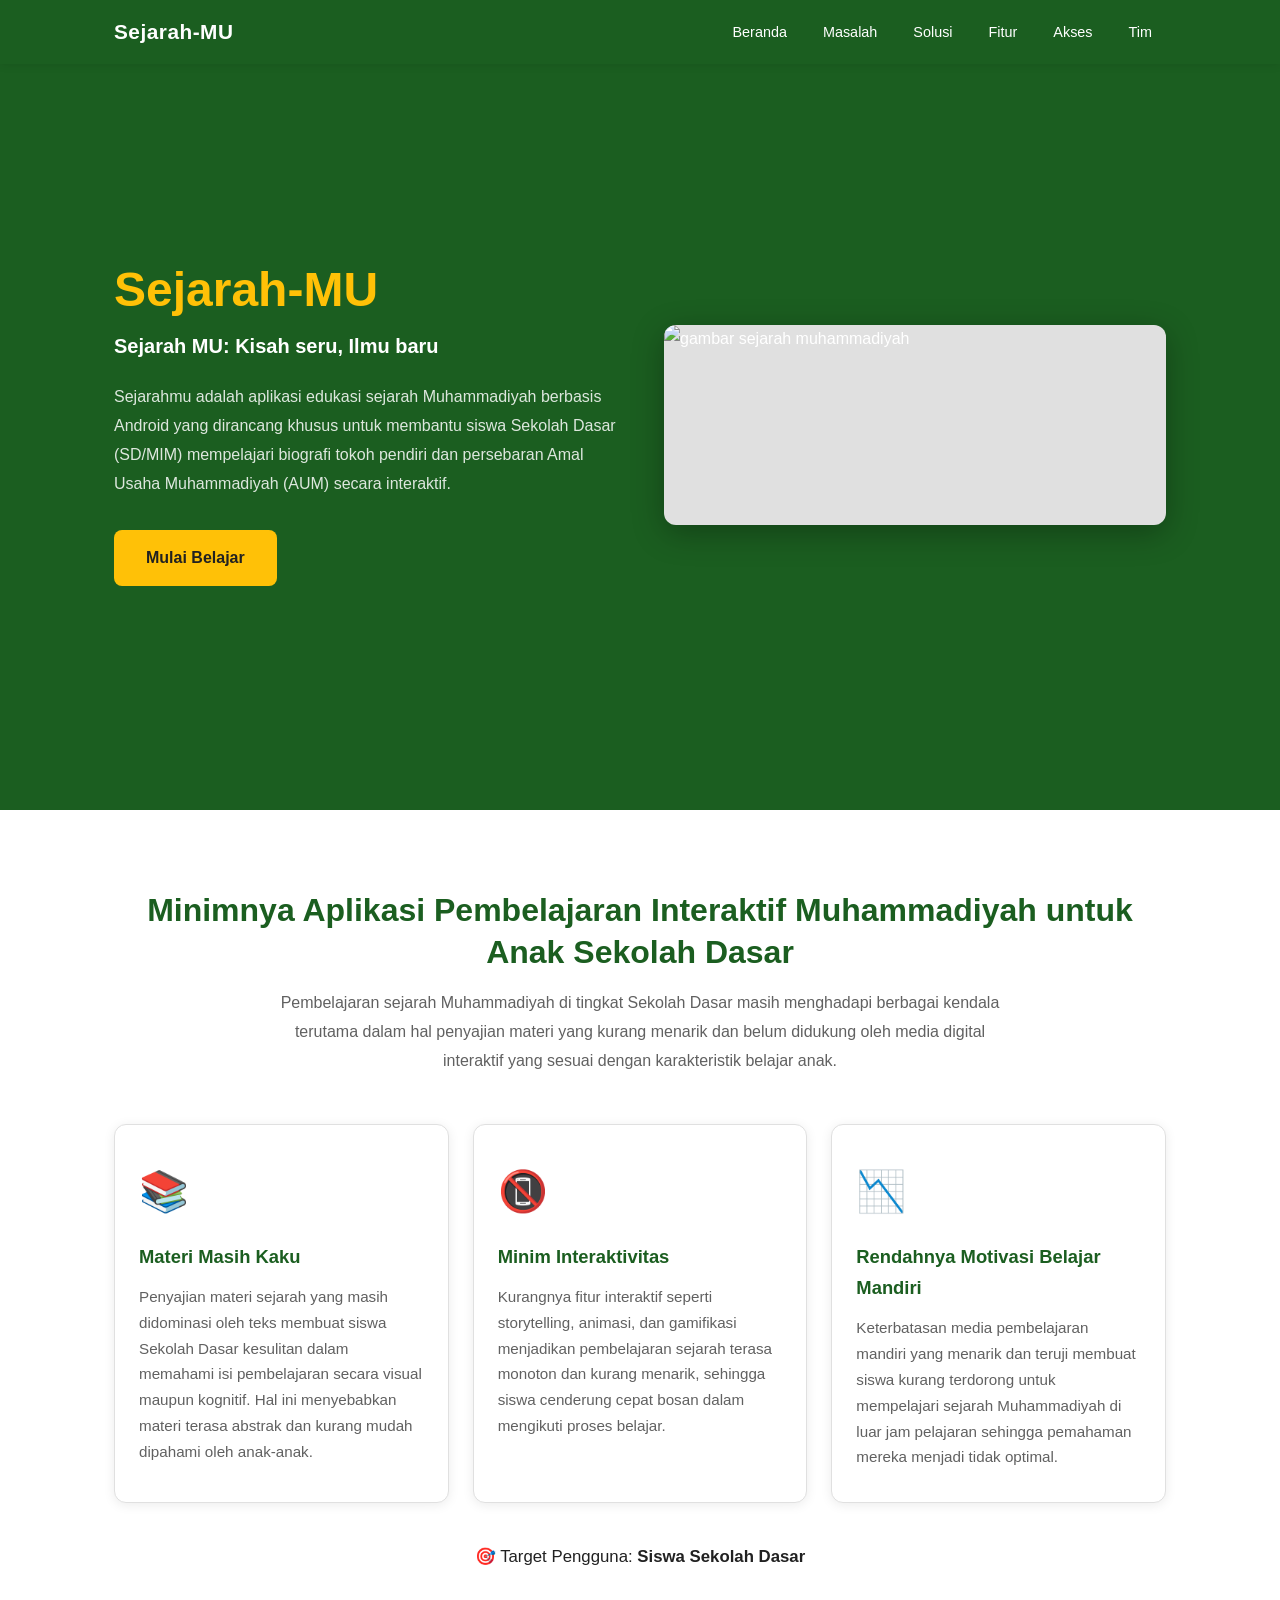
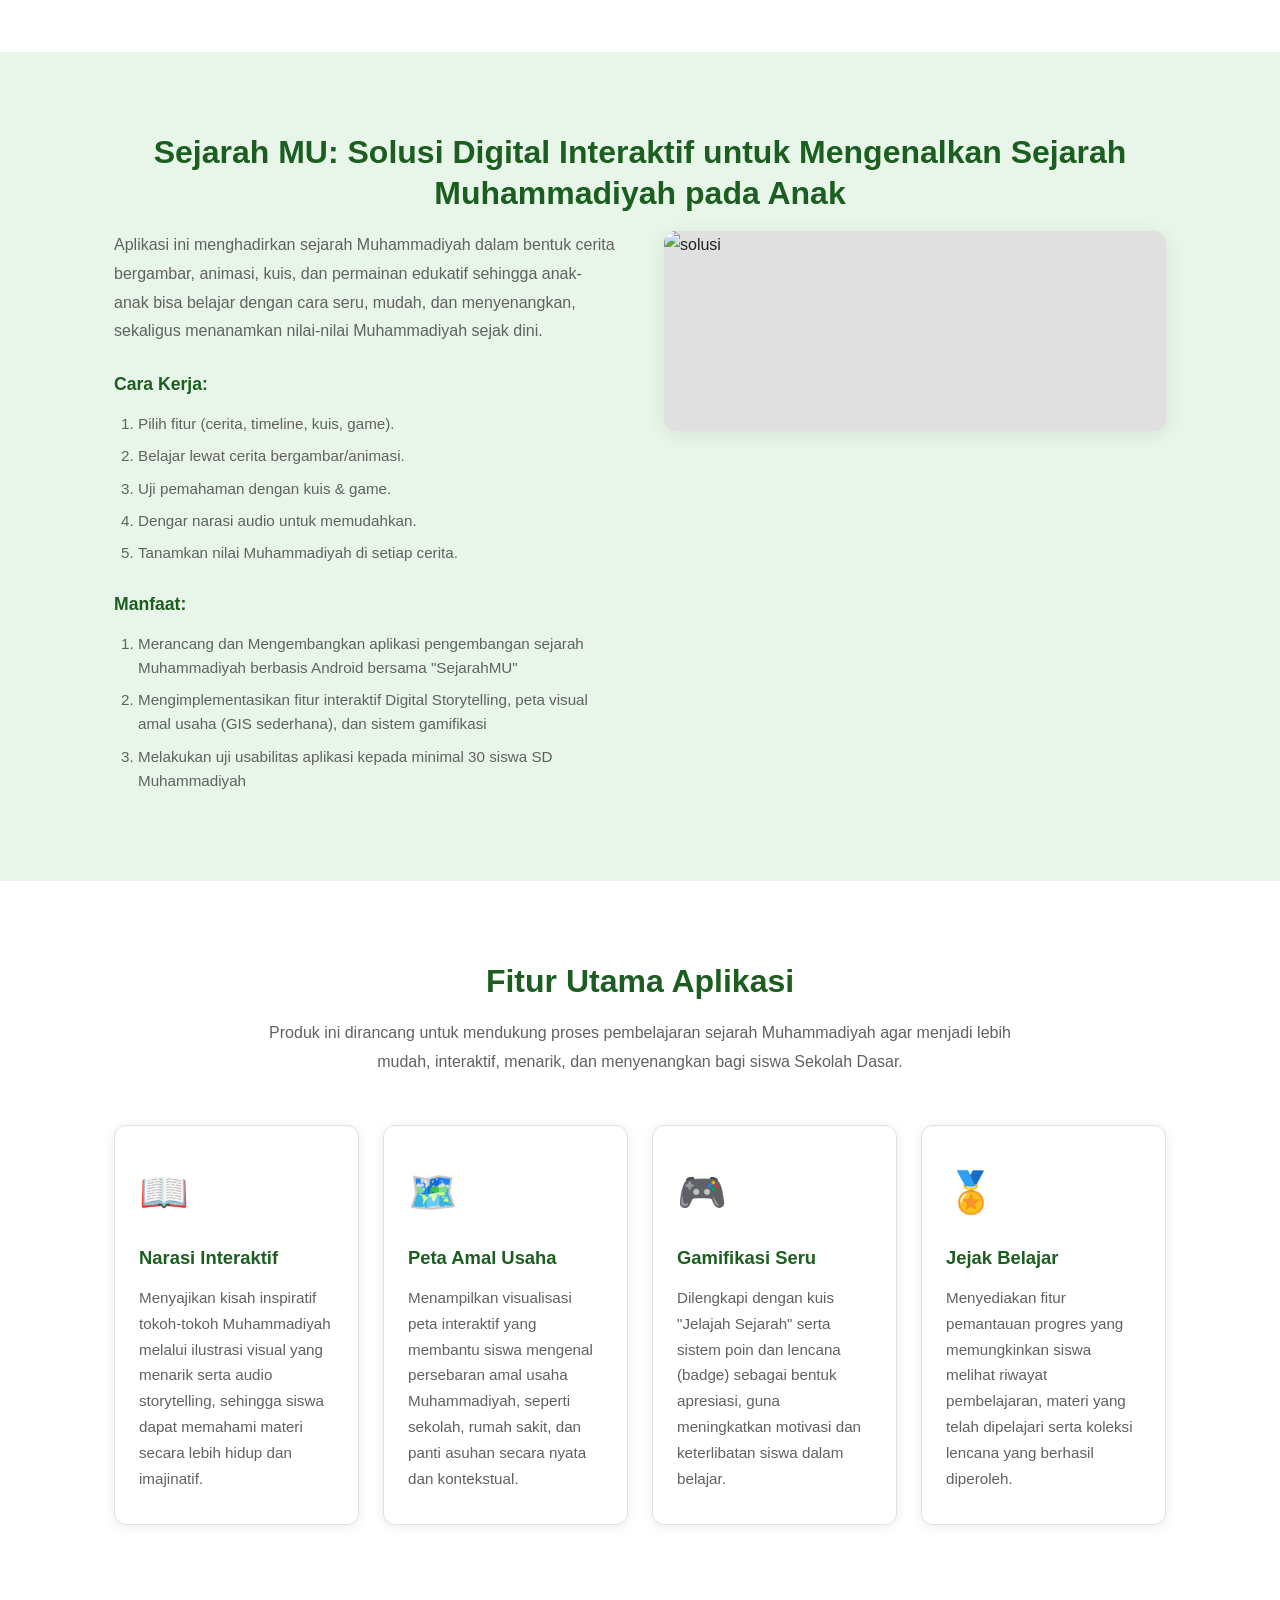
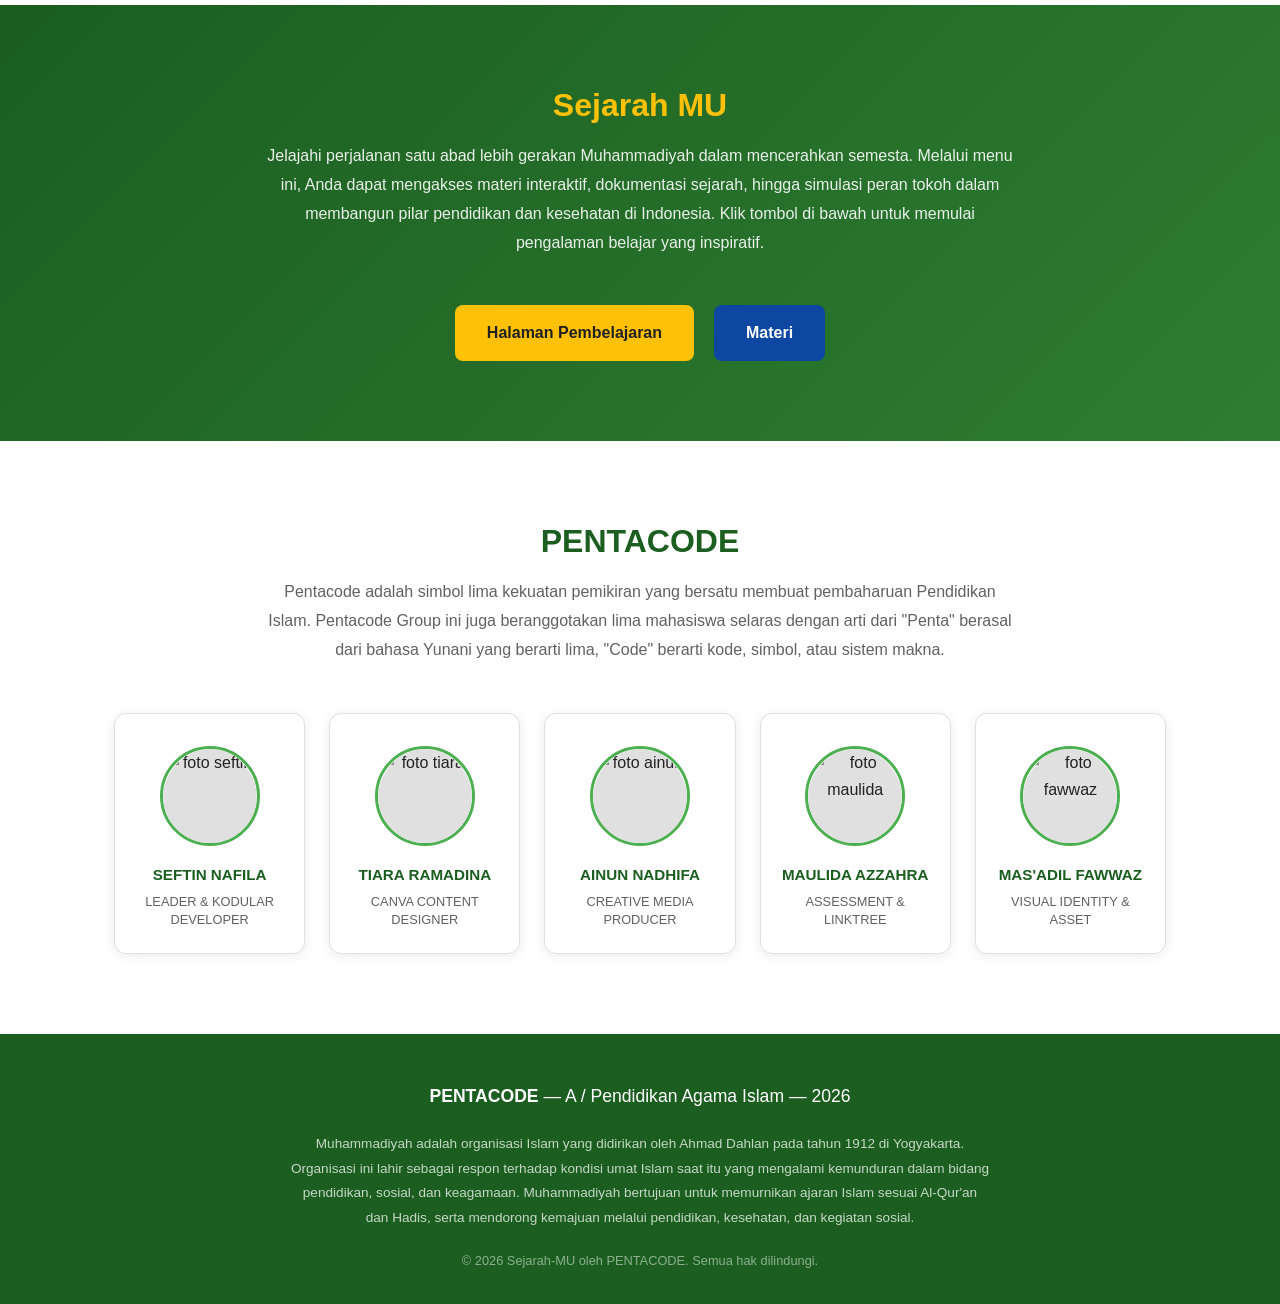
==== commit 50d4e587: "Add files via upload" ====
--- a/index.html
+++ b/index.html
@@ -1,416 +1,293 @@
 <!DOCTYPE html>
 <html lang="id">
 <head>
-  <meta charset="UTF-8" />
-  <meta name="viewport" content="width=device-width, initial-scale=1.0" />
-  <title>Sejarah-Mu | Kisah Seru, Ilmu Baru</title>
-  <link rel="stylesheet" href="style.css" />
+  <meta charset="UTF-8">
+  <meta name="viewport" content="width=device-width, initial-scale=1.0">
+  <title>Sejarah-MU | Aplikasi Pembelajaran Sejarah Muhammadiyah</title>
+  <link rel="stylesheet" href="style.css">
 </head>
 <body>
 
-  <!-- ===== NAVBAR ===== -->
+  <!-- ===================== NAVBAR ===================== -->
   <nav class="navbar" id="navbar">
-    <div class="nav-container">
+    <div class="navbar-container">
       <!-- Logo / Nama Produk -->
-      <a href="#hero" class="nav-logo">Sejarah<span>MU</span></a>
-
-      <!-- Tombol hamburger untuk mobile -->
-      <button class="hamburger" id="hamburger" aria-label="Buka menu">
-        <span></span>
-        <span></span>
-        <span></span>
+      <a href="#beranda" class="navbar-logo">Sejarah-MU</a>
+
+      <!-- Tombol Hamburger (hanya muncul di mobile) -->
+      <button class="hamburger" id="hamburger" aria-label="Menu navigasi">
+        <span class="hamburger-line"></span>
+        <span class="hamburger-line"></span>
+        <span class="hamburger-line"></span>
       </button>
 
-      <!-- Menu navigasi -->
-      <ul class="nav-menu" id="nav-menu">
-        <li><a href="#hero"    class="nav-link">Beranda</a></li>
+      <!-- Menu Navigasi -->
+      <ul class="nav-menu" id="navMenu">
+        <li><a href="#beranda" class="nav-link">Beranda</a></li>
         <li><a href="#masalah" class="nav-link">Masalah</a></li>
-        <li><a href="#solusi"  class="nav-link">Solusi</a></li>
-        <li><a href="#fitur"   class="nav-link">Fitur</a></li>
-        <li><a href="#akses"   class="nav-link">Akses</a></li>
-        <li><a href="#tim"     class="nav-link">Tim</a></li>
+        <li><a href="#solusi" class="nav-link">Solusi</a></li>
+        <li><a href="#fitur" class="nav-link">Fitur</a></li>
+        <li><a href="#akses" class="nav-link">Akses</a></li>
+        <li><a href="#tim" class="nav-link">Tim</a></li>
       </ul>
     </div>
   </nav>
 
-  <!-- ===== HERO SECTION ===== -->
-  <section class="hero" id="hero">
-    <div class="container hero-grid">
-
-      <!-- Kolom kiri: teks -->
-      <div class="hero-text fade-in">
-        <span class="badge">Aplikasi Edukasi Android</span>
-        <h1>Sejarah<span class="accent">MU</span></h1>
-        <p class="tagline">Kisah Seru, Ilmu Baru</p>
-        <p class="hero-desc">
-          Sejarahmu adalah aplikasi edukasi sejarah Muhammadiyah berbasis Android
-          yang dirancang khusus untuk membantu siswa Sekolah Dasar mempelajari
-          biografi tokoh pendiri dan persebaran Amal Usaha Muhammadiyah secara interaktif.
+  <!-- ===================== HERO SECTION ===================== -->
+  <section class="hero" id="beranda">
+    <div class="container hero-container">
+      <!-- Kolom Kiri: Teks -->
+      <div class="hero-text">
+        <h1 class="hero-title animasi-muncul">Sejarah-MU</h1>
+        <p class="hero-tagline animasi-muncul">Sejarah MU: Kisah seru, Ilmu baru</p>
+        <p class="hero-desc animasi-muncul">
+          Sejarahmu adalah aplikasi edukasi sejarah Muhammadiyah berbasis Android yang dirancang khusus untuk membantu siswa Sekolah Dasar (SD/MIM) mempelajari biografi tokoh pendiri dan persebaran Amal Usaha Muhammadiyah (AUM) secara interaktif.
         </p>
-        <div class="hero-buttons">
-          <a href="#akses" class="btn btn-primary">Coba Sekarang</a>
-          <a href="#fitur" class="btn btn-outline">Lihat Fitur</a>
-        </div>
-      </div>
-
-      <!-- Kolom kanan: gambar mockup -->
-      <div class="hero-image fade-in delay-1">
-        <img
-          src="https://i.ibb.co.com/jPLcLjZK/Whats-App-Image-2026-05-06-at-17-58-58.jpg"
+        <a href="#akses" class="btn btn-primary animasi-muncul">Mulai Belajar</a>
+      </div>
+      <!-- Kolom Kanan: Gambar -->
+      <div class="hero-image animasi-muncul">
+        <img 
+          src="https://i.ibb.co.com/KjnZk8Yx/Whats-App-Image-2026-05-18-at-10-49-27.jpg" 
           alt="gambar sejarah muhammadiyah"
-          class="mockup-img"
-          onerror="this.parentElement.classList.add('img-error'); this.style.display='none';"
-        />
-        <!-- Fallback jika gambar gagal dimuat -->
-        <div class="img-fallback">📱 Gambar belum ditambahkan</div>
-      </div>
-
-    </div>
-
-    <!-- Dekorasi gelombang bawah hero -->
-    <div class="hero-wave">
-      <svg viewBox="0 0 1440 80" xmlns="http://www.w3.org/2000/svg" preserveAspectRatio="none">
-        <path d="M0,40 C360,80 1080,0 1440,40 L1440,80 L0,80 Z" fill="var(--bg-main)"/>
-      </svg>
-    </div>
-  </section>
-
-  <!-- ===== MASALAH SECTION ===== -->
-  <section class="section" id="masalah">
-    <div class="container">
-
-      <div class="section-header fade-in">
-        <h2>Minimnya Aplikasi Pembelajaran Interaktif Muhammadiyah untuk Anak Sekolah Dasar</h2>
-        <p class="section-sub">
-          Pembelajaran sejarah Muhammadiyah di tingkat Sekolah Dasar masih menghadapi berbagai kendala
-          terutama dalam hal penyajian materi yang kurang menarik dan belum didukung oleh media digital
-          interaktif yang sesuai dengan karakteristik belajar anak.
-        </p>
-      </div>
-
-      <!-- 3 Card masalah -->
-      <div class="cards-3 fade-in">
-
-        <div class="card card-masalah">
-          <div class="card-icon">📄</div>
-          <h3>Materi Masih Kaku</h3>
-          <p>
-            Penyajian materi sejarah yang masih didominasi oleh teks membuat siswa Sekolah Dasar
-            kesulitan memahami isi pembelajaran secara visual maupun kognitif. Materi terasa abstrak
-            dan kurang mudah dipahami oleh anak-anak.
-          </p>
-        </div>
-
-        <div class="card card-masalah">
-          <div class="card-icon">😴</div>
-          <h3>Minim Interaktivitas</h3>
-          <p>
-            Kurangnya fitur interaktif seperti storytelling, animasi, dan gamifikasi menjadikan
-            pembelajaran sejarah terasa monoton dan kurang menarik, sehingga siswa cenderung cepat
-            bosan dalam mengikuti proses belajar.
-          </p>
-        </div>
-
-        <div class="card card-masalah">
+          class="img-fallback"
+        >
+      </div>
+    </div>
+  </section>
+
+  <!-- ===================== MASALAH SECTION ===================== -->
+  <section class="section section-alt" id="masalah">
+    <div class="container">
+      <h2 class="section-title animasi-muncul">Minimnya Aplikasi Pembelajaran Interaktif Muhammadiyah untuk Anak Sekolah Dasar</h2>
+      <p class="section-desc animasi-muncul">
+        Pembelajaran sejarah Muhammadiyah di tingkat Sekolah Dasar masih menghadapi berbagai kendala terutama dalam hal penyajian materi yang kurang menarik dan belum didukung oleh media digital interaktif yang sesuai dengan karakteristik belajar anak.
+      </p>
+
+      <!-- 3 Card Masalah -->
+      <div class="card-grid-3">
+        <!-- Card Masalah 1 -->
+        <div class="card animasi-muncul">
+          <div class="card-icon">📚</div>
+          <h3 class="card-title">Materi Masih Kaku</h3>
+          <p class="card-text">
+            Penyajian materi sejarah yang masih didominasi oleh teks membuat siswa Sekolah Dasar kesulitan dalam memahami isi pembelajaran secara visual maupun kognitif. Hal ini menyebabkan materi terasa abstrak dan kurang mudah dipahami oleh anak-anak.
+          </p>
+        </div>
+        <!-- Card Masalah 2 -->
+        <div class="card animasi-muncul">
+          <div class="card-icon">📵</div>
+          <h3 class="card-title">Minim Interaktivitas</h3>
+          <p class="card-text">
+            Kurangnya fitur interaktif seperti storytelling, animasi, dan gamifikasi menjadikan pembelajaran sejarah terasa monoton dan kurang menarik, sehingga siswa cenderung cepat bosan dalam mengikuti proses belajar.
+          </p>
+        </div>
+        <!-- Card Masalah 3 -->
+        <div class="card animasi-muncul">
           <div class="card-icon">📉</div>
-          <h3>Rendahnya Motivasi Belajar Mandiri</h3>
-          <p>
-            Keterbatasan media pembelajaran mandiri yang menarik membuat siswa kurang terdorong
-            untuk mempelajari sejarah Muhammadiyah di luar jam pelajaran sehingga pemahaman
-            mereka menjadi tidak optimal.
-          </p>
-        </div>
-
-      </div>
-
-      <!-- Target pengguna -->
-      <div class="target-badge fade-in">
-        🎯 Target Pengguna: <strong>Siswa Sekolah Dasar (SD/MIM)</strong>
-      </div>
-
-    </div>
-  </section>
-
-  <!-- ===== SOLUSI SECTION ===== -->
-  <section class="section section-alt" id="solusi">
-    <div class="container">
-
-      <div class="section-header fade-in">
-        <h2>Sejarah MU: Solusi Digital Interaktif untuk Mengenalkan Sejarah Muhammadiyah pada Anak</h2>
-        <p class="section-sub">
-          Aplikasi ini menghadirkan sejarah Muhammadiyah dalam bentuk cerita bergambar, animasi,
-          kuis, dan permainan edukatif sehingga anak-anak bisa belajar dengan cara seru, mudah,
-          dan menyenangkan.
-        </p>
-      </div>
-
-      <div class="solusi-grid fade-in">
-
-        <!-- Gambar solusi -->
-        <div class="solusi-image">
-          <img
-            src="https://i.ibb.co.com/xt6VPxQk/Gemini-Generated-Image-askntuaskntuaskn.png"
-            alt="solusi"
-            onerror="this.parentElement.classList.add('img-error'); this.style.display='none';"
-          />
-          <div class="img-fallback">🖼️ Gambar belum ditambahkan</div>
-        </div>
-
-        <!-- Cara kerja & manfaat -->
-        <div class="solusi-content">
-          <h3>Cara Kerja Aplikasi</h3>
-          <ol class="cara-kerja">
+          <h3 class="card-title">Rendahnya Motivasi Belajar Mandiri</h3>
+          <p class="card-text">
+            Keterbatasan media pembelajaran mandiri yang menarik dan teruji membuat siswa kurang terdorong untuk mempelajari sejarah Muhammadiyah di luar jam pelajaran sehingga pemahaman mereka menjadi tidak optimal.
+          </p>
+        </div>
+      </div>
+
+      <!-- Target Pengguna -->
+      <p class="target-text animasi-muncul">🎯 Target Pengguna: <strong>Siswa Sekolah Dasar</strong></p>
+    </div>
+  </section>
+
+  <!-- ===================== SOLUSI SECTION ===================== -->
+  <section class="section" id="solusi">
+    <div class="container">
+      <h2 class="section-title animasi-muncul">Sejarah MU: Solusi Digital Interaktif untuk Mengenalkan Sejarah Muhammadiyah pada Anak</h2>
+
+      <div class="solusi-container animasi-muncul">
+        <!-- Kolom Teks -->
+        <div class="solusi-text">
+          <p class="solusi-desc">
+            Aplikasi ini menghadirkan sejarah Muhammadiyah dalam bentuk cerita bergambar, animasi, kuis, dan permainan edukatif sehingga anak-anak bisa belajar dengan cara seru, mudah, dan menyenangkan, sekaligus menanamkan nilai-nilai Muhammadiyah sejak dini.
+          </p>
+
+          <h3 class="solusi-subtitle">Cara Kerja:</h3>
+          <ol class="solusi-list">
             <li>Pilih fitur (cerita, timeline, kuis, game).</li>
-            <li>Belajar lewat cerita bergambar / animasi.</li>
-            <li>Uji pemahaman dengan kuis &amp; game.</li>
+            <li>Belajar lewat cerita bergambar/animasi.</li>
+            <li>Uji pemahaman dengan kuis & game.</li>
             <li>Dengar narasi audio untuk memudahkan.</li>
             <li>Tanamkan nilai Muhammadiyah di setiap cerita.</li>
           </ol>
 
-          <h3>Manfaat Utama</h3>
-          <div class="manfaat-list">
-            <div class="manfaat-item">
-              <span class="manfaat-icon">✅</span>
-              <p>Merancang dan mengembangkan aplikasi sejarah Muhammadiyah berbasis Android mencakup materi biografi pendiri dan sejarah amal usaha sesuai kurikulum kemuhammadiyahan tingkat SD.</p>
-            </div>
-            <div class="manfaat-item">
-              <span class="manfaat-icon">✅</span>
-              <p>Mengimplementasikan fitur interaktif seperti Digital Storytelling, peta visual amal usaha (GIS sederhana), dan sistem gamifikasi untuk meningkatkan daya tarik materi sejarah.</p>
-            </div>
-            <div class="manfaat-item">
-              <span class="manfaat-icon">✅</span>
-              <p>Melakukan uji usabilitas kepada minimal 30 siswa SD Muhammadiyah untuk menganalisis kemudahan penggunaan dan efektivitasnya dalam meningkatkan pemahaman materi sejarah.</p>
-            </div>
-          </div>
-        </div>
-
-      </div>
-    </div>
-  </section>
-
-  <!-- ===== FITUR SECTION ===== -->
-  <section class="section" id="fitur">
-    <div class="container">
-
-      <div class="section-header fade-in">
-        <h2>Fitur Utama Aplikasi</h2>
-        <p class="section-sub">
-          Produk ini dirancang untuk mendukung proses pembelajaran sejarah Muhammadiyah agar menjadi
-          lebih mudah, interaktif, menarik, dan menyenangkan bagi siswa Sekolah Dasar.
-        </p>
-      </div>
-
-      <!-- Grid 4 fitur -->
-      <div class="cards-4 fade-in">
-
-        <div class="card card-fitur">
-          <div class="fitur-icon">📖</div>
-          <h3>Narasi Interaktif</h3>
-          <p>
-            Menyajikan kisah inspiratif tokoh-tokoh Muhammadiyah melalui ilustrasi visual yang menarik
-            serta audio storytelling, sehingga siswa dapat memahami materi secara lebih hidup dan imajinatif.
-          </p>
-        </div>
-
-        <div class="card card-fitur">
-          <div class="fitur-icon">🗺️</div>
-          <h3>Peta Amal Usaha</h3>
-          <p>
-            Menampilkan visualisasi peta interaktif yang membantu siswa mengenal persebaran amal usaha
-            Muhammadiyah, seperti sekolah, rumah sakit, dan panti asuhan secara nyata dan kontekstual.
-          </p>
-        </div>
-
-        <div class="card card-fitur">
-          <div class="fitur-icon">🎮</div>
-          <h3>Gamifikasi Seru</h3>
-          <p>
-            Dilengkapi dengan kuis "Jelajah Sejarah" serta sistem poin dan lencana (badge) sebagai
-            bentuk apresiasi, guna meningkatkan motivasi dan keterlibatan siswa dalam belajar.
-          </p>
-        </div>
-
-        <div class="card card-fitur">
-          <div class="fitur-icon">📊</div>
-          <h3>Jejak Belajar</h3>
-          <p>
-            Menyediakan fitur pemantauan progres yang memungkinkan siswa melihat riwayat pembelajaran,
-            materi yang telah dipelajari, serta koleksi lencana yang berhasil diperoleh.
-          </p>
-        </div>
-
-      </div>
-    </div>
-  </section>
-
-  <!-- ===== AKSES PRODUK / DEMO SECTION ===== -->
+          <h3 class="solusi-subtitle">Manfaat:</h3>
+          <ul class="solusi-list">
+            <li>Merancang dan Mengembangkan aplikasi pengembangan sejarah Muhammadiyah berbasis Android bersama "SejarahMU"</li>
+            <li>Mengimplementasikan fitur interaktif Digital Storytelling, peta visual amal usaha (GIS sederhana), dan sistem gamifikasi</li>
+            <li>Melakukan uji usabilitas aplikasi kepada minimal 30 siswa SD Muhammadiyah</li>
+          </ul>
+        </div>
+
+        <!-- Kolom Gambar -->
+        <div class="solusi-image">
+          <img 
+            src="https://i.ibb.co.com/xt6VPxQk/Gemini-Generated-Image-askntuaskntuaskn.png" 
+            alt="solusi"
+            class="img-fallback"
+          >
+        </div>
+      </div>
+    </div>
+  </section>
+
+  <!-- ===================== FITUR SECTION ===================== -->
+  <section class="section section-alt" id="fitur">
+    <div class="container">
+      <h2 class="section-title animasi-muncul">Fitur Utama Aplikasi</h2>
+      <p class="section-desc animasi-muncul">
+        Produk ini dirancang untuk mendukung proses pembelajaran sejarah Muhammadiyah agar menjadi lebih mudah, interaktif, menarik, dan menyenangkan bagi siswa Sekolah Dasar.
+      </p>
+
+      <div class="card-grid-4">
+        <!-- Fitur 1 -->
+        <div class="card animasi-muncul">
+          <div class="card-icon">📖</div>
+          <h3 class="card-title">Narasi Interaktif</h3>
+          <p class="card-text">
+            Menyajikan kisah inspiratif tokoh-tokoh Muhammadiyah melalui ilustrasi visual yang menarik serta audio storytelling, sehingga siswa dapat memahami materi secara lebih hidup dan imajinatif.
+          </p>
+        </div>
+        <!-- Fitur 2 -->
+        <div class="card animasi-muncul">
+          <div class="card-icon">🗺️</div>
+          <h3 class="card-title">Peta Amal Usaha</h3>
+          <p class="card-text">
+            Menampilkan visualisasi peta interaktif yang membantu siswa mengenal persebaran amal usaha Muhammadiyah, seperti sekolah, rumah sakit, dan panti asuhan secara nyata dan kontekstual.
+          </p>
+        </div>
+        <!-- Fitur 3 -->
+        <div class="card animasi-muncul">
+          <div class="card-icon">🎮</div>
+          <h3 class="card-title">Gamifikasi Seru</h3>
+          <p class="card-text">
+            Dilengkapi dengan kuis "Jelajah Sejarah" serta sistem poin dan lencana (badge) sebagai bentuk apresiasi, guna meningkatkan motivasi dan keterlibatan siswa dalam belajar.
+          </p>
+        </div>
+        <!-- Fitur 4 -->
+        <div class="card animasi-muncul">
+          <div class="card-icon">🏅</div>
+          <h3 class="card-title">Jejak Belajar</h3>
+          <p class="card-text">
+            Menyediakan fitur pemantauan progres yang memungkinkan siswa melihat riwayat pembelajaran, materi yang telah dipelajari serta koleksi lencana yang berhasil diperoleh.
+          </p>
+        </div>
+      </div>
+    </div>
+  </section>
+
+  <!-- ===================== AKSES PRODUK / DEMO SECTION ===================== -->
   <section class="section section-akses" id="akses">
-    <div class="container">
-
-      <div class="section-header fade-in">
-        <h2>Sejarah MU</h2>
-        <p class="section-sub">
-          Jelajahi perjalanan satu abad lebih gerakan Muhammadiyah dalam mencerahkan semesta.
-          Melalui menu ini, Anda dapat mengakses materi interaktif, dokumentasi sejarah, hingga
-          simulasi peran tokoh dalam membangun pilar pendidikan dan kesehatan di Indonesia.
-          Klik tombol di bawah untuk memulai pengalaman belajar yang inspiratif.
-        </p>
-      </div>
-
-      <div class="akses-buttons fade-in">
-        <!-- Tombol 1: Halaman Pembelajaran -->
-        <a href="belajar.html" class="btn btn-primary btn-large">
-          📚 Halaman Pembelajaran
+    <div class="container akses-container">
+      <h2 class="section-title animasi-muncul">Sejarah MU</h2>
+      <p class="section-desc animasi-muncul">
+        Jelajahi perjalanan satu abad lebih gerakan Muhammadiyah dalam mencerahkan semesta. Melalui menu ini, Anda dapat mengakses materi interaktif, dokumentasi sejarah, hingga simulasi peran tokoh dalam membangun pilar pendidikan dan kesehatan di Indonesia. Klik tombol di bawah untuk memulai pengalaman belajar yang inspiratif.
+      </p>
+
+      <!-- Tombol Akses -->
+      <div class="akses-buttons animasi-muncul">
+        <a href="https://www.canva.com/design/DAHHThAkjEs/hpQPv305KjRicacUJLhz3w/view?embed" target="_blank" rel="noopener" class="btn btn-accent">
+          Halaman Pembelajaran
         </a>
-
-        <!-- Tombol 2: Materi (link ke Canva) -->
-        <a
-          href="https://www.canva.com/design/DAHHThAkjEs/hpQPv305KjRicacUJLhz3w/view?utm_content=DAHHThAkjEs&utm_campaign=designshare&utm_medium=embeds&utm_source=link"
-          target="_blank"
-          rel="noopener"
-          class="btn btn-secondary btn-large"
-        >
-          🎨 Materi
+        <a href="belajar.html" class="btn btn-secondary">
+          Materi
         </a>
       </div>
-
-      <!-- Embed preview Canva -->
-      <div class="canva-embed fade-in">
-        <iframe
-          loading="lazy"
-          src="https://www.canva.com/design/DAHHThAkjEs/hpQPv305KjRicacUJLhz3w/view?embed"
-          allowfullscreen
-          allow="fullscreen"
-          title="Sejarah Muhammadiyah: Perjalanan Modern Islam Indonesia"
-        ></iframe>
-      </div>
-
-    </div>
-  </section>
-
-  <!-- ===== TIM SECTION ===== -->
-  <section class="section" id="tim">
-    <div class="container">
-
-      <div class="section-header fade-in">
-        <h2>PENTACODE</h2>
-        <p class="section-sub">
-          Pentacode adalah simbol lima kekuatan pemikiran yang bersatu membuat pembaharuan
-          Pendidikan Islam. Beranggotakan lima mahasiswa — selaras dengan arti "Penta"
-          (bahasa Yunani: lima) dan "Code" (kode / sistem makna).
-        </p>
-      </div>
-
-      <!-- Grid anggota tim -->
-      <div class="tim-grid fade-in">
-
+    </div>
+  </section>
+
+  <!-- ===================== TIM SECTION ===================== -->
+  <section class="section section-alt" id="tim">
+    <div class="container">
+      <h2 class="section-title animasi-muncul">PENTACODE</h2>
+      <p class="section-desc animasi-muncul">
+        Pentacode adalah simbol lima kekuatan pemikiran yang bersatu membuat pembaharuan Pendidikan Islam. Pentacode Group ini juga beranggotakan lima mahasiswa selaras dengan arti dari "Penta" berasal dari bahasa Yunani yang berarti lima, "Code" berarti kode, simbol, atau sistem makna.
+      </p>
+
+      <div class="tim-grid">
         <!-- Anggota 1 -->
-        <div class="card card-tim">
-          <div class="foto-wrapper">
-            <img
-              src="https://i.ibb.co.com/Wv74zy2F/Whats-App-Image-2026-05-06-at-17-27-56.jpg"
+        <div class="tim-card animasi-muncul">
+          <div class="tim-photo">
+            <img 
+              src="https://i.ibb.co.com/Wv74zy2F/Whats-App-Image-2026-05-06-at-17-27-56.jpg" 
               alt="foto seftin"
-              onerror="this.style.display='none'; this.nextElementSibling.style.display='flex';"
-            />
-            <div class="foto-fallback">👤</div>
-          </div>
-          <h3>SEFTIN NAFILA</h3>
-          <span class="peran">LEADER &amp; KODULAR DEVELOPER</span>
-        </div>
-
+              class="img-fallback img-circle"
+            >
+          </div>
+          <h3 class="tim-name">SEFTIN NAFILA</h3>
+          <p class="tim-role">LEADER & KODULAR DEVELOPER</p>
+        </div>
         <!-- Anggota 2 -->
-        <div class="card card-tim">
-          <div class="foto-wrapper">
-            <img
-              src="https://i.ibb.co.com/m54Vqn7Q/Whats-App-Image-2026-05-06-at-19-47-37.jpg"
+        <div class="tim-card animasi-muncul">
+          <div class="tim-photo">
+            <img 
+              src="https://i.ibb.co.com/m54Vqn7Q/Whats-App-Image-2026-05-06-at-19-47-37.jpg" 
               alt="foto tiara"
-              onerror="this.style.display='none'; this.nextElementSibling.style.display='flex';"
-            />
-            <div class="foto-fallback">👤</div>
-          </div>
-          <h3>TIARA RAMADINA</h3>
-          <span class="peran">CANVA CONTENT DESIGNER</span>
-        </div>
-
+              class="img-fallback img-circle"
+            >
+          </div>
+          <h3 class="tim-name">TIARA RAMADINA</h3>
+          <p class="tim-role">CANVA CONTENT DESIGNER</p>
+        </div>
         <!-- Anggota 3 -->
-        <div class="card card-tim">
-          <div class="foto-wrapper">
-            <img
-              src="https://i.ibb.co.com/3yf0m2sh/Whats-App-Image-2026-05-06-at-17-49-13.jpg"
+        <div class="tim-card animasi-muncul">
+          <div class="tim-photo">
+            <img 
+              src="https://i.ibb.co.com/3yf0m2sh/Whats-App-Image-2026-05-06-at-17-49-13.jpg" 
               alt="foto ainun"
-              onerror="this.style.display='none'; this.nextElementSibling.style.display='flex';"
-            />
-            <div class="foto-fallback">👤</div>
-          </div>
-          <h3>AINUN NADHIFA</h3>
-          <span class="peran">CREATIVE MEDIA PRODUCER</span>
-        </div>
-
+              class="img-fallback img-circle"
+            >
+          </div>
+          <h3 class="tim-name">AINUN NADHIFA</h3>
+          <p class="tim-role">CREATIVE MEDIA PRODUCER</p>
+        </div>
         <!-- Anggota 4 -->
-        <div class="card card-tim">
-          <div class="foto-wrapper">
-            <img
-              src="https://i.ibb.co.com/tPWMfnGw/Whats-App-Image-2026-05-06-at-17-46-29.jpg"
+        <div class="tim-card animasi-muncul">
+          <div class="tim-photo">
+            <img 
+              src="https://i.ibb.co.com/tPWMfnGw/Whats-App-Image-2026-05-06-at-17-46-29.jpg" 
               alt="foto maulida"
-              onerror="this.style.display='none'; this.nextElementSibling.style.display='flex';"
-            />
-            <div class="foto-fallback">👤</div>
-          </div>
-          <h3>MAULIDA AZZAHRA</h3>
-          <span class="peran">ASSESSMENT &amp; LINKTREE</span>
-        </div>
-
+              class="img-fallback img-circle"
+            >
+          </div>
+          <h3 class="tim-name">MAULIDA AZZAHRA</h3>
+          <p class="tim-role">ASSESSMENT & LINKTREE</p>
+        </div>
         <!-- Anggota 5 -->
-        <div class="card card-tim">
-          <div class="foto-wrapper">
-            <img
-              src="https://i.ibb.co.com/YBY827YP/Whats-App-Image-2026-05-06-at-17-27-46.jpg"
+        <div class="tim-card animasi-muncul">
+          <div class="tim-photo">
+            <img 
+              src="https://i.ibb.co.com/YBY827YP/Whats-App-Image-2026-05-06-at-17-27-46.jpg" 
               alt="foto fawwaz"
-              onerror="this.style.display='none'; this.nextElementSibling.style.display='flex';"
-            />
-            <div class="foto-fallback">👤</div>
-          </div>
-          <h3>MAS'ADIL FAWWAZ</h3>
-          <span class="peran">VISUAL IDENTITY &amp; ASSET</span>
-        </div>
-
-      </div>
-    </div>
-  </section>
-
-  <!-- ===== FOOTER ===== -->
+              class="img-fallback img-circle"
+            >
+          </div>
+          <h3 class="tim-name">MAS'ADIL FAWWAZ</h3>
+          <p class="tim-role">VISUAL IDENTITY & ASSET</p>
+        </div>
+      </div>
+    </div>
+  </section>
+
+  <!-- ===================== FOOTER ===================== -->
   <footer class="footer">
     <div class="container">
-
-      <div class="footer-top">
-        <div class="footer-brand">
-          <p class="footer-logo">Sejarah<span>MU</span></p>
-          <p class="footer-tagline">Kisah Seru, Ilmu Baru</p>
-        </div>
-
-        <div class="footer-info">
-          <p><strong>PENTACODE</strong></p>
-          <p>Kelas A / Pendidikan Agama Islam</p>
-          <p>&copy; 2026 — Semua hak dilindungi</p>
-        </div>
-      </div>
-
-      <div class="footer-desc">
-        <p>
-          Muhammadiyah adalah organisasi Islam yang didirikan oleh Ahmad Dahlan pada tahun 1912
-          di Yogyakarta. Organisasi ini lahir sebagai respon terhadap kondisi umat Islam saat itu
-          yang mengalami kemunduran dalam bidang pendidikan, sosial, dan keagamaan. Muhammadiyah
-          bertujuan untuk memurnikan ajaran Islam sesuai Al-Qur'an dan Hadis, serta mendorong
-          kemajuan melalui pendidikan, kesehatan, dan kegiatan sosial. Hingga kini, Muhammadiyah
-          dikenal sebagai salah satu organisasi Islam terbesar di Indonesia.
-        </p>
-      </div>
-
+      <p class="footer-group"><strong>PENTACODE</strong> &mdash; A / Pendidikan Agama Islam &mdash; 2026</p>
+      <p class="footer-info">
+        Muhammadiyah adalah organisasi Islam yang didirikan oleh Ahmad Dahlan pada tahun 1912 di Yogyakarta. Organisasi ini lahir sebagai respon terhadap kondisi umat Islam saat itu yang mengalami kemunduran dalam bidang pendidikan, sosial, dan keagamaan. Muhammadiyah bertujuan untuk memurnikan ajaran Islam sesuai Al-Qur'an dan Hadis, serta mendorong kemajuan melalui pendidikan, kesehatan, dan kegiatan sosial.
+      </p>
+      <p class="footer-copy">&copy; 2026 Sejarah-MU oleh PENTACODE. Semua hak dilindungi.</p>
     </div>
   </footer>
 
-  <!-- Script utama -->
+  <!-- Link ke file JavaScript -->
   <script src="script.js"></script>
-
 </body>
 </html>
--- a/style.css
+++ b/style.css
@@ -1,225 +1,214 @@
-/* ============================================================
-   style.css — Sejarah-Mu Landing Page
-   Kelompok: PENTACODE | Kelas A / PAI | 2026
-   ============================================================
-   CATATAN MAHASISWA:
-   Ubah nilai warna di bagian :root di bawah ini untuk
-   mengganti seluruh tampilan warna website secara mudah!
-   ============================================================ */
-
-/* ===== VARIABEL WARNA (mudah diganti) ===== */
+/* ====================================================
+   VARIABEL WARNA
+   Ubah warna di sini saja untuk mengganti tema keseluruhan.
+   Ganti nilai warna sesuai keinginan Anda.
+   ==================================================== */
 :root {
-  /* Warna utama: dipakai untuk navbar, hero background */
-  --primary:        #1a6b3c;     /* Hijau tua Muhammadiyah */
-  --primary-light:  #2e8b57;     /* Hijau lebih terang */
-  --primary-dark:   #0f4527;     /* Hijau gelap */
-
-  /* Warna sekunder: dipakai untuk tombol kedua, aksen */
-  --secondary:      #2563a8;     /* Biru sedang */
-  --secondary-light:#3b82f6;     /* Biru terang */
-
-  /* Warna aksen: sorotan, badge, highlight */
-  --accent:         #f5c518;     /* Kuning emas */
-  --accent-dark:    #d4a000;     /* Kuning gelap */
-
-  /* Warna background */
-  --bg-main:        #f7f9f7;     /* Putih kehijauan untuk background utama */
-  --bg-section-alt: #eaf4ee;     /* Hijau sangat muda untuk section selang-seling */
-  --bg-card:        #ffffff;     /* Putih untuk card */
-  --bg-hero:        #1a6b3c;     /* Sama dengan primary untuk hero */
-  --bg-akses:       #1a4fa0;     /* Biru untuk section akses */
-  --bg-footer:      #0f3320;     /* Hijau sangat gelap untuk footer */
-
-  /* Warna teks */
-  --text-utama:     #1a1a1a;     /* Hitam untuk teks isi */
-  --text-sekunder:  #4a4a4a;     /* Abu gelap untuk sub-teks */
-  --text-putih:     #ffffff;     /* Putih untuk teks di atas background gelap */
-  --text-aksen:     #f5c518;     /* Kuning untuk teks aksen di hero */
-
-  /* Border & shadow */
-  --border-radius:  12px;
-  --shadow-sm:      0 2px 8px rgba(0,0,0,0.08);
-  --shadow-md:      0 4px 20px rgba(0,0,0,0.12);
-  --shadow-lg:      0 8px 32px rgba(0,0,0,0.16);
-
-  /* Transisi umum */
-  --transition:     all 0.3s ease;
-
-  /* Lebar maksimum konten */
-  --max-width:      1100px;
-}
-
-/* ===== RESET DASAR ===== */
-*, *::before, *::after {
-  box-sizing: border-box;
+  /* === WARNA UTAMA (Primary) === */
+  --color-primary: #1B5E20;           /* Hijau tua - warna utama navbar, hero, dll */
+  --color-primary-light: #2E7D32;     /* Hijau sedang - hover */
+  --color-primary-lighter: #4CAF50;   /* Hijau muda - aksen ringan */
+
+  /* === WARNA SEKUNDER (Secondary) === */
+  --color-secondary: #0D47A1;         /* Biru tua - tombol sekunder */
+  --color-secondary-light: #1565C0;   /* Biru sedang - hover */
+
+  /* === WARNA AKSEN (Accent) === */
+  --color-accent: #FFC107;            /* Kuning/amber - tombol aksen */
+  --color-accent-dark: #FFA000;       /* Kuning gelap - hover aksen */
+
+  /* === WARNA BACKGROUND === */
+  --color-bg-main: #E8F5E9;           /* Hijau sangat muda - background halaman */
+  --color-bg-section: #FFFFFF;        /* Putih - background section alternatif */
+  --color-bg-card: #FFFFFF;           /* Putih - background card */
+  --color-bg-dark: #1B5E20;           /* Hijau tua - background gelap (hero, akses) */
+
+  /* === WARNA TEKS === */
+  --color-text-light: #FFFFFF;        /* Putih - teks di atas background gelap */
+  --color-text-dark: #212121;         /* Hitam - teks di atas background terang */
+  --color-text-muted: #616161;        /* Abu-abu - teks sekunder */
+
+  /* === WARNA LAINNYA === */
+  --color-border: #E0E0E0;            /* Abu-abu muda - garis border */
+  --color-shadow: rgba(0, 0, 0, 0.08); /* Shadow ringan */
+
+  /* === UKURAN === */
+  --radius: 12px;                     /* Border radius standar */
+  --radius-sm: 8px;                   /* Border radius kecil */
+  --max-width: 1100px;                /* Lebar maksimum konten */
+  --transition: 0.3s ease;            /* Waktu transisi standar */
+}
+
+
+/* ====================================================
+   RESET & BASE
+   Mengatur ulang style default browser
+   ==================================================== */
+* {
   margin: 0;
   padding: 0;
+  box-sizing: border-box;
 }
 
 html {
-  scroll-behavior: smooth; /* Smooth scroll antar section */
+  scroll-behavior: smooth;
 }
 
 body {
-  font-family: Georgia, 'Times New Roman', serif;
-  background-color: var(--bg-main);
-  color: var(--text-utama);
+  font-family: -apple-system, BlinkMacSystemFont, "Segoe UI", Roboto, "Helvetica Neue", Arial, sans-serif;
+  background-color: var(--color-bg-main);
+  color: var(--color-text-dark);
   line-height: 1.7;
-  font-size: 16px;
-}
-
-/* ===== UTILITAS UMUM ===== */
+  -webkit-font-smoothing: antialiased;
+}
+
+img {
+  max-width: 100%;
+  height: auto;
+  display: block;
+}
+
+a {
+  text-decoration: none;
+  color: inherit;
+}
+
+ul, ol {
+  list-style: none;
+}
+
+
+/* ====================================================
+   CONTAINER
+   Pembatas lebar konten agar nyaman dilihat di desktop
+   ==================================================== */
 .container {
   max-width: var(--max-width);
   margin: 0 auto;
   padding: 0 24px;
 }
 
-/* Judul section */
-.section-header {
-  text-align: center;
-  margin-bottom: 48px;
-}
-
-.section-header h2 {
-  font-size: clamp(1.5rem, 3vw, 2.2rem);
-  font-weight: 700;
-  color: var(--primary-dark);
-  margin-bottom: 16px;
-  line-height: 1.3;
-}
-
-.section-sub {
-  font-size: 1rem;
-  color: var(--text-sekunder);
-  max-width: 700px;
-  margin: 0 auto;
-}
-
-/* Padding section */
-.section {
-  padding: 80px 0;
-  background-color: var(--bg-main);
-}
-
-/* Section dengan warna bergantian */
-.section-alt {
-  background-color: var(--bg-section-alt);
-}
-
-/* ===== TOMBOL ===== */
+
+/* ====================================================
+   TOMBOL (Button)
+   ==================================================== */
 .btn {
   display: inline-block;
-  padding: 12px 28px;
-  border-radius: 8px;
-  font-size: 0.95rem;
+  padding: 14px 32px;
+  border-radius: var(--radius-sm);
   font-weight: 600;
-  text-decoration: none;
+  font-size: 1rem;
   cursor: pointer;
-  transition: var(--transition);
-  border: 2px solid transparent;
-}
-
-/* Tombol utama: hijau */
+  transition: all var(--transition);
+  border: none;
+  text-align: center;
+}
+
 .btn-primary {
-  background-color: var(--primary);
-  color: var(--text-putih);
-  border-color: var(--primary);
-}
+  background-color: var(--color-accent);
+  color: var(--color-text-dark);
+}
+
 .btn-primary:hover {
-  background-color: var(--primary-dark);
-  border-color: var(--primary-dark);
+  background-color: var(--color-accent-dark);
   transform: translateY(-2px);
-  box-shadow: var(--shadow-md);
-}
-
-/* Tombol outline: transparan dengan border */
+  box-shadow: 0 4px 12px rgba(255, 193, 7, 0.4);
+}
+
+.btn-accent {
+  background-color: var(--color-accent);
+  color: var(--color-text-dark);
+}
+
+.btn-accent:hover {
+  background-color: var(--color-accent-dark);
+  transform: translateY(-2px);
+  box-shadow: 0 4px 12px rgba(255, 193, 7, 0.4);
+}
+
+.btn-secondary {
+  background-color: var(--color-secondary);
+  color: var(--color-text-light);
+}
+
+.btn-secondary:hover {
+  background-color: var(--color-secondary-light);
+  transform: translateY(-2px);
+  box-shadow: 0 4px 12px rgba(13, 71, 161, 0.4);
+}
+
 .btn-outline {
   background-color: transparent;
-  color: var(--text-putih);
-  border-color: var(--text-putih);
-}
+  color: var(--color-text-light);
+  border: 2px solid var(--color-text-light);
+}
+
 .btn-outline:hover {
-  background-color: var(--text-putih);
-  color: var(--primary);
-  transform: translateY(-2px);
-}
-
-/* Tombol sekunder: biru */
-.btn-secondary {
-  background-color: var(--secondary);
-  color: var(--text-putih);
-  border-color: var(--secondary);
-}
-.btn-secondary:hover {
-  background-color: #1a4fa0;
-  transform: translateY(-2px);
-  box-shadow: var(--shadow-md);
-}
-
-/* Tombol besar untuk section akses */
-.btn-large {
-  padding: 16px 40px;
-  font-size: 1.05rem;
-  border-radius: 10px;
-}
-
-/* ===== NAVBAR ===== */
+  background-color: var(--color-text-light);
+  color: var(--color-primary);
+}
+
+.btn-sm {
+  padding: 10px 20px;
+  font-size: 0.9rem;
+}
+
+
+/* ====================================================
+   NAVBAR
+   ==================================================== */
 .navbar {
-  position: fixed;          /* Selalu di atas layar */
+  position: fixed;
   top: 0;
   left: 0;
   width: 100%;
-  z-index: 999;
-  background-color: var(--primary-dark);
-  box-shadow: var(--shadow-sm);
-  transition: var(--transition);
-}
-
-.nav-container {
+  background-color: var(--color-primary);
+  z-index: 1000;
+  box-shadow: 0 2px 8px var(--color-shadow);
+}
+
+.navbar-container {
   max-width: var(--max-width);
   margin: 0 auto;
   padding: 0 24px;
-  height: 64px;
   display: flex;
   align-items: center;
   justify-content: space-between;
-}
-
-/* Logo di navbar */
-.nav-logo {
-  font-size: 1.4rem;
+  height: 64px;
+}
+
+.navbar-logo {
+  font-size: 1.3rem;
   font-weight: 700;
-  color: var(--text-putih);
-  text-decoration: none;
+  color: var(--color-text-light);
   letter-spacing: 0.5px;
 }
-.nav-logo span {
-  color: var(--accent);
-}
-
-/* Menu navigasi */
+
+.navbar-logo:hover {
+  color: var(--color-accent);
+}
+
+/* Menu navigasi (desktop) */
 .nav-menu {
-  list-style: none;
   display: flex;
   gap: 8px;
 }
 
 .nav-link {
-  color: rgba(255,255,255,0.85);
-  text-decoration: none;
+  color: var(--color-text-light);
   padding: 8px 14px;
-  border-radius: 6px;
+  border-radius: var(--radius-sm);
   font-size: 0.9rem;
   font-weight: 500;
-  transition: var(--transition);
-}
+  transition: all var(--transition);
+}
+
 .nav-link:hover {
-  color: var(--accent);
-  background-color: rgba(255,255,255,0.08);
-}
-
-/* Hamburger button — hanya muncul di mobile */
+  background-color: rgba(255, 255, 255, 0.15);
+  color: var(--color-accent);
+}
+
+/* Tombol Hamburger (disembunyikan di desktop) */
 .hamburger {
   display: none;
   flex-direction: column;
@@ -227,515 +216,711 @@
   background: none;
   border: none;
   cursor: pointer;
-  padding: 4px;
-}
-.hamburger span {
+  padding: 8px;
+}
+
+.hamburger-line {
   display: block;
-  width: 26px;
+  width: 24px;
   height: 3px;
-  background-color: var(--text-putih);
-  border-radius: 3px;
-  transition: var(--transition);
+  background-color: var(--color-text-light);
+  border-radius: 2px;
+  transition: all var(--transition);
 }
 
 /* Animasi hamburger saat aktif */
-.hamburger.active span:nth-child(1) { transform: rotate(45deg) translate(5px, 6px); }
-.hamburger.active span:nth-child(2) { opacity: 0; }
-.hamburger.active span:nth-child(3) { transform: rotate(-45deg) translate(5px, -6px); }
-
-/* ===== HERO SECTION ===== */
+.hamburger.active .hamburger-line:nth-child(1) {
+  transform: rotate(45deg) translate(5px, 6px);
+}
+
+.hamburger.active .hamburger-line:nth-child(2) {
+  opacity: 0;
+}
+
+.hamburger.active .hamburger-line:nth-child(3) {
+  transform: rotate(-45deg) translate(5px, -6px);
+}
+
+
+/* ====================================================
+   HERO SECTION
+   Dua kolom: teks kiri, gambar kanan
+   ==================================================== */
 .hero {
-  background-color: var(--bg-hero);
-  padding: 140px 0 60px; /* Atas lebih besar karena ada navbar fixed */
-  position: relative;
-  overflow: hidden;
-}
-
-/* Dekorasi lingkaran di background hero */
-.hero::before {
-  content: '';
-  position: absolute;
-  top: -80px;
-  right: -80px;
-  width: 350px;
-  height: 350px;
-  border-radius: 50%;
-  background: rgba(255,255,255,0.05);
-  pointer-events: none;
-}
-
-/* Layout 2 kolom di hero */
-.hero-grid {
+  background-color: var(--color-bg-dark);
+  color: var(--color-text-light);
+  padding: 120px 0 80px;
+  min-height: 90vh;
+  display: flex;
+  align-items: center;
+}
+
+.hero-container {
   display: grid;
   grid-template-columns: 1fr 1fr;
   gap: 48px;
   align-items: center;
 }
 
-/* Teks hero */
-.hero-text {
-  color: var(--text-putih);
-}
-
-/* Badge kecil di atas judul */
-.badge {
-  display: inline-block;
-  background-color: rgba(245,197,24,0.2);
-  color: var(--accent);
-  border: 1px solid var(--accent);
-  padding: 4px 14px;
-  border-radius: 100px;
-  font-size: 0.8rem;
-  font-weight: 600;
-  margin-bottom: 16px;
-  letter-spacing: 0.5px;
-}
-
-/* Judul besar */
-.hero-text h1 {
-  font-size: clamp(2.5rem, 5vw, 4rem);
+.hero-title {
+  font-size: 3rem;
   font-weight: 800;
   line-height: 1.1;
-  margin-bottom: 8px;
-  color: var(--text-putih);
-}
-
-.accent {
-  color: var(--accent);
-}
-
-/* Tagline */
-.tagline {
-  font-size: 1.2rem;
-  color: rgba(255,255,255,0.8);
+  margin-bottom: 12px;
+  color: var(--color-accent);
+}
+
+.hero-tagline {
+  font-size: 1.25rem;
+  font-weight: 600;
   margin-bottom: 20px;
-  font-style: italic;
-}
-
-/* Deskripsi singkat di hero */
+  color: var(--color-text-light);
+}
+
 .hero-desc {
   font-size: 1rem;
-  color: rgba(255,255,255,0.85);
+  color: rgba(255, 255, 255, 0.85);
   margin-bottom: 32px;
-  max-width: 480px;
-}
-
-/* Tombol di hero */
-.hero-buttons {
-  display: flex;
-  gap: 16px;
-  flex-wrap: wrap;
-}
-
-/* Gambar mockup di hero */
-.hero-image {
-  position: relative;
-}
-
-.mockup-img {
+  line-height: 1.8;
+}
+
+.hero-image img {
   width: 100%;
-  max-height: 420px;
+  border-radius: var(--radius);
+  box-shadow: 0 8px 32px rgba(0, 0, 0, 0.3);
   object-fit: cover;
-  border-radius: var(--border-radius);
-  box-shadow: var(--shadow-lg);
-}
-
-/* Gelombang dekoratif bawah hero */
-.hero-wave {
-  position: absolute;
-  bottom: -1px;
-  left: 0;
-  width: 100%;
-  line-height: 0;
-}
-.hero-wave svg {
-  width: 100%;
-  height: 60px;
-}
-
-/* ===== CARD UMUM ===== */
+  max-height: 450px;
+}
+
+
+/* ====================================================
+   SECTION UMUM
+   ==================================================== */
+.section {
+  padding: 80px 0;
+}
+
+.section-alt {
+  background-color: var(--color-bg-section);
+}
+
+.section-title {
+  font-size: 2rem;
+  font-weight: 700;
+  text-align: center;
+  margin-bottom: 16px;
+  color: var(--color-primary);
+  line-height: 1.3;
+}
+
+.section-desc {
+  text-align: center;
+  color: var(--color-text-muted);
+  max-width: 750px;
+  margin: 0 auto 48px;
+  font-size: 1rem;
+  line-height: 1.8;
+}
+
+
+/* ====================================================
+   CARD UMUM
+   ==================================================== */
 .card {
-  background-color: var(--bg-card);
-  border-radius: var(--border-radius);
-  padding: 28px;
-  box-shadow: var(--shadow-sm);
-  transition: var(--transition);
-  border: 1px solid rgba(0,0,0,0.06);
-}
+  background-color: var(--color-bg-card);
+  border-radius: var(--radius);
+  padding: 32px 24px;
+  box-shadow: 0 2px 12px var(--color-shadow);
+  transition: all var(--transition);
+  border: 1px solid var(--color-border);
+}
+
 .card:hover {
   transform: translateY(-4px);
-  box-shadow: var(--shadow-md);
-}
-
-/* ===== 3 CARD MASALAH ===== */
-.cards-3 {
+  box-shadow: 0 8px 24px rgba(0, 0, 0, 0.12);
+}
+
+.card-icon {
+  font-size: 2.5rem;
+  margin-bottom: 16px;
+}
+
+.card-title {
+  font-size: 1.15rem;
+  font-weight: 700;
+  margin-bottom: 12px;
+  color: var(--color-primary);
+}
+
+.card-text {
+  font-size: 0.95rem;
+  color: var(--color-text-muted);
+  line-height: 1.7;
+}
+
+
+/* ====================================================
+   GRID CARD: 3 kolom (untuk Masalah)
+   ==================================================== */
+.card-grid-3 {
   display: grid;
   grid-template-columns: repeat(3, 1fr);
   gap: 24px;
-  margin-bottom: 32px;
-}
-
-.card-masalah .card-icon {
-  font-size: 2.4rem;
-  margin-bottom: 16px;
-}
-.card-masalah h3 {
+}
+
+.target-text {
+  text-align: center;
+  margin-top: 40px;
   font-size: 1.05rem;
-  font-weight: 700;
-  color: var(--primary-dark);
-  margin-bottom: 10px;
-}
-.card-masalah p {
-  font-size: 0.92rem;
-  color: var(--text-sekunder);
-}
-
-/* Badge target pengguna */
-.target-badge {
-  text-align: center;
-  padding: 14px 24px;
-  background-color: var(--bg-section-alt);
-  border-radius: 8px;
-  color: var(--primary-dark);
-  font-size: 0.95rem;
-  border-left: 4px solid var(--primary);
-}
-
-/* ===== SOLUSI ===== */
-.solusi-grid {
+  color: var(--color-text-dark);
+}
+
+/* ====================================================
+   GRID CARD: 4 kolom (untuk Fitur)
+   ==================================================== */
+.card-grid-4 {
+  display: grid;
+  grid-template-columns: repeat(4, 1fr);
+  gap: 24px;
+}
+
+
+/* ====================================================
+   SOLUSI SECTION
+   Dua kolom: teks kiri, gambar kanan
+   ==================================================== */
+.solusi-container {
   display: grid;
   grid-template-columns: 1fr 1fr;
   gap: 48px;
   align-items: start;
 }
 
-/* Gambar solusi */
-.solusi-image {
-  position: relative;
-  border-radius: var(--border-radius);
-  overflow: hidden;
-  box-shadow: var(--shadow-md);
-}
+.solusi-desc {
+  font-size: 1rem;
+  color: var(--color-text-muted);
+  margin-bottom: 24px;
+  line-height: 1.8;
+}
+
+.solusi-subtitle {
+  font-size: 1.1rem;
+  font-weight: 700;
+  color: var(--color-primary);
+  margin-bottom: 12px;
+  margin-top: 24px;
+}
+
+.solusi-list {
+  list-style: decimal;
+  padding-left: 24px;
+  margin-bottom: 8px;
+}
+
+.solusi-list li {
+  font-size: 0.95rem;
+  color: var(--color-text-muted);
+  margin-bottom: 8px;
+  line-height: 1.6;
+}
+
 .solusi-image img {
   width: 100%;
+  border-radius: var(--radius);
+  box-shadow: 0 4px 20px var(--color-shadow);
   object-fit: cover;
-  display: block;
-  border-radius: var(--border-radius);
-  max-height: 380px;
-}
-
-/* Cara kerja (daftar bernomor) */
-.solusi-content h3 {
-  font-size: 1.1rem;
-  font-weight: 700;
-  color: var(--primary-dark);
-  margin-bottom: 12px;
-  margin-top: 24px;
-}
-.solusi-content h3:first-child { margin-top: 0; }
-
-.cara-kerja {
-  padding-left: 20px;
-  color: var(--text-sekunder);
-  font-size: 0.95rem;
-}
-.cara-kerja li {
-  margin-bottom: 8px;
-}
-
-/* Manfaat list */
-.manfaat-list { display: flex; flex-direction: column; gap: 12px; }
-.manfaat-item {
-  display: flex;
-  gap: 12px;
-  align-items: flex-start;
-}
-.manfaat-icon { font-size: 1.1rem; flex-shrink: 0; margin-top: 2px; }
-.manfaat-item p { font-size: 0.92rem; color: var(--text-sekunder); }
-
-/* ===== 4 CARD FITUR ===== */
-.cards-4 {
-  display: grid;
-  grid-template-columns: repeat(4, 1fr);
-  gap: 20px;
-}
-
-.card-fitur { text-align: center; }
-
-.fitur-icon {
-  font-size: 2.6rem;
-  margin-bottom: 14px;
-  display: block;
-}
-.card-fitur h3 {
-  font-size: 1rem;
-  font-weight: 700;
-  color: var(--primary-dark);
-  margin-bottom: 10px;
-}
-.card-fitur p {
-  font-size: 0.88rem;
-  color: var(--text-sekunder);
-}
-
-/* ===== AKSES PRODUK ===== */
+}
+
+
+/* ====================================================
+   AKSES PRODUK / DEMO SECTION
+   ==================================================== */
 .section-akses {
-  background: linear-gradient(135deg, var(--bg-akses), var(--primary));
-  color: var(--text-putih);
-}
-
-.section-akses .section-header h2 {
-  color: var(--text-putih);
-}
-.section-akses .section-sub {
-  color: rgba(255,255,255,0.85);
-}
-
-/* Tombol akses berdampingan */
+  background: linear-gradient(135deg, var(--color-primary) 0%, var(--color-primary-light) 100%);
+  color: var(--color-text-light);
+  text-align: center;
+}
+
+.section-akses .section-title {
+  color: var(--color-accent);
+}
+
+.section-akses .section-desc {
+  color: rgba(255, 255, 255, 0.9);
+}
+
 .akses-buttons {
   display: flex;
   gap: 20px;
   justify-content: center;
   flex-wrap: wrap;
-  margin-bottom: 40px;
-}
-
-/* Embed Canva */
-.canva-embed {
-  position: relative;
-  width: 100%;
-  padding-top: 56.25%;  /* 16:9 */
-  border-radius: var(--border-radius);
-  overflow: hidden;
-  box-shadow: var(--shadow-lg);
-}
-.canva-embed iframe {
-  position: absolute;
-  top: 0; left: 0;
-  width: 100%; height: 100%;
-  border: none;
-}
-
-/* ===== TIM ===== */
-/* 5 kartu tim dalam 1 baris di desktop, wrap di mobile */
+  margin-top: 16px;
+}
+
+
+/* ====================================================
+   TIM SECTION
+   ==================================================== */
 .tim-grid {
   display: grid;
   grid-template-columns: repeat(5, 1fr);
-  gap: 20px;
-}
-
-.card-tim {
+  gap: 24px;
+}
+
+.tim-card {
+  background-color: var(--color-bg-card);
+  border-radius: var(--radius);
+  padding: 32px 16px 24px;
   text-align: center;
-  padding: 24px 16px;
-}
-
-/* Wrapper foto bulat */
-.foto-wrapper {
-  width: 90px;
-  height: 90px;
+  box-shadow: 0 2px 12px var(--color-shadow);
+  transition: all var(--transition);
+  border: 1px solid var(--color-border);
+}
+
+.tim-card:hover {
+  transform: translateY(-4px);
+  box-shadow: 0 8px 24px rgba(0, 0, 0, 0.12);
+}
+
+.tim-photo {
+  width: 100px;
+  height: 100px;
+  margin: 0 auto 16px;
   border-radius: 50%;
   overflow: hidden;
-  margin: 0 auto 16px;
-  background-color: #e0e0e0;
-  display: flex;
-  align-items: center;
-  justify-content: center;
-  border: 3px solid var(--primary-light);
-}
-.foto-wrapper img {
-  width: 100%;
-  height: 100%;
-  object-fit: cover;  /* Foto tidak terdistorsi */
-}
-
-/* Fallback foto */
-.foto-fallback {
-  font-size: 2rem;
-  display: none;
-  align-items: center;
-  justify-content: center;
-  width: 100%;
-  height: 100%;
-}
-
-.card-tim h3 {
-  font-size: 0.9rem;
+  border: 3px solid var(--color-primary-lighter);
+}
+
+.tim-name {
+  font-size: 0.95rem;
   font-weight: 700;
-  color: var(--primary-dark);
+  color: var(--color-primary);
   margin-bottom: 6px;
 }
-.peran {
-  font-size: 0.78rem;
-  color: var(--secondary);
-  font-weight: 600;
-  text-transform: uppercase;
-  letter-spacing: 0.5px;
-}
-
-/* ===== FOOTER ===== */
+
+.tim-role {
+  font-size: 0.8rem;
+  color: var(--color-text-muted);
+  line-height: 1.4;
+}
+
+
+/* ====================================================
+   FOOTER
+   ==================================================== */
 .footer {
-  background-color: var(--bg-footer);
-  color: rgba(255,255,255,0.85);
+  background-color: var(--color-primary);
+  color: var(--color-text-light);
   padding: 48px 0 32px;
-}
-
-.footer-top {
-  display: flex;
-  justify-content: space-between;
-  align-items: flex-start;
-  gap: 24px;
-  margin-bottom: 28px;
-  flex-wrap: wrap;
-}
-
-.footer-logo {
-  font-size: 1.6rem;
-  font-weight: 800;
-  color: var(--text-putih);
-}
-.footer-logo span {
-  color: var(--accent);
-}
-.footer-tagline {
+  text-align: center;
+}
+
+.footer-group {
+  font-size: 1.1rem;
+  margin-bottom: 20px;
+}
+
+.footer-info {
   font-size: 0.85rem;
-  color: rgba(255,255,255,0.6);
-  font-style: italic;
-  margin-top: 4px;
-}
-
-.footer-info p {
-  font-size: 0.88rem;
-  margin-bottom: 4px;
-}
-
-/* Deskripsi footer */
-.footer-desc {
-  border-top: 1px solid rgba(255,255,255,0.1);
-  padding-top: 24px;
-}
-.footer-desc p {
-  font-size: 0.85rem;
-  color: rgba(255,255,255,0.6);
+  color: rgba(255, 255, 255, 0.75);
+  max-width: 700px;
+  margin: 0 auto 20px;
   line-height: 1.8;
 }
 
-/* ===== GAMBAR FALLBACK ===== */
-/* Kotak abu-abu muncul saat gambar gagal */
-.img-error {
-  background-color: #e8e8e8;
-  border-radius: var(--border-radius);
+.footer-copy {
+  font-size: 0.8rem;
+  color: rgba(255, 255, 255, 0.5);
+}
+
+
+/* ====================================================
+   GAMBAR: Fallback & Circle
+   ==================================================== */
+/* Class untuk gambar yang punya fallback jika gagal dimuat */
+.img-fallback {
+  background-color: #E0E0E0;
   min-height: 200px;
   display: flex;
   align-items: center;
   justify-content: center;
 }
-.img-fallback {
-  display: none;
-  color: #888;
-  font-size: 0.9rem;
-  padding: 32px;
+
+.img-circle {
+  border-radius: 50%;
+  min-height: 100px;
+  width: 100px;
+  height: 100px;
+}
+
+/* Teks fallback yang muncul jika gambar gagal */
+.img-fallback-error {
+  display: flex !important;
+  align-items: center;
+  justify-content: center;
+  font-size: 0.85rem;
+  color: #999;
   text-align: center;
-}
-.img-error .img-fallback {
-  display: flex;
-}
-
-/* ===== ANIMASI SCROLL ===== */
-/* Elemen tersembunyi dulu, lalu muncul saat discroll */
-.fade-in {
+  padding: 16px;
+}
+
+
+/* ====================================================
+   ANIMASI SCROLL (muncul saat discroll)
+   ==================================================== */
+.animasi-muncul {
   opacity: 0;
-  transform: translateY(28px);
+  transform: translateY(30px);
   transition: opacity 0.6s ease, transform 0.6s ease;
 }
-.fade-in.visible {
+
+.animasi-muncul.tampil {
   opacity: 1;
   transform: translateY(0);
 }
 
-/* Delay animasi */
-.delay-1 { transition-delay: 0.15s; }
-.delay-2 { transition-delay: 0.30s; }
-.delay-3 { transition-delay: 0.45s; }
-
-/* ===== RESPONSIVE: TABLET (≤900px) ===== */
+
+/* ====================================================
+   RESPONSIVE: Tablet (max-width: 900px)
+   ==================================================== */
 @media (max-width: 900px) {
-
-  /* Hero jadi 1 kolom */
-  .hero-grid {
+  .hero-container {
     grid-template-columns: 1fr;
-    text-align: center;
-  }
-  .hero-desc { max-width: 100%; }
-  .hero-buttons { justify-content: center; }
-
-  /* Solusi jadi 1 kolom */
-  .solusi-grid {
+    gap: 32px;
+  }
+
+  .hero {
+    padding: 100px 0 60px;
+    min-height: auto;
+  }
+
+  .hero-title {
+    font-size: 2.4rem;
+  }
+
+  .card-grid-3 {
+    grid-template-columns: 1fr 1fr;
+  }
+
+  .card-grid-4 {
+    grid-template-columns: 1fr 1fr;
+  }
+
+  .solusi-container {
     grid-template-columns: 1fr;
-  }
-
-  /* Card masalah jadi 1 kolom */
-  .cards-3 {
-    grid-template-columns: 1fr;
-  }
-
-  /* Fitur jadi 2 kolom */
-  .cards-4 {
-    grid-template-columns: repeat(2, 1fr);
-  }
-
-  /* Tim jadi 3 kolom */
+    gap: 32px;
+  }
+
   .tim-grid {
     grid-template-columns: repeat(3, 1fr);
   }
 }
 
-/* ===== RESPONSIVE: MOBILE (≤600px) ===== */
-@media (max-width: 600px) {
-
+
+/* ====================================================
+   RESPONSIVE: Mobile (max-width: 640px)
+   ==================================================== */
+@media (max-width: 640px) {
   /* Tampilkan hamburger, sembunyikan menu */
   .hamburger {
     display: flex;
   }
+
   .nav-menu {
     display: none;
     position: absolute;
     top: 64px;
     left: 0;
     width: 100%;
-    background-color: var(--primary-dark);
+    background-color: var(--color-primary);
     flex-direction: column;
-    padding: 12px 0;
-    border-top: 1px solid rgba(255,255,255,0.1);
-  }
-  .nav-menu.open {
+    padding: 16px 24px;
+    gap: 4px;
+    box-shadow: 0 4px 12px var(--color-shadow);
+  }
+
+  .nav-menu.active {
     display: flex;
   }
+
   .nav-link {
-    padding: 12px 24px;
-    border-radius: 0;
-  }
-
-  /* Hero padding lebih kecil */
-  .hero { padding: 110px 0 48px; }
-
-  /* Fitur jadi 1 kolom */
-  .cards-4 {
+    padding: 12px 16px;
+    border-radius: var(--radius-sm);
+  }
+
+  .hero-title {
+    font-size: 2rem;
+  }
+
+  .hero-tagline {
+    font-size: 1.05rem;
+  }
+
+  .section {
+    padding: 60px 0;
+  }
+
+  .section-title {
+    font-size: 1.5rem;
+  }
+
+  .card-grid-3,
+  .card-grid-4 {
     grid-template-columns: 1fr;
   }
 
-  /* Tim jadi 2 kolom */
   .tim-grid {
     grid-template-columns: repeat(2, 1fr);
-  }
-
-  /* Tombol akses jadi 1 kolom */
+    gap: 16px;
+  }
+
   .akses-buttons {
     flex-direction: column;
     align-items: center;
   }
 
-  /* Footer */
-  .footer-top {
+  .akses-buttons .btn {
+    width: 100%;
+    max-width: 300px;
+  }
+}
+
+
+/* ====================================================
+   HALAMAN BELAJAR (belajar.html)
+   Style tambahan untuk layout LMS sederhana
+   ==================================================== */
+
+/* Layout utama belajar: sidebar + konten */
+.belajar-layout {
+  display: grid;
+  grid-template-columns: 280px 1fr;
+  min-height: calc(100vh - 64px);
+  margin-top: 64px;
+}
+
+/* Sidebar daftar bab */
+.belajar-sidebar {
+  background-color: var(--color-bg-section);
+  border-right: 1px solid var(--color-border);
+  padding: 24px 0;
+  position: sticky;
+  top: 64px;
+  height: calc(100vh - 64px);
+  overflow-y: auto;
+}
+
+.sidebar-title {
+  font-size: 1rem;
+  font-weight: 700;
+  color: var(--color-primary);
+  padding: 0 20px 16px;
+  border-bottom: 2px solid var(--color-border);
+  margin-bottom: 8px;
+}
+
+.sidebar-item {
+  display: block;
+  padding: 12px 20px;
+  font-size: 0.9rem;
+  color: var(--color-text-dark);
+  cursor: pointer;
+  transition: all var(--transition);
+  border-left: 3px solid transparent;
+}
+
+.sidebar-item:hover {
+  background-color: var(--color-bg-main);
+  color: var(--color-primary);
+}
+
+.sidebar-item.active {
+  background-color: var(--color-bg-main);
+  color: var(--color-primary);
+  font-weight: 600;
+  border-left-color: var(--color-primary);
+}
+
+.sidebar-sub {
+  padding-left: 40px;
+  font-size: 0.85rem;
+  color: var(--color-text-muted);
+}
+
+.sidebar-sub:hover {
+  color: var(--color-primary-light);
+}
+
+/* Tombol toggle sidebar di mobile */
+.sidebar-toggle {
+  display: none;
+  width: 100%;
+  padding: 12px 20px;
+  background-color: var(--color-primary);
+  color: var(--color-text-light);
+  border: none;
+  font-size: 0.95rem;
+  font-weight: 600;
+  cursor: pointer;
+  text-align: left;
+}
+
+/* Area konten utama */
+.belajar-content {
+  padding: 32px;
+  background-color: var(--color-bg-main);
+}
+
+.belajar-header {
+  margin-bottom: 32px;
+}
+
+.belajar-header h1 {
+  font-size: 1.8rem;
+  font-weight: 700;
+  color: var(--color-primary);
+  margin-bottom: 12px;
+}
+
+.belajar-header p {
+  color: var(--color-text-muted);
+  font-size: 1rem;
+  line-height: 1.8;
+}
+
+/* Konten per bab */
+.bab-content {
+  display: none;
+}
+
+.bab-content.active {
+  display: block;
+}
+
+.bab-title {
+  font-size: 1.4rem;
+  font-weight: 700;
+  color: var(--color-primary);
+  margin-bottom: 16px;
+  padding-bottom: 12px;
+  border-bottom: 2px solid var(--color-accent);
+}
+
+.bab-text {
+  font-size: 1rem;
+  color: var(--color-text-dark);
+  line-height: 1.8;
+  margin-bottom: 24px;
+  background-color: var(--color-bg-card);
+  padding: 24px;
+  border-radius: var(--radius-sm);
+  border: 1px solid var(--color-border);
+}
+
+/* Gambar materi */
+.materi-gambar {
+  margin: 24px 0;
+}
+
+.materi-gambar img {
+  border-radius: var(--radius-sm);
+  box-shadow: 0 2px 12px var(--color-shadow);
+  margin-bottom: 12px;
+  object-fit: cover;
+  width: 100%;
+}
+
+/* Container video embed */
+.video-container {
+  position: relative;
+  width: 100%;
+  padding-top: 56.25%;
+  margin: 24px 0;
+  border-radius: var(--radius-sm);
+  overflow: hidden;
+  box-shadow: 0 2px 12px var(--color-shadow);
+}
+
+.video-container iframe {
+  position: absolute;
+  top: 0;
+  left: 0;
+  width: 100%;
+  height: 100%;
+  border: none;
+}
+
+/* Tombol aksi (kuis, game) */
+.aksi-row {
+  display: flex;
+  gap: 16px;
+  flex-wrap: wrap;
+  margin: 24px 0;
+}
+
+/* Label subbab */
+.subbab-label {
+  font-size: 1.05rem;
+  font-weight: 600;
+  color: var(--color-secondary);
+  margin-top: 28px;
+  margin-bottom: 8px;
+}
+
+/* Placeholder konten kosong */
+.placeholder-box {
+  background-color: var(--color-bg-card);
+  border: 2px dashed var(--color-border);
+  border-radius: var(--radius-sm);
+  padding: 40px 24px;
+  text-align: center;
+  color: var(--color-text-muted);
+  margin: 24px 0;
+}
+
+.placeholder-box p {
+  font-size: 0.95rem;
+}
+
+/* Responsive belajar */
+@media (max-width: 768px) {
+  .belajar-layout {
+    grid-template-columns: 1fr;
+  }
+
+  .sidebar-toggle {
+    display: block;
+  }
+
+  .belajar-sidebar {
+    position: static;
+    height: auto;
+    max-height: 0;
+    overflow: hidden;
+    padding: 0;
+    transition: max-height 0.3s ease;
+    border-right: none;
+    border-bottom: 1px solid var(--color-border);
+  }
+
+  .belajar-sidebar.open {
+    max-height: 2000px;
+    padding: 16px 0;
+  }
+
+  .belajar-content {
+    padding: 20px 16px;
+  }
+
+  .belajar-header h1 {
+    font-size: 1.4rem;
+  }
+
+  .aksi-row {
     flex-direction: column;
   }
+
+  .aksi-row .btn {
+    width: 100%;
+  }
 }
